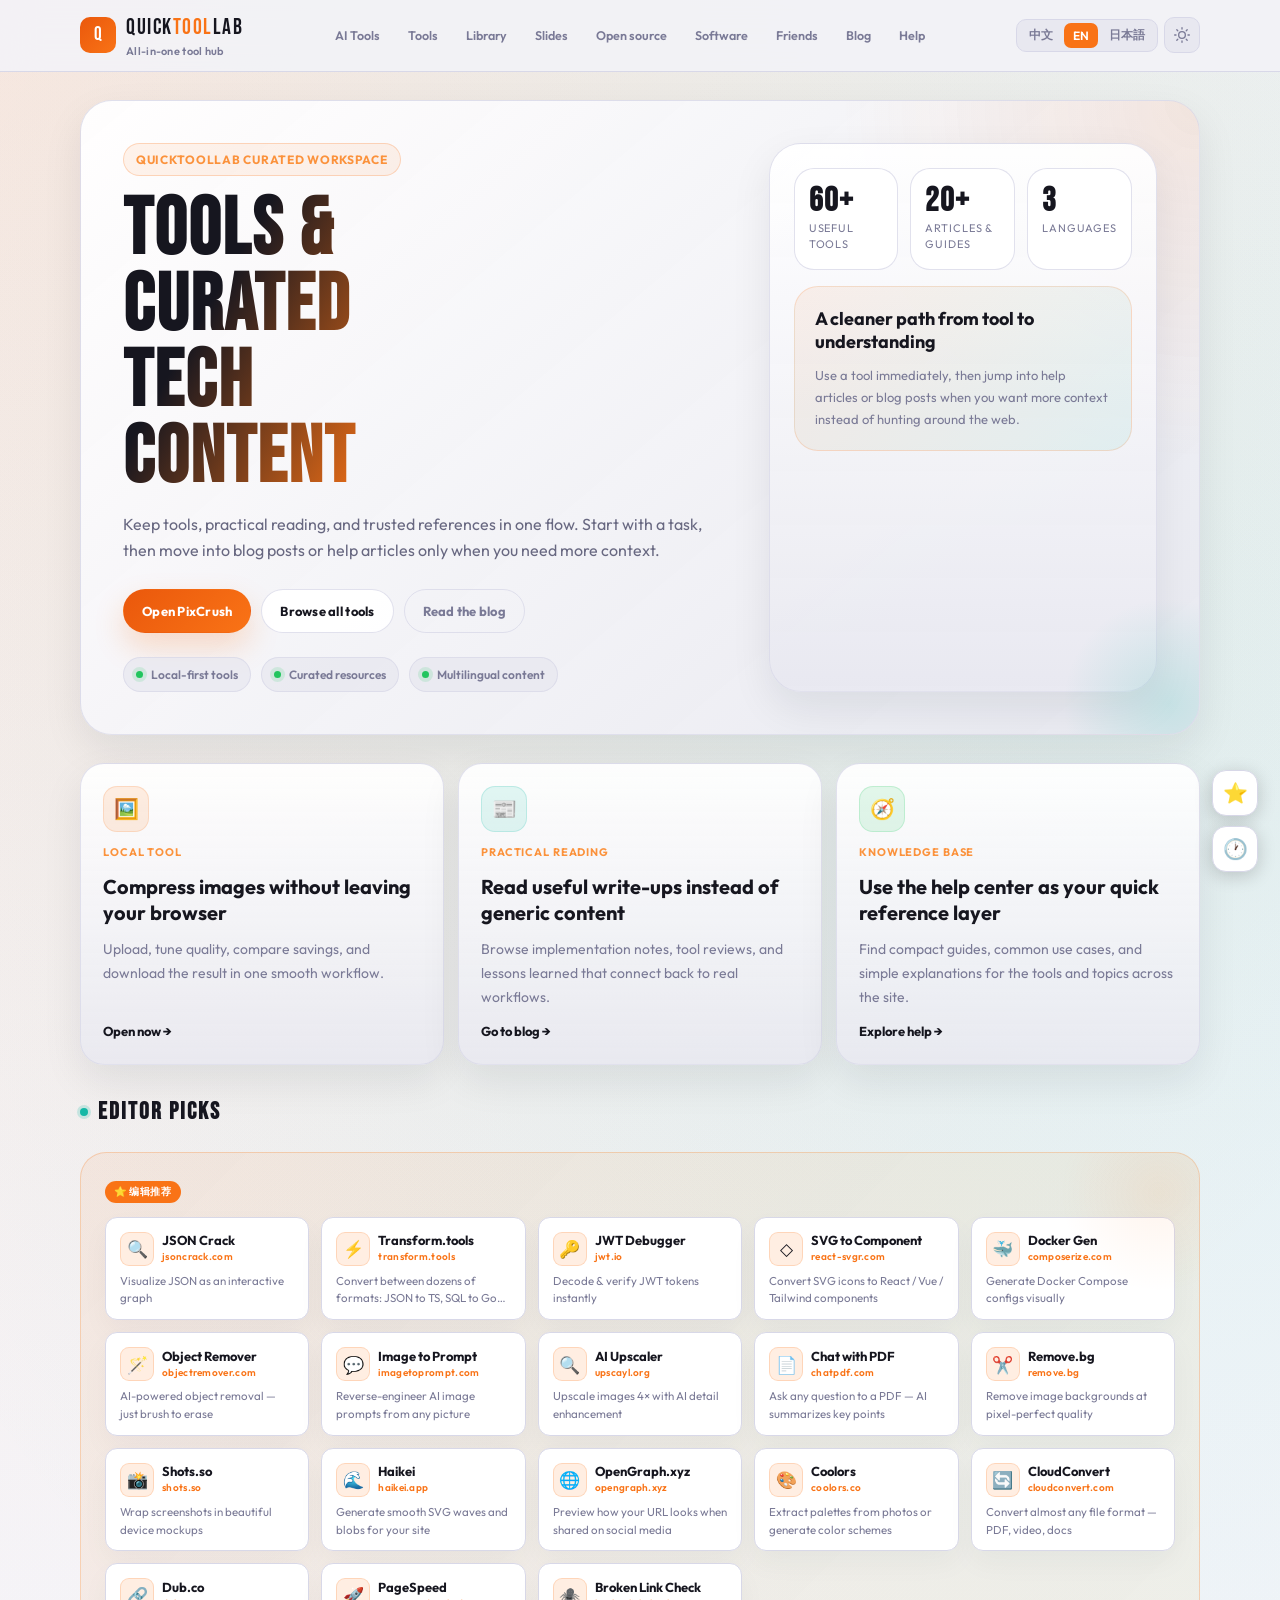
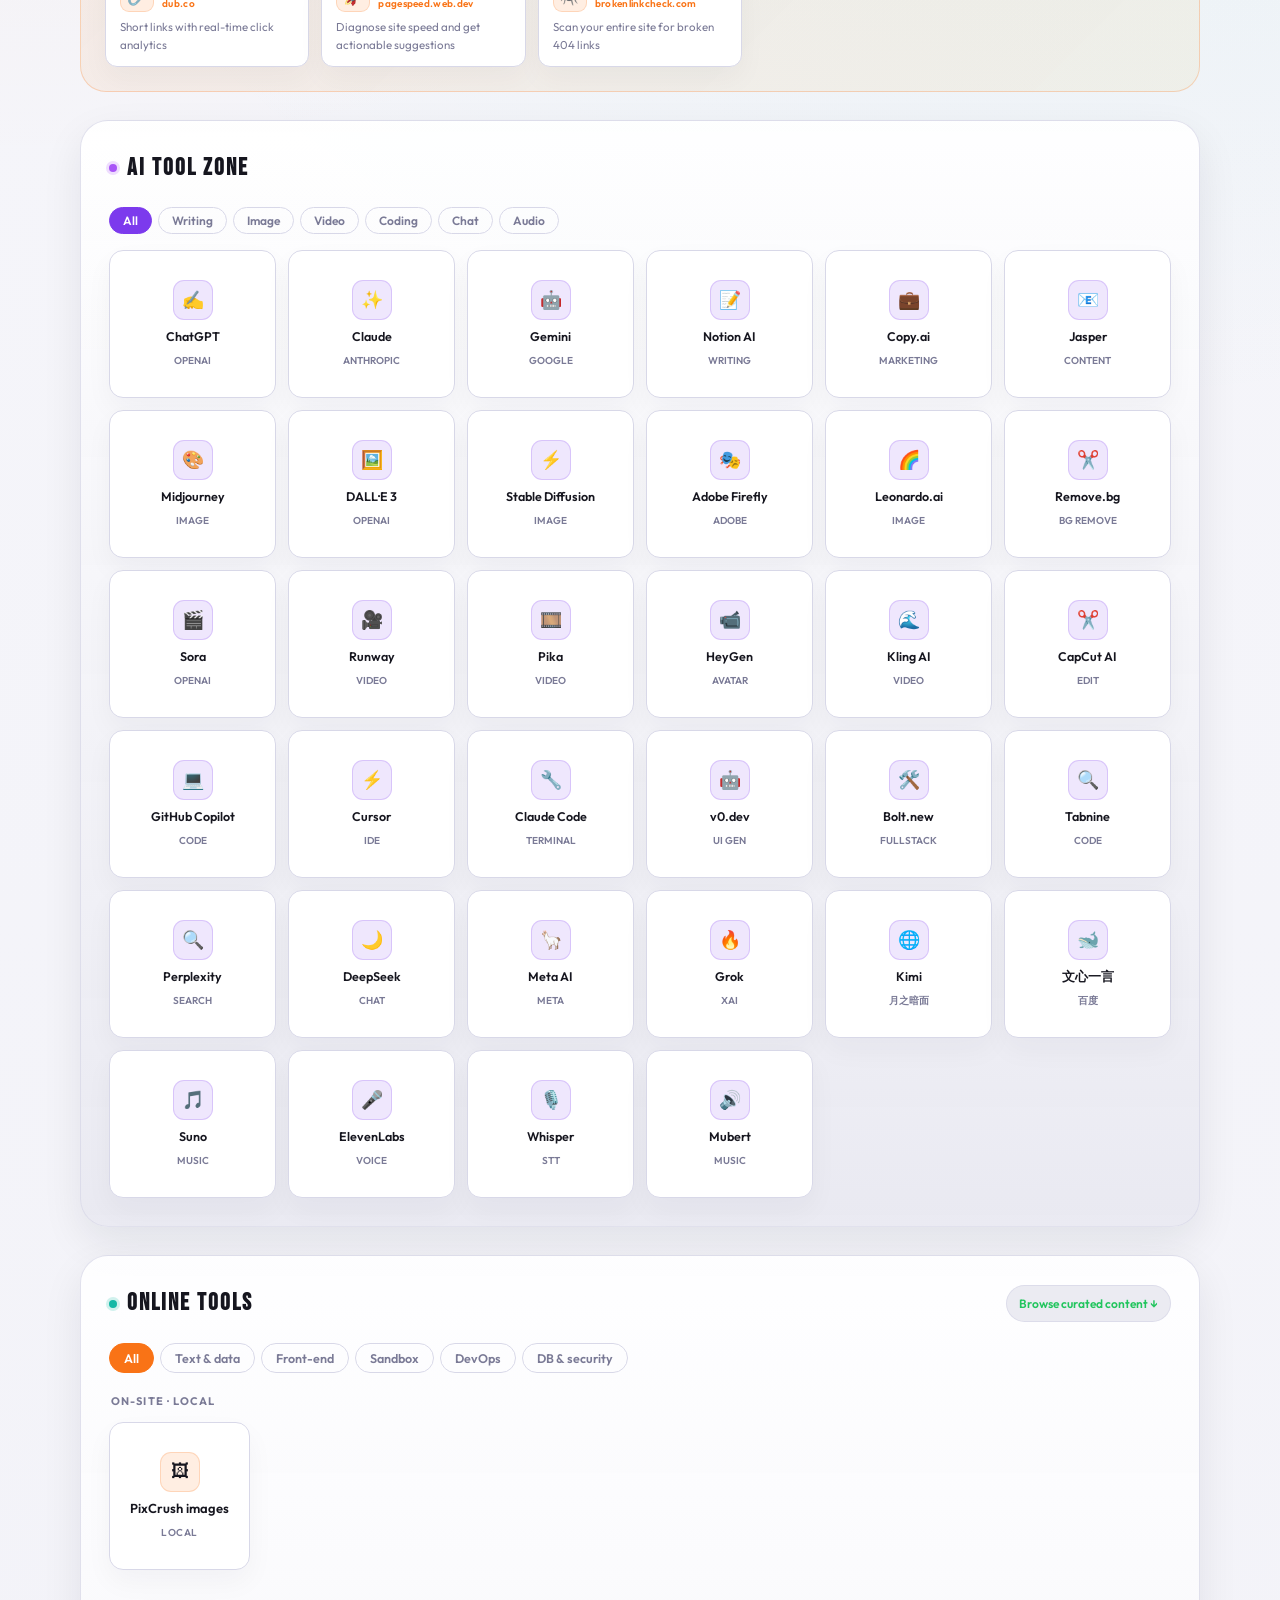
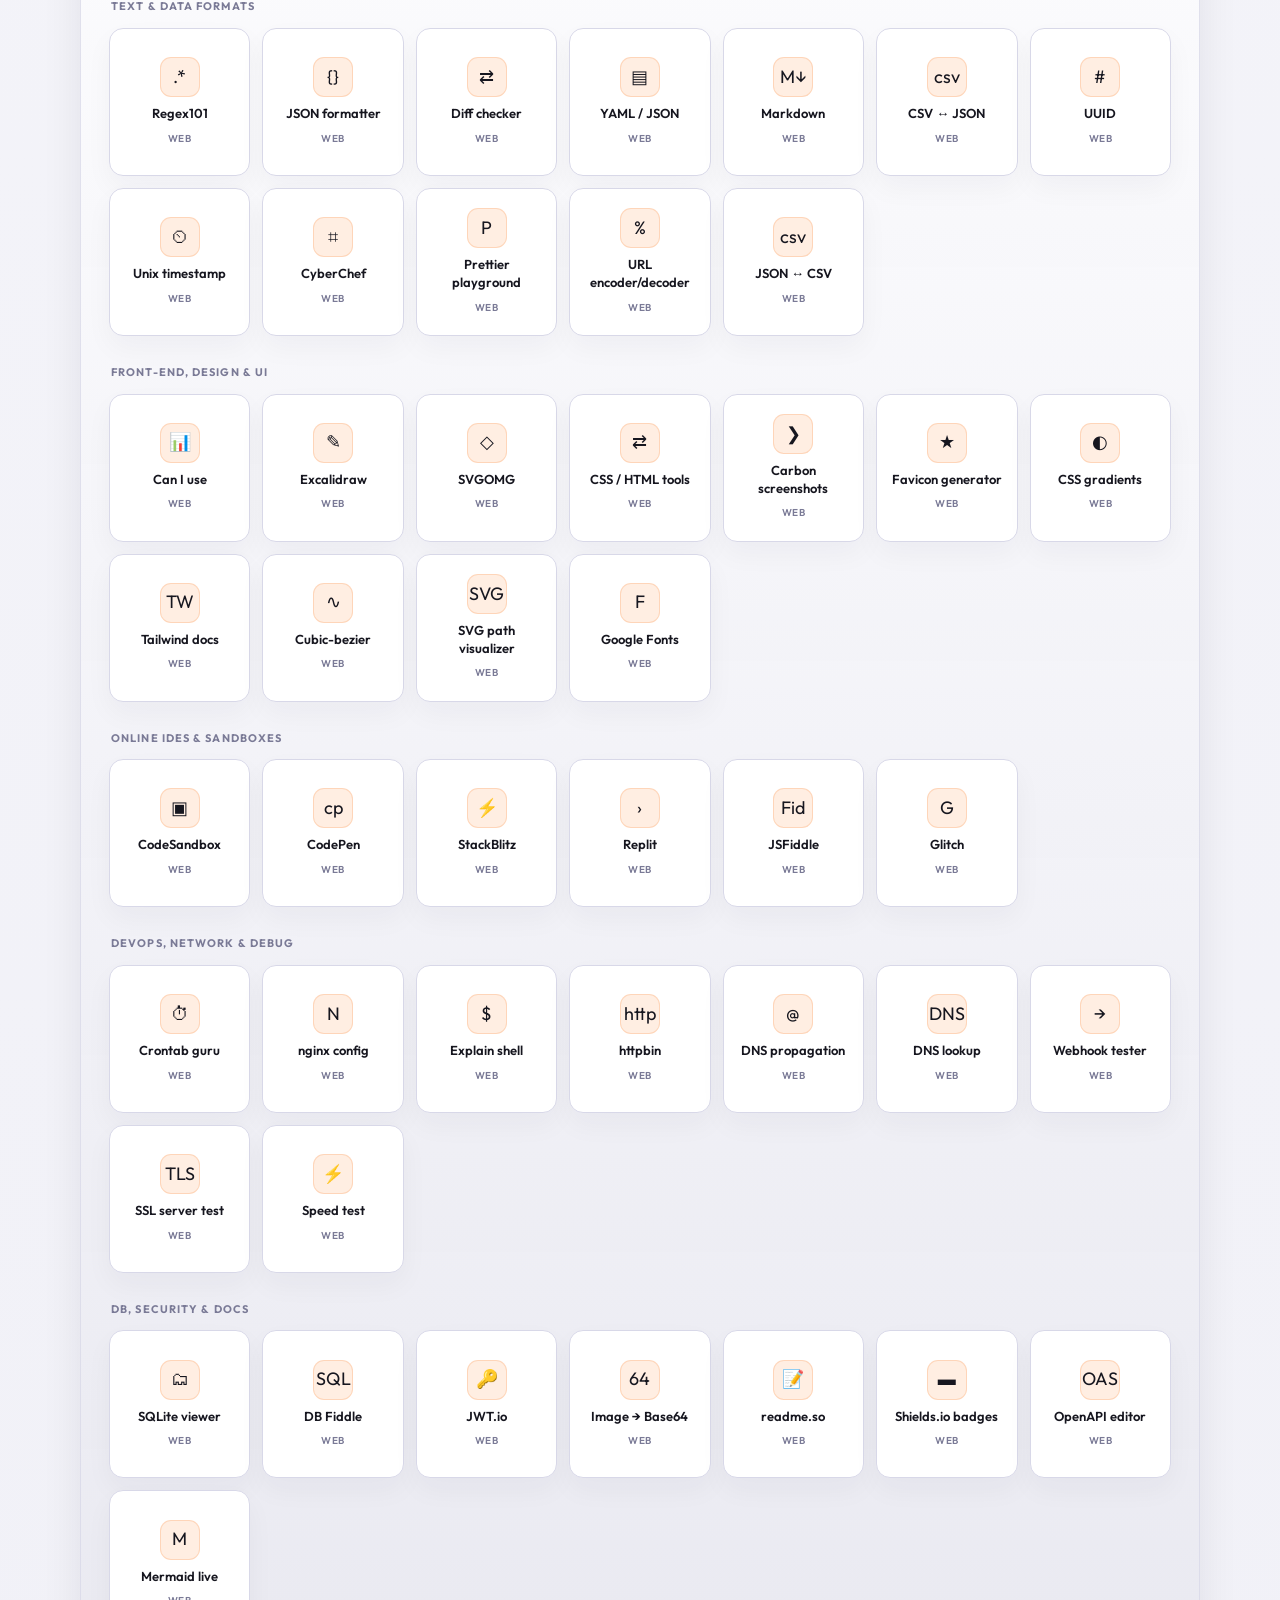
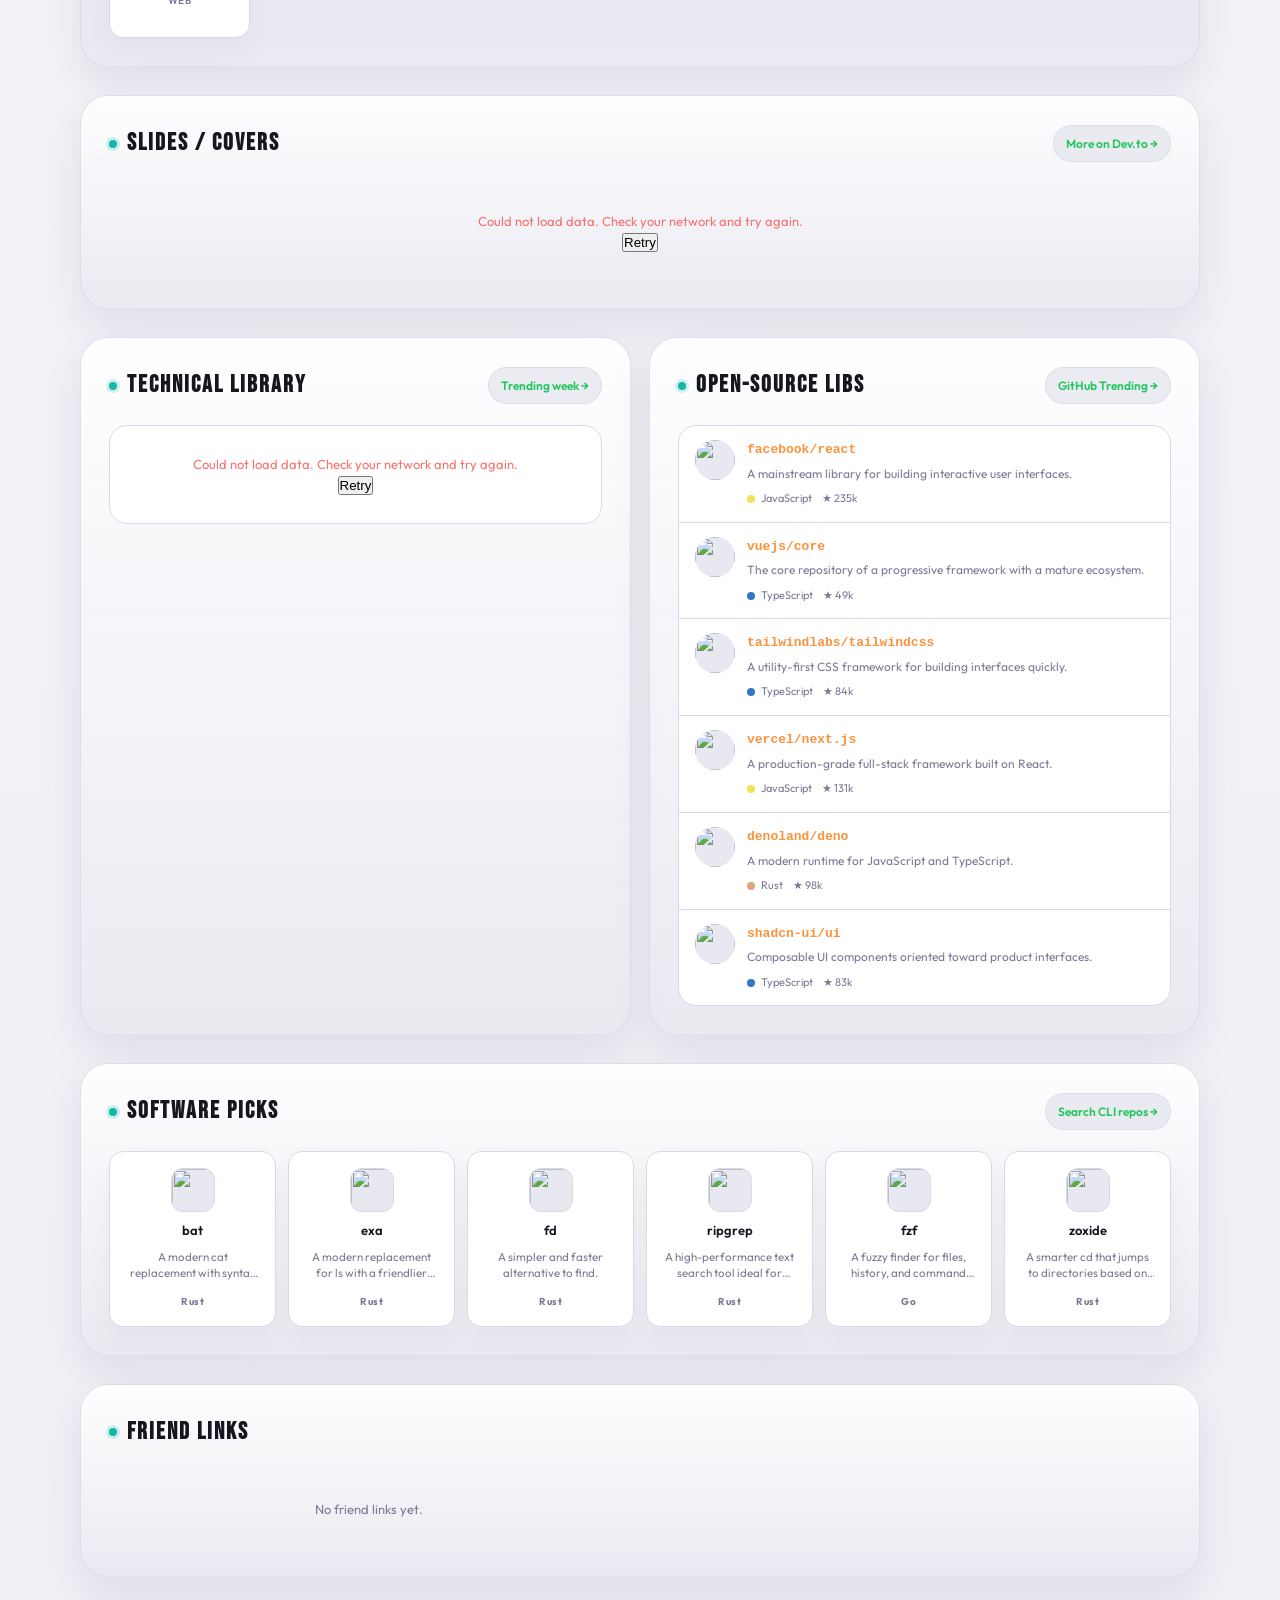
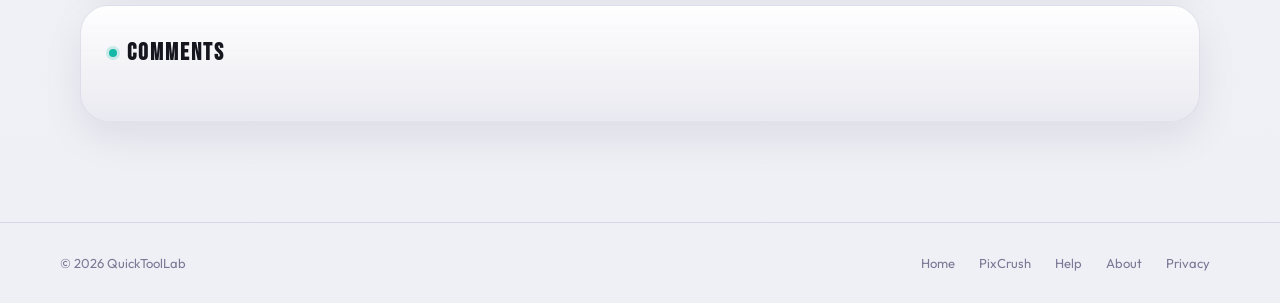
==== index.html @ 744d5b54 "Add files via upload" ====
<!DOCTYPE html>
<html lang="zh">
<head>
    <title>QuickToolLab · 综合在线工具站</title>
    <meta charset="UTF-8">
    <script>
        (function(){
            var t=localStorage.getItem('pc_theme')||(window.matchMedia('(prefers-color-scheme: dark)').matches?'dark':'light');
            var l=localStorage.getItem('pc_lang')||(navigator.language.startsWith('ja')?'ja':navigator.language.startsWith('zh')?'zh':'en');
            document.documentElement.setAttribute('data-theme',t);
            document.documentElement.lang=l;
        })();
    </script>
    <meta name="viewport" content="width=device-width, initial-scale=1.0">
    <meta name="description" content="QuickToolLab 综合在线工具站：常用开发工具入口、技术文库、幻灯片精选、热门开源项目与软件推荐。内容来自 Dev.to、GitHub 等实时数据。">
    <meta name="keywords" content="在线工具,开发者工具,技术文库,开源项目,软件推荐,QuickToolLab">
    <meta name="theme-color" content="#0a0a10">
    <link rel="canonical" href="https://quicktoollab.top/">
    <link rel="icon" href="data:image/svg+xml,<svg xmlns='http://www.w3.org/2000/svg' viewBox='0 0 32 32'><rect width='32' height='32' rx='8' fill='%230a0a10'/><path d='M8 10h6l4 6 6-6v14H8V10z' fill='none' stroke='%23f97316' stroke-width='2' stroke-linejoin='round'/><circle cx='11' cy='22' r='2' fill='%2322c55e'/></svg>">
    <link rel="preconnect" href="https://fonts.googleapis.com">
    <link rel="preconnect" href="https://fonts.gstatic.com" crossorigin>
    <link href="https://fonts.googleapis.com/css2?family=Bebas+Neue&family=Outfit:wght@300;400;500;600;700&display=swap" rel="stylesheet">
    <link rel="stylesheet" href="/styles/common.css">
    <style>
        /* ── Page-specific: Hero ── */
        .home-main { position: relative; z-index: 1; max-width: 1160px; margin: 0 auto; padding: 28px 20px 100px; display: flex; flex-direction: column; gap: 28px; }
        .hero-shell { display: grid; grid-template-columns: minmax(0, 1.45fr) minmax(300px, .9fr); gap: 20px; align-items: stretch; }
        .hero {
            text-align: left; margin-bottom: 0; padding: 42px; border-radius: 32px;
            border: 1px solid color-mix(in srgb, var(--border) 76%, transparent);
            background: radial-gradient(circle at top right, rgba(249,115,22,.10), transparent 28%),
                        linear-gradient(140deg, color-mix(in srgb, var(--surface) 96%, transparent) 0%, color-mix(in srgb, var(--surface2) 92%, transparent) 100%);
            box-shadow: 0 16px 40px rgba(15,23,42,.08); position: relative; overflow: hidden;
        }
        .hero::before { content: ''; position: absolute; inset: auto -80px -80px auto; width: 220px; height: 220px; border-radius: 50%; background: radial-gradient(circle, rgba(20,184,166,.16), transparent 68%); pointer-events: none; }
        .hero-kicker { display: inline-flex; align-items: center; gap: 8px; padding: 6px 12px; border-radius: 999px; border: 1px solid rgba(249,115,22,.24); background: rgba(249,115,22,.08); color: var(--accent2); font-size: 12px; font-weight: 700; letter-spacing: .06em; text-transform: uppercase; margin-bottom: 16px; }
        .hero h1 { font-family: 'Bebas Neue', sans-serif; font-size: clamp(42px, 7vw, 80px); letter-spacing: 2px; line-height: .95; max-width: 8ch; margin-bottom: 16px; background: linear-gradient(120deg, var(--text) 35%, var(--accent)); -webkit-background-clip: text; -webkit-text-fill-color: transparent; background-clip: text; }
        .hero p { margin: 0; max-width: 600px; font-size: 16px; color: color-mix(in srgb, var(--muted) 82%, var(--text) 18%); }
        .hero-actions { display: flex; flex-wrap: wrap; gap: 10px; margin-top: 26px; }
        .hero-btn { display: inline-flex; align-items: center; justify-content: center; gap: 8px; min-height: 44px; padding: 0 18px; border-radius: 999px; border: 1px solid color-mix(in srgb, var(--border) 76%, transparent); font-size: 13px; font-weight: 700; letter-spacing: .02em; transition: transform .18s, border-color .18s, background .18s, color .18s; }
        .hero-btn:hover { transform: translateY(-1px); }
        .hero-btn.primary { background: linear-gradient(135deg, #ea580c, #f97316); border-color: transparent; color: #fff; box-shadow: 0 14px 30px rgba(249,115,22,.22); }
        .hero-btn.secondary { background: color-mix(in srgb, var(--surface) 92%, transparent); color: var(--text); }
        .hero-btn.secondary:hover, .hero-btn.ghost:hover { border-color: var(--accent2); color: var(--accent2); }
        .hero-btn.ghost { background: transparent; color: var(--muted); }
        .hero-trust { display: flex; flex-wrap: wrap; gap: 10px; margin-top: 24px; }
        .trust-pill { display: inline-flex; align-items: center; gap: 8px; padding: 7px 12px; border-radius: 999px; border: 1px solid color-mix(in srgb, var(--border) 76%, transparent); background: color-mix(in srgb, var(--surface2) 76%, transparent); color: var(--muted); font-size: 12px; font-weight: 600; }
        .trust-pill::before { content: ''; width: 7px; height: 7px; border-radius: 50%; background: var(--green); box-shadow: 0 0 0 4px rgba(34,197,94,.14); }
        .hero-panel { border-radius: 32px; border: 1px solid color-mix(in srgb, var(--border) 76%, transparent); background: linear-gradient(180deg, color-mix(in srgb, var(--surface) 92%, transparent) 0%, color-mix(in srgb, var(--surface2) 88%, transparent) 100%); box-shadow: 0 16px 40px rgba(15,23,42,.08); padding: 24px; display: flex; flex-direction: column; gap: 16px; }
        .hero-stat-grid { display: grid; grid-template-columns: repeat(3, 1fr); gap: 12px; }
        .hero-stat { padding: 16px 14px; border-radius: 20px; border: 1px solid color-mix(in srgb, var(--border) 76%, transparent); background: color-mix(in srgb, var(--surface) 88%, transparent); }
        .hero-stat strong { display: block; font-family: 'Bebas Neue', sans-serif; font-size: 34px; line-height: .95; letter-spacing: 1px; color: var(--text); margin-bottom: 4px; }
        .hero-stat span { display: block; font-size: 11px; line-height: 1.45; color: var(--muted); text-transform: uppercase; letter-spacing: .08em; }
        .hero-panel-card { padding: 20px; border-radius: 24px; border: 1px solid rgba(249,115,22,.18); background: linear-gradient(135deg, rgba(249,115,22,.08), rgba(20,184,166,.08)); }
        .hero-panel-card h3 { font-size: 18px; line-height: 1.3; margin-bottom: 10px; color: var(--text); }
        .hero-panel-card p { font-size: 13px; line-height: 1.7; color: var(--muted); }

        /* ── Features ── */
        .quickstart-grid { display: grid; grid-template-columns: repeat(3, minmax(0, 1fr)); gap: 14px; }
        .feature-card { display: flex; flex-direction: column; gap: 12px; min-height: 220px; padding: 22px; border-radius: 24px; border: 1px solid color-mix(in srgb, var(--border) 76%, transparent); background: linear-gradient(180deg, color-mix(in srgb, var(--surface) 92%, transparent) 0%, color-mix(in srgb, var(--surface2) 82%, transparent) 100%); box-shadow: 0 16px 40px rgba(15,23,42,.08); transition: transform .18s, border-color .18s, box-shadow .18s; }
        .feature-card:hover { transform: translateY(-2px); border-color: rgba(249,115,22,.28); box-shadow: 0 24px 60px rgba(15,23,42,.14); }
        .feature-icon { width: 46px; height: 46px; border-radius: 14px; display: flex; align-items: center; justify-content: center; font-size: 20px; background: var(--accentlo); border: 1px solid rgba(249,115,22,.16); }
        .feature-card:nth-child(2) .feature-icon { background: rgba(20,184,166,.12); border-color: rgba(20,184,166,.18); }
        .feature-card:nth-child(3) .feature-icon { background: rgba(34,197,94,.12); border-color: rgba(34,197,94,.18); }
        .feature-tag { font-size: 11px; font-weight: 700; letter-spacing: .08em; text-transform: uppercase; color: var(--accent2); }
        .feature-card h3 { font-size: 20px; line-height: 1.3; color: var(--text); }
        .feature-card p { color: var(--muted); font-size: 14px; line-height: 1.7; }
        .feature-link { display: inline-flex; align-items: center; gap: 6px; margin-top: auto; font-size: 13px; font-weight: 700; color: var(--text); }

        /* ── Sections ── */
        .section-surface { padding: 28px; border-radius: 28px; border: 1px solid color-mix(in srgb, var(--border) 76%, transparent); background: linear-gradient(180deg, color-mix(in srgb, var(--surface) 92%, transparent) 0%, color-mix(in srgb, var(--surface2) 88%, transparent) 100%); box-shadow: 0 16px 40px rgba(15,23,42,.08); }
        .section-block { margin-bottom: 0; animation: up .5s ease both; }
        .section-head { display: flex; align-items: center; justify-content: space-between; gap: 12px; margin-bottom: 20px; flex-wrap: wrap; }
        .section-title { font-family: 'Bebas Neue', sans-serif; font-size: 24px; letter-spacing: 2px; color: var(--text); display: flex; align-items: center; gap: 10px; }
        .section-title .dot { width: 8px; height: 8px; border-radius: 50%; background: var(--teal); box-shadow: 0 0 0 3px rgba(20,184,166,.2); }
        .section-more { font-size: 12px; font-weight: 600; color: var(--green); text-decoration: none; display: inline-flex; align-items: center; gap: 4px; padding: 8px 12px; border-radius: 999px; background: color-mix(in srgb, var(--surface2) 84%, transparent); border: 1px solid color-mix(in srgb, var(--border) 76%, transparent); }
        .section-more:hover { text-decoration: underline; }

        /* ── Tools ── */
        .tools-host { display: flex; flex-direction: column; gap: 28px; }
        .tools-cat-title { font-size: 11px; font-weight: 700; text-transform: uppercase; letter-spacing: .1em; color: var(--muted); margin: 0 0 12px; padding-left: 2px; }
        .tools-grid { display: grid; grid-template-columns: repeat(auto-fill, minmax(140px, 1fr)); gap: 12px; }
        .tool-card { background: var(--surface); border: 1px solid var(--border); border-radius: 14px; padding: 16px 12px; text-align: center; text-decoration: none; color: inherit; transition: border-color .2s, transform .15s, background .2s; display: flex; flex-direction: column; align-items: center; gap: 8px; position: relative; min-height: 148px; justify-content: center; box-shadow: 0 12px 28px rgba(15,23,42,.04); }
        .tool-card:hover { border-color: var(--accent); transform: translateY(-2px); background: var(--surface2); }
        .tool-card .ic { width: 40px; height: 40px; border-radius: 11px; background: var(--accentlo); border: 1px solid rgba(249,115,22,.2); display: flex; align-items: center; justify-content: center; font-size: 18px; }
        .tool-card h3 { font-size: 13px; font-weight: 600; color: var(--text); line-height: 1.35; }
        .tool-card span.tag { font-size: 10px; font-weight: 600; color: var(--muted); text-transform: uppercase; letter-spacing: .5px; }
        .tool-card .fav-btn { position: absolute; top: 7px; right: 7px; width: 20px; height: 20px; border-radius: 5px; border: none; background: transparent; cursor: pointer; font-size: 12px; display: flex; align-items: center; justify-content: center; opacity: 0; transition: opacity .18s; }
        .tool-card:hover .fav-btn { opacity: 1; }
        .tool-card .fav-btn.saved { opacity: 1; }
        .tools-tab-bar { display: flex; gap: 6px; flex-wrap: wrap; margin-bottom: 20px; }
        .tools-tab { padding: 6px 14px; border-radius: 100px; border: 1px solid var(--border); background: transparent; color: var(--muted); font-size: 12.5px; font-weight: 600; cursor: pointer; transition: all .18s; font-family: 'Outfit', sans-serif; }
        .tools-tab:hover { border-color: var(--accent2); color: var(--accent2); }
        .tools-tab.active { background: var(--accent); border-color: var(--accent); color: #fff; }

        /* ── AI Tools ── */
        .ai-tab-bar { display: flex; gap: 6px; flex-wrap: wrap; margin-bottom: 16px; }
        .ai-tab { padding: 5px 13px; border-radius: 100px; border: 1px solid var(--border); background: transparent; color: var(--muted); font-size: 12px; font-weight: 600; cursor: pointer; transition: all .18s; font-family: 'Outfit', sans-serif; }
        .ai-tab:hover { border-color: #a855f7; color: #a855f7; }
        .ai-tab.active { background: #7c3aed; border-color: #7c3aed; color: #fff; }
        .ai-grid { display: grid; grid-template-columns: repeat(auto-fill, minmax(150px, 1fr)); gap: 12px; }
        .ai-card { background: var(--surface); border: 1px solid var(--border); border-radius: 14px; padding: 16px 12px; text-align: center; text-decoration: none; color: inherit; transition: border-color .2s, transform .15s, background .2s; display: flex; flex-direction: column; align-items: center; gap: 8px; position: relative; min-height: 148px; justify-content: center; box-shadow: 0 12px 28px rgba(15,23,42,.04); }
        .ai-card:hover { border-color: #a855f7; transform: translateY(-2px); background: var(--surface2); }
        .ai-card .ic { width: 40px; height: 40px; border-radius: 11px; background: rgba(124,58,237,.12); border: 1px solid rgba(124,58,237,.2); display: flex; align-items: center; justify-content: center; font-size: 18px; }
        .ai-card h3 { font-size: 12.5px; font-weight: 600; color: var(--text); line-height: 1.3; }
        .ai-card .tag { font-size: 10px; font-weight: 600; color: var(--muted); text-transform: uppercase; }
        .ai-card .fav-btn { position: absolute; top: 8px; right: 8px; width: 22px; height: 22px; border-radius: 6px; border: none; background: transparent; cursor: pointer; font-size: 13px; display: flex; align-items: center; justify-content: center; opacity: 0; transition: opacity .18s; }
        .ai-card:hover .fav-btn { opacity: 1; }
        .ai-card .fav-btn.saved { opacity: 1; }

        /* ── Pinned ── */
        .pinned-section { background: linear-gradient(135deg, rgba(249,115,22,.08), rgba(234,179,8,.06)); border: 1px solid rgba(249,115,22,.25); border-radius: 26px; padding: 24px; margin-bottom: 0; position: relative; overflow: hidden; }
        .pinned-section::before { content: ''; position: absolute; top: -60px; right: -60px; width: 200px; height: 200px; border-radius: 50%; background: radial-gradient(circle, rgba(249,115,22,.08), transparent 70%); pointer-events: none; }
        .pinned-badge { display: inline-flex; align-items: center; gap: 5px; background: var(--accent); color: #fff; font-size: 10px; font-weight: 700; letter-spacing: .6px; text-transform: uppercase; padding: 3px 9px; border-radius: 100px; margin-bottom: 14px; }
        .pinned-grid { display: grid; grid-template-columns: repeat(auto-fill, minmax(200px, 1fr)); gap: 12px; }
        .pinned-card { background: var(--surface); border: 1px solid var(--border); border-radius: 12px; padding: 14px 14px 12px; text-decoration: none; color: inherit; transition: border-color .2s, transform .15s; display: flex; flex-direction: column; gap: 6px; box-shadow: 0 12px 28px rgba(15,23,42,.04); }
        .pinned-card:hover { border-color: var(--accent); transform: translateY(-2px); }
        .pinned-card-top { display: flex; align-items: center; gap: 8px; }
        .pinned-icon { width: 34px; height: 34px; border-radius: 9px; flex-shrink: 0; display: flex; align-items: center; justify-content: center; font-size: 17px; background: var(--accentlo); border: 1px solid rgba(249,115,22,.2); }
        .pinned-name { font-size: 13px; font-weight: 700; color: var(--text); line-height: 1.3; }
        .pinned-brand { font-size: 10px; font-weight: 600; color: var(--accent); letter-spacing: .3px; }
        .pinned-desc { font-size: 11.5px; color: var(--muted); line-height: 1.55; }

        /* ── Dynamic Lists ── */
        .row-2 { display: grid; grid-template-columns: 1fr 1fr; gap: 18px; }
        .list-card { background: var(--surface); border: 1px solid var(--border); border-radius: 18px; overflow: hidden; }
        .list-item { display: flex; gap: 12px; padding: 14px 16px; border-bottom: 1px solid var(--border); text-decoration: none; color: inherit; transition: background .15s; }
        .list-item:last-child { border-bottom: none; }
        .list-item:hover { background: var(--surface2); }
        .list-item .thumb { width: 56px; height: 56px; border-radius: 8px; object-fit: cover; background: var(--surface2); flex-shrink: 0; }
        .list-item .body { flex: 1; min-width: 0; }
        .list-item .t { font-size: 13.5px; font-weight: 600; color: var(--text); line-height: 1.4; display: -webkit-box; -webkit-line-clamp: 2; -webkit-box-orient: vertical; overflow: hidden; }
        .list-item .meta { font-size: 11px; color: var(--muted); margin-top: 4px; }
        .gh-item { display: flex; gap: 12px; padding: 14px 16px; border-bottom: 1px solid var(--border); text-decoration: none; color: inherit; transition: background .15s; }
        .gh-item:last-child { border-bottom: none; }
        .gh-item:hover { background: var(--surface2); }
        .gh-avatar { width: 40px; height: 40px; border-radius: 50%; flex-shrink: 0; background: var(--surface2); }
        .gh-repo { font-size: 13px; font-weight: 600; color: var(--accent2); font-family: ui-monospace, monospace; word-break: break-all; }
        .gh-desc { font-size: 12px; color: var(--muted); margin-top: 4px; line-height: 1.45; display: -webkit-box; -webkit-line-clamp: 2; -webkit-box-orient: vertical; overflow: hidden; }
        .gh-foot { font-size: 11px; color: var(--muted); margin-top: 8px; display: flex; align-items: center; gap: 10px; flex-wrap: wrap; }
        .lang-dot { width: 8px; height: 8px; border-radius: 50%; }

        /* ── Slides ── */
        .slides-scroll { display: flex; gap: 14px; overflow-x: auto; padding-bottom: 8px; scroll-snap-type: x mandatory; -webkit-overflow-scrolling: touch; }
        .slides-scroll::-webkit-scrollbar { height: 6px; }
        .slides-scroll::-webkit-scrollbar-thumb { background: var(--border); border-radius: 3px; }
        .slide-card { flex: 0 0 220px; scroll-snap-align: start; background: var(--surface); border: 1px solid var(--border); border-radius: 14px; overflow: hidden; text-decoration: none; color: inherit; transition: border-color .2s; box-shadow: 0 12px 28px rgba(15,23,42,.04); }
        .slide-card:hover { border-color: var(--accent); }
        .slide-cover-wrap { position: relative; aspect-ratio: 16/10; background: var(--surface2); }
        .slide-cover-wrap img { width: 100%; height: 100%; object-fit: cover; }
        .slide-badge { position: absolute; top: 8px; right: 8px; background: rgba(0,0,0,.72); color: #fff; font-size: 11px; font-weight: 700; padding: 3px 8px; border-radius: 6px; }
        .slide-card .cap { padding: 10px 12px; font-size: 12.5px; font-weight: 600; line-height: 1.4; color: var(--text); display: -webkit-box; -webkit-line-clamp: 2; -webkit-box-orient: vertical; overflow: hidden; }

        /* ── Software ── */
        .soft-grid { display: grid; grid-template-columns: repeat(auto-fill, minmax(160px, 1fr)); gap: 12px; }
        .soft-card { background: var(--surface); border: 1px solid var(--border); border-radius: 14px; padding: 16px; text-decoration: none; color: inherit; transition: border-color .2s; display: flex; flex-direction: column; align-items: center; text-align: center; gap: 8px; box-shadow: 0 12px 28px rgba(15,23,42,.04); }
        .soft-card:hover { border-color: var(--green); }
        .soft-card .ico { width: 44px; height: 44px; border-radius: 12px; background: var(--surface2); border: 1px solid var(--border); object-fit: cover; }
        .soft-card h4 { font-size: 13px; font-weight: 600; color: var(--text); }
        .soft-card p { font-size: 11.5px; color: var(--muted); line-height: 1.45; display: -webkit-box; -webkit-line-clamp: 2; -webkit-box-orient: vertical; overflow: hidden; }
        .soft-card .plat { font-size: 10px; font-weight: 700; color: var(--muted); letter-spacing: .5px; margin-top: auto; padding-top: 4px; }

        /* ── Drawers & FAB ── */
        .fab-group { position: fixed; bottom: 28px; right: 22px; display: flex; flex-direction: column; gap: 10px; z-index: 200; }
        .fab { width: 46px; height: 46px; border-radius: 14px; border: 1px solid var(--border); background: var(--surface); box-shadow: 0 4px 18px rgba(0,0,0,.18); cursor: pointer; display: flex; align-items: center; justify-content: center; font-size: 20px; transition: transform .15s, box-shadow .15s; position: relative; }
        .fab:hover { transform: scale(1.08); box-shadow: 0 6px 24px rgba(0,0,0,.25); }
        .fab .badge { position: absolute; top: -5px; right: -5px; min-width: 17px; height: 17px; border-radius: 100px; background: var(--accent); color: #fff; font-size: 10px; font-weight: 700; display: flex; align-items: center; justify-content: center; padding: 0 4px; display: none; }
        .fab .badge.show { display: flex; }
        .drawer-overlay { position: fixed; inset: 0; background: rgba(0,0,0,.45); z-index: 300; opacity: 0; pointer-events: none; transition: opacity .25s; }
        .drawer-overlay.open { opacity: 1; pointer-events: auto; }
        .drawer { position: fixed; top: 0; right: -360px; bottom: 0; width: 340px; background: var(--surface); border-left: 1px solid var(--border); z-index: 301; transition: right .28s cubic-bezier(.4,0,.2,1); display: flex; flex-direction: column; overflow: hidden; }
        .drawer.open { right: 0; }
        .drawer-head { padding: 18px 18px 14px; border-bottom: 1px solid var(--border); display: flex; align-items: center; justify-content: space-between; flex-shrink: 0; }
        .drawer-title { font-family: 'Bebas Neue', sans-serif; font-size: 18px; letter-spacing: 1.5px; }
        .drawer-close { width: 30px; height: 30px; border-radius: 8px; border: 1px solid var(--border); background: transparent; cursor: pointer; font-size: 16px; display: flex; align-items: center; justify-content: center; color: var(--muted); transition: all .15s; }
        .drawer-close:hover { color: var(--text); border-color: var(--text); }
        .drawer-body { flex: 1; overflow-y: auto; padding: 14px; }
        .drawer-empty { padding: 40px 20px; text-align: center; color: var(--muted); font-size: 13px; }
        .drawer-item { display: flex; align-items: center; gap: 10px; padding: 10px 12px; border-radius: 10px; margin-bottom: 6px; background: var(--surface2); cursor: pointer; text-decoration: none; color: inherit; transition: background .15s; }
        .drawer-item:hover { background: var(--border); }
        .drawer-item-icon { font-size: 18px; flex-shrink: 0; }
        .drawer-item-info { flex: 1; min-width: 0; }
        .drawer-item-name { font-size: 13px; font-weight: 600; color: var(--text); white-space: nowrap; overflow: hidden; text-overflow: ellipsis; }
        .drawer-item-sub { font-size: 11px; color: var(--muted); }
        .drawer-item-del { flex-shrink: 0; width: 24px; height: 24px; border-radius: 6px; border: none; background: transparent; cursor: pointer; font-size: 14px; color: var(--muted); display: flex; align-items: center; justify-content: center; transition: color .15s; }
        .drawer-item-del:hover { color: #f87171; }
        .drawer-clear { width: 100%; padding: 8px; border-radius: 8px; margin-top: 10px; border: 1px solid var(--border); background: transparent; color: var(--muted); font-size: 12px; font-weight: 600; cursor: pointer; font-family: 'Outfit', sans-serif; transition: all .15s; }
        .drawer-clear:hover { border-color: #f87171; color: #f87171; }

        /* ── Responsive ── */
        @media (max-width: 980px) { .hero-shell { grid-template-columns: 1fr; } .quickstart-grid { grid-template-columns: 1fr; } .row-2 { grid-template-columns: 1fr; } }
        @media (max-width: 760px) {
            .hero { padding: 28px 22px; border-radius: 26px; }
            .hero-panel, .section-surface, .pinned-section { padding: 22px 18px; border-radius: 22px; }
            .hero-stat-grid { grid-template-columns: 1fr; }
            .hero-actions { flex-direction: column; align-items: stretch; }
            .hero-btn { width: 100%; }
        }
    </style>

    <script async src="https://pagead2.googlesyndication.com/pagead/js/adsbygoogle.js?client=ca-pub-8586931911554867" crossorigin="anonymous"></script>

    <!-- Waline -->
    <link rel="stylesheet" href="https://unpkg.com/@waline/client@v3/dist/waline.css">
    <script type="module">
        import { init } from 'https://unpkg.com/@waline/client@v3/dist/waline.js';
        window.__walineInit = function(locale) {
            if (window.__walineInstance) { window.__walineInstance.destroy(); }
            window.__walineInstance = init({
                el: '#waline-comment',
                serverURL: 'https://comment.quicktoollab.top',
                lang: locale || document.documentElement.lang || 'zh-CN',
                dark: 'auto', comment: true, pageview: true,
                emoji: ['https://unpkg.com/@waline/emojis@1.2.0/weibo'],
                locale: { placeholder: '欢迎留言，支持 Markdown 格式 ✦' },
            });
        };
        if (document.readyState === 'loading') {
            document.addEventListener('DOMContentLoaded', () => window.__walineInit());
        } else { window.__walineInit(); }
    </script>

    <meta property="og:type" content="website">
    <meta property="og:url" content="https://quicktoollab.top/">
    <meta property="og:title" content="QuickToolLab · 综合在线工具站">
    <meta property="og:description" content="综合在线工具站：开发工具入口、技术文库、幻灯片精选、热门开源项目与软件推荐。">
    <meta name="twitter:card" content="summary_large_image">
    <meta name="twitter:title" content="QuickToolLab · 综合在线工具站">
    <meta name="twitter:description" content="综合在线工具站：开发工具、技术文库、开源项目、软件推荐。">
</head>
<body>

<header>
    <div class="nav">
        <a href="/" class="logo">
            <div class="logo-mark">Q</div>
            <div>
                <div class="logo-name">QUICK<span>TOOL</span>LAB</div>
                <div class="logo-sub" data-i18n="brand_sub">综合在线工具站</div>
            </div>
        </a>
        <nav class="nav-links" aria-label="Section">
            <a href="#ai-zone" data-i18n="nav_ai">AI 工具</a>
            <a href="#tools" data-i18n="nav_tools">工具</a>
            <a href="#library" data-i18n="nav_lib">技术文库</a>
            <a href="#slides" data-i18n="nav_slides">幻灯片</a>
            <a href="#opensource" data-i18n="nav_oss">开源类库</a>
            <a href="#software" data-i18n="nav_soft">软件推荐</a>
            <a href="#friends" data-i18n="nav_friends">友情链接</a>
            <a href="/blog.html" data-i18n="nav_blog">博客</a>
            <a href="/help.html" data-i18n="nav_help">帮助中心</a>
        </nav>
        <div class="nav-right">
            <div class="lang-sw">
                <button class="lang-btn" data-lang="zh" type="button">中文</button>
                <button class="lang-btn" data-lang="en" type="button">EN</button>
                <button class="lang-btn" data-lang="ja" type="button">日本語</button>
            </div>
            <button class="theme-btn" id="theme-btn" type="button" aria-label="Toggle theme">
                <svg class="icon-sun" width="16" height="16" viewBox="0 0 24 24" fill="none" stroke="currentColor" stroke-width="2" stroke-linecap="round"><circle cx="12" cy="12" r="5"/><line x1="12" y1="1" x2="12" y2="3"/><line x1="12" y1="21" x2="12" y2="23"/><line x1="4.22" y1="4.22" x2="5.64" y2="5.64"/><line x1="18.36" y1="18.36" x2="19.78" y2="19.78"/><line x1="1" y1="12" x2="3" y2="12"/><line x1="21" y1="12" x2="23" y2="12"/><line x1="4.22" y1="19.78" x2="5.64" y2="18.36"/><line x1="18.36" y1="5.64" x2="19.78" y2="4.22"/></svg>
                <svg class="icon-moon" width="16" height="16" viewBox="0 0 24 24" fill="none" stroke="currentColor" stroke-width="2" stroke-linecap="round"><path d="M21 12.79A9 9 0 1 1 11.21 3 7 7 0 0 0 21 12.79z"/></svg>
            </button>
        </div>
    </div>
</header>

<div class="fab-group">
    <button class="fab" id="fav-fab" title="我的收藏">⭐<span class="badge" id="fav-badge"></span></button>
    <button class="fab" id="hist-fab" title="使用记录">🕐<span class="badge" id="hist-badge"></span></button>
</div>
<div class="drawer-overlay" id="fav-overlay"></div>
<div class="drawer" id="fav-drawer">
    <div class="drawer-head"><span class="drawer-title" data-i18n="drawer_fav">我的收藏</span><button class="drawer-close" id="fav-close">✕</button></div>
    <div class="drawer-body" id="fav-body"></div>
</div>
<div class="drawer-overlay" id="hist-overlay"></div>
<div class="drawer" id="hist-drawer">
    <div class="drawer-head"><span class="drawer-title" data-i18n="drawer_hist">使用记录</span><button class="drawer-close" id="hist-close">✕</button></div>
    <div class="drawer-body" id="hist-body"></div>
</div>

<main class="home-main">
    <section class="hero hero-shell">
        <div class="hero-copy">
            <div class="hero-kicker" data-i18n="hero_kicker">QuickToolLab 精选工作台</div>
            <h1 data-i18n="hero_title">一站式工具与内容精选</h1>
            <p data-i18n="hero_sub">把高频工具、实用内容和可信资源放在同一条路径里。</p>
            <div class="hero-actions">
                <a class="hero-btn primary" href="/compress.html" data-i18n="hero_cta_primary">打开 PixCrush</a>
                <a class="hero-btn secondary" href="#tools" data-i18n="hero_cta_secondary">浏览全部工具</a>
                <a class="hero-btn ghost" href="/blog.html" data-i18n="hero_cta_tertiary">阅读博客</a>
            </div>
            <div class="hero-trust">
                <span class="trust-pill" data-i18n="trust_local">优先本地处理</span>
                <span class="trust-pill" data-i18n="trust_curated">精选实用资源</span>
                <span class="trust-pill" data-i18n="trust_multilang">支持三种语言</span>
            </div>
        </div>
        <aside class="hero-panel" aria-label="Highlights">
            <div class="hero-stat-grid">
                <div class="hero-stat"><strong>60+</strong><span data-i18n="hero_metric_tools">实用工具</span></div>
                <div class="hero-stat"><strong>20+</strong><span data-i18n="hero_metric_articles">文章与指南</span></div>
                <div class="hero-stat"><strong>3</strong><span data-i18n="hero_metric_languages">界面语言</span></div>
            </div>
            <div class="hero-panel-card">
                <h3 data-i18n="hero_focus_title">从工具入口到理解闭环，更顺一点</h3>
                <p data-i18n="hero_focus_desc">先完成操作，再顺手跳去帮助中心或博客补上下文。</p>
            </div>
        </aside>
    </section>

    <section class="section-block">
        <div class="quickstart-grid">
            <a class="feature-card" href="/compress.html">
                <div class="feature-icon">🖼️</div>
                <div class="feature-tag" data-i18n="feature_tool_tag">本地工具</div>
                <h3 data-i18n="feature_tool_title">直接在浏览器里完成图片压缩</h3>
                <p data-i18n="feature_tool_desc">上传、调质量、看节省比例、下载结果，一条流里做完。</p>
                <span class="feature-link" data-i18n="feature_open">立即打开 →</span>
            </a>
            <a class="feature-card" href="/blog.html">
                <div class="feature-icon">📰</div>
                <div class="feature-tag" data-i18n="feature_blog_tag">实用阅读</div>
                <h3 data-i18n="feature_blog_title">读短而有用的内容，不读空泛文章</h3>
                <p data-i18n="feature_blog_desc">实现记录、工具经验和实际踩坑整理成短文。</p>
                <span class="feature-link" data-i18n="feature_read">前往博客 →</span>
            </a>
            <a class="feature-card" href="/help.html">
                <div class="feature-icon">🧭</div>
                <div class="feature-tag" data-i18n="feature_help_tag">知识库</div>
                <h3 data-i18n="feature_help_title">把帮助中心当作随时可查的参考层</h3>
                <p data-i18n="feature_help_desc">快速找到使用说明、适用场景和基础概念。</p>
                <span class="feature-link" data-i18n="feature_explore">查看帮助 →</span>
            </a>
        </div>
    </section>

    <section class="section-block" id="pinned">
        <div class="section-head"><h2 class="section-title"><span class="dot"></span><span data-i18n="sec_pinned">精选推荐</span></h2></div>
        <div class="pinned-section">
            <div class="pinned-badge">⭐ 编辑推荐</div>
            <div class="pinned-grid" id="pinned-grid"></div>
        </div>
    </section>

    <section class="section-block section-surface" id="ai-zone">
        <div class="section-head"><h2 class="section-title"><span class="dot" style="background:#a855f7;box-shadow:0 0 0 3px rgba(168,85,247,.2);"></span><span data-i18n="sec_ai">AI 工具专区</span></h2></div>
        <div class="ai-tab-bar" id="ai-tab-bar">
            <button class="ai-tab active" data-aicat="all" data-i18n="ai_all">全部</button>
            <button class="ai-tab" data-aicat="write" data-i18n="ai_write">AI 写作</button>
            <button class="ai-tab" data-aicat="image" data-i18n="ai_image">AI 绘图</button>
            <button class="ai-tab" data-aicat="video" data-i18n="ai_video">AI 视频</button>
            <button class="ai-tab" data-aicat="code" data-i18n="ai_code">AI 编程</button>
            <button class="ai-tab" data-aicat="chat" data-i18n="ai_chat">AI 对话</button>
            <button class="ai-tab" data-aicat="audio" data-i18n="ai_audio">AI 音频</button>
        </div>
        <div class="ai-grid" id="ai-grid"></div>
    </section>

    <section class="section-block section-surface" id="tools">
        <div class="section-head">
            <h2 class="section-title"><span class="dot"></span><span data-i18n="sec_tools">在线工具</span></h2>
            <a class="section-more" href="#library" data-i18n="hint_below">向下浏览内容精选 →</a>
        </div>
        <div class="tools-tab-bar" id="tools-tab-bar">
            <button class="tools-tab active" data-toolcat="all" data-i18n="tcat_all">全部</button>
            <button class="tools-tab" data-toolcat="text" data-i18n="tcat_text">文本 & 数据</button>
            <button class="tools-tab" data-toolcat="frontend" data-i18n="tcat_fe">前端 & 设计</button>
            <button class="tools-tab" data-toolcat="sandbox" data-i18n="tcat_sandbox">在线沙盒</button>
            <button class="tools-tab" data-toolcat="devops" data-i18n="tcat_devops">运维 & 网络</button>
            <button class="tools-tab" data-toolcat="db" data-i18n="tcat_db">数据库 & 安全</button>
        </div>
        <div class="tools-host" id="tools-host"></div>
    </section>

    <section class="section-block section-surface" id="slides">
        <div class="section-head"><h2 class="section-title"><span class="dot"></span><span data-i18n="sec_slides">幻灯片 / 精选封面</span></h2><a class="section-more" href="https://dev.to" target="_blank" rel="noopener noreferrer" data-i18n="more_devto">Dev.to 更多 →</a></div>
        <div id="slides-host"><div class="loading skeleton" style="height:120px;border-radius:14px;"></div></div>
    </section>

    <div class="row-2">
        <section class="section-block section-surface" id="library">
            <div class="section-head"><h2 class="section-title"><span class="dot"></span><span data-i18n="sec_lib">技术文库</span></h2><a class="section-more" href="https://dev.to/top/week" target="_blank" rel="noopener noreferrer" data-i18n="more_trending">本周热门 →</a></div>
            <div class="list-card" id="library-host"><div class="loading" data-i18n="loading">加载中…</div></div>
        </section>
        <section class="section-block section-surface" id="opensource">
            <div class="section-head"><h2 class="section-title"><span class="dot"></span><span data-i18n="sec_oss">开源类库</span></h2><a class="section-more" href="https://github.com/trending" target="_blank" rel="noopener noreferrer" data-i18n="more_github">GitHub Trending →</a></div>
            <div class="list-card" id="oss-host"><div class="loading" data-i18n="loading">加载中…</div></div>
        </section>
    </div>

    <section class="section-block section-surface" id="software">
        <div class="section-head"><h2 class="section-title"><span class="dot"></span><span data-i18n="sec_soft">软件推荐</span></h2><a class="section-more" href="https://github.com/search?q=topic%3Acli+stars%3A%3E100&type=repositories&s=stars&o=desc" target="_blank" rel="noopener noreferrer" data-i18n="more_cli">CLI 工具搜索 →</a></div>
        <div class="soft-grid" id="soft-host"><div class="loading skeleton" style="height:100px;border-radius:14px;grid-column:1/-1;"></div></div>
    </section>

    <section class="section-block section-surface" id="friends">
        <div class="section-head"><h2 class="section-title"><span class="dot"></span><span data-i18n="sec_friends">友情链接</span></h2></div>
        <div class="tools-grid" style="max-width:520px;"><div class="loading" style="grid-column:1/-1;" data-i18n="friends_empty">暂未添加友情链接</div></div>
    </section>

    <section class="section-block section-surface" id="comments">
        <div class="section-head"><h2 class="section-title"><span class="dot"></span><span data-i18n="sec_comments">发表评论</span></h2></div>
        <div id="waline-comment"></div>
    </section>
</main>

<footer>
    <div class="footer-inner">
        <span class="footer-copy">© <span id="y"></span> QuickToolLab</span>
        <div class="footer-links">
            <a href="/" data-i18n="nav_home">首页</a>
            <a href="/compress.html">PixCrush</a>
            <a href="/help.html" data-i18n="nav_help">帮助中心</a>
            <a href="/about.html" data-i18n="nav_about">关于</a>
            <a href="/privacy.html" data-i18n="nav_privacy">隐私政策</a>
        </div>
    </div>
</footer>

<script src="/scripts/i18n.js"></script>
<script src="/scripts/data.js"></script>
<script src="/scripts/common.js"></script>
<script src="/scripts/home.js"></script>
</body>
</html>
---- styles/common.css ----
/* ═══════════════════════════════════════════════════════════
   QuickToolLab — Common Styles (shared across all pages)
   ═══════════════════════════════════════════════════════════ */

:root {
    --accent:   #f97316;
    --accent2:  #fb923c;
    --accentlo: rgba(249,115,22,.12);
    --green:    #22c55e;
    --teal:     #14b8a6;
    --purple:   #8b5cf6;
}
[data-theme="dark"] {
    --bg:      #0a0a10;
    --surface: #111118;
    --surface2:#18181f;
    --border:  #222230;
    --text:    #ededf5;
    --text2:   #9090b0;
    --muted:   #5a5a72;
}
[data-theme="light"] {
    --bg:      #f2f2f7;
    --surface: #ffffff;
    --surface2:#e8e8f0;
    --border:  #d8d8e8;
    --text:    #16161f;
    --text2:   #4a4a6a;
    --muted:   #7a7a96;
}

*, *::before, *::after { box-sizing: border-box; margin: 0; padding: 0; }
html { scroll-behavior: smooth; }

body {
    background: var(--bg); color: var(--text);
    font-family: 'Outfit', sans-serif; font-weight: 400;
    line-height: 1.6; min-height: 100vh; overflow-x: hidden;
    transition: background .3s, color .3s;
}
a { text-decoration: none; color: inherit; }

[data-theme="dark"] body::before {
    content: ''; position: fixed; inset: 0;
    background-image: url("data:image/svg+xml,%3Csvg viewBox='0 0 256 256' xmlns='http://www.w3.org/2000/svg'%3E%3Cfilter id='n'%3E%3CfeTurbulence type='fractalNoise' baseFrequency='0.9' numOctaves='4' stitchTiles='stitch'/%3E%3C/filter%3E%3Crect width='100%25' height='100%25' filter='url(%23n)' opacity='0.025'/%3E%3C/svg%3E");
    pointer-events: none; z-index: 0;
}
[data-theme="dark"] body::after {
    content: ''; position: fixed;
    top: -300px; left: 50%; transform: translateX(-50%);
    width: 900px; height: 700px;
    background: radial-gradient(ellipse, rgba(249,115,22,.06) 0%, transparent 65%);
    pointer-events: none; z-index: 0;
}
[data-theme="light"] body {
    background:
        radial-gradient(circle at top left, rgba(249,115,22,.12), transparent 26%),
        radial-gradient(circle at 85% 10%, rgba(20,184,166,.10), transparent 22%),
        linear-gradient(180deg, #f7f7fb 0%, #efeff6 100%);
}

header {
    position: sticky; top: 0; z-index: 100;
    border-bottom: 1px solid var(--border);
    background: color-mix(in srgb, var(--bg) 92%, transparent);
    backdrop-filter: blur(18px);
    transition: background .3s, border-color .3s;
}
.nav {
    max-width: 1160px; margin: 0 auto;
    padding: 0 20px; min-height: 58px;
    display: flex; align-items: center; justify-content: space-between; gap: 14px;
    flex-wrap: wrap; padding-top: 10px; padding-bottom: 10px;
}
.logo { display: flex; align-items: center; gap: 10px; text-decoration: none; flex-shrink: 0; }
.logo-mark {
    width: 36px; height: 36px; border-radius: 10px;
    background: linear-gradient(135deg, #ea580c, #f97316);
    display: flex; align-items: center; justify-content: center;
    font-family: 'Bebas Neue', sans-serif; font-size: 19px; color: #fff;
}
.logo-name { font-family: 'Bebas Neue', sans-serif; font-size: 22px; letter-spacing: 1.5px; color: var(--text); transition: color .3s; }
.logo-name span { color: var(--accent); }
.logo-sub { font-size: 11px; font-weight: 600; color: var(--muted); letter-spacing: .3px; margin-top: -2px; }

.nav-links {
    display: flex; align-items: center; flex-wrap: wrap; gap: 4px 8px;
    justify-content: center; flex: 1;
}
.nav-links a {
    font-size: 12.5px; font-weight: 600; color: var(--muted);
    text-decoration: none; padding: 6px 10px; border-radius: 999px;
    transition: color .18s, background .18s;
}
.nav-links a:hover, .nav-links a.active { color: var(--accent); background: var(--accentlo); }

.nav-right { display: flex; align-items: center; gap: 6px; flex-shrink: 0; }

.lang-sw {
    display: flex; gap: 2px;
    background: var(--surface2); border: 1px solid var(--border);
    border-radius: 10px; padding: 3px;
}
.lang-btn {
    padding: 4px 9px; border-radius: 7px; border: none;
    background: transparent; color: var(--muted);
    font-size: 12px; font-weight: 600; cursor: pointer;
    transition: all .18s; font-family: 'Outfit', sans-serif;
}
.lang-btn.active { background: var(--accent); color: #fff; }
.lang-btn:not(.active):hover { color: var(--text); }

.theme-btn {
    width: 36px; height: 36px; border-radius: 10px;
    border: 1px solid var(--border); background: var(--surface2);
    color: var(--muted); cursor: pointer;
    display: flex; align-items: center; justify-content: center;
    transition: all .2s;
}
.theme-btn:hover { color: var(--accent); border-color: var(--accent); }
[data-theme="dark"] .icon-sun  { display: none; }
[data-theme="dark"] .icon-moon { display: block; }
[data-theme="light"] .icon-sun  { display: block; }
[data-theme="light"] .icon-moon { display: none; }

footer { position: relative; z-index: 1; border-top: 1px solid var(--border); padding: 26px 20px; }
.footer-inner {
    max-width: 1160px; margin: 0 auto;
    display: flex; align-items: center; justify-content: space-between; flex-wrap: wrap; gap: 12px;
}
.footer-copy { font-size: 13px; color: var(--muted); }
.footer-links { display: flex; gap: 4px; flex-wrap: wrap; }
.footer-links a {
    font-size: 13px; color: var(--muted); text-decoration: none;
    padding: 4px 10px; border-radius: 6px; transition: color .2s, background .2s;
}
.footer-links a:hover { color: var(--text); background: var(--border); }

@keyframes up { from { opacity:0; transform:translateY(14px); } to { opacity:1; transform:translateY(0); } }
@keyframes sk { 0% { background-position: 200% 0; } 100% { background-position: -200% 0; } }

.loading, .error-box { padding: 28px; text-align: center; color: var(--muted); font-size: 13px; }
.error-box { color: #f87171; }
.skeleton {
    background: linear-gradient(90deg, var(--surface2) 25%, var(--border) 50%, var(--surface2) 75%);
    background-size: 200% 100%; animation: sk 1.2s ease infinite;
    border-radius: 8px;
}

@media (max-width: 760px) {
    .nav { gap: 8px; }
    .nav-links { gap: 2px 6px; }
    .nav-links a { padding: 5px 8px; font-size: 11.5px; }
}
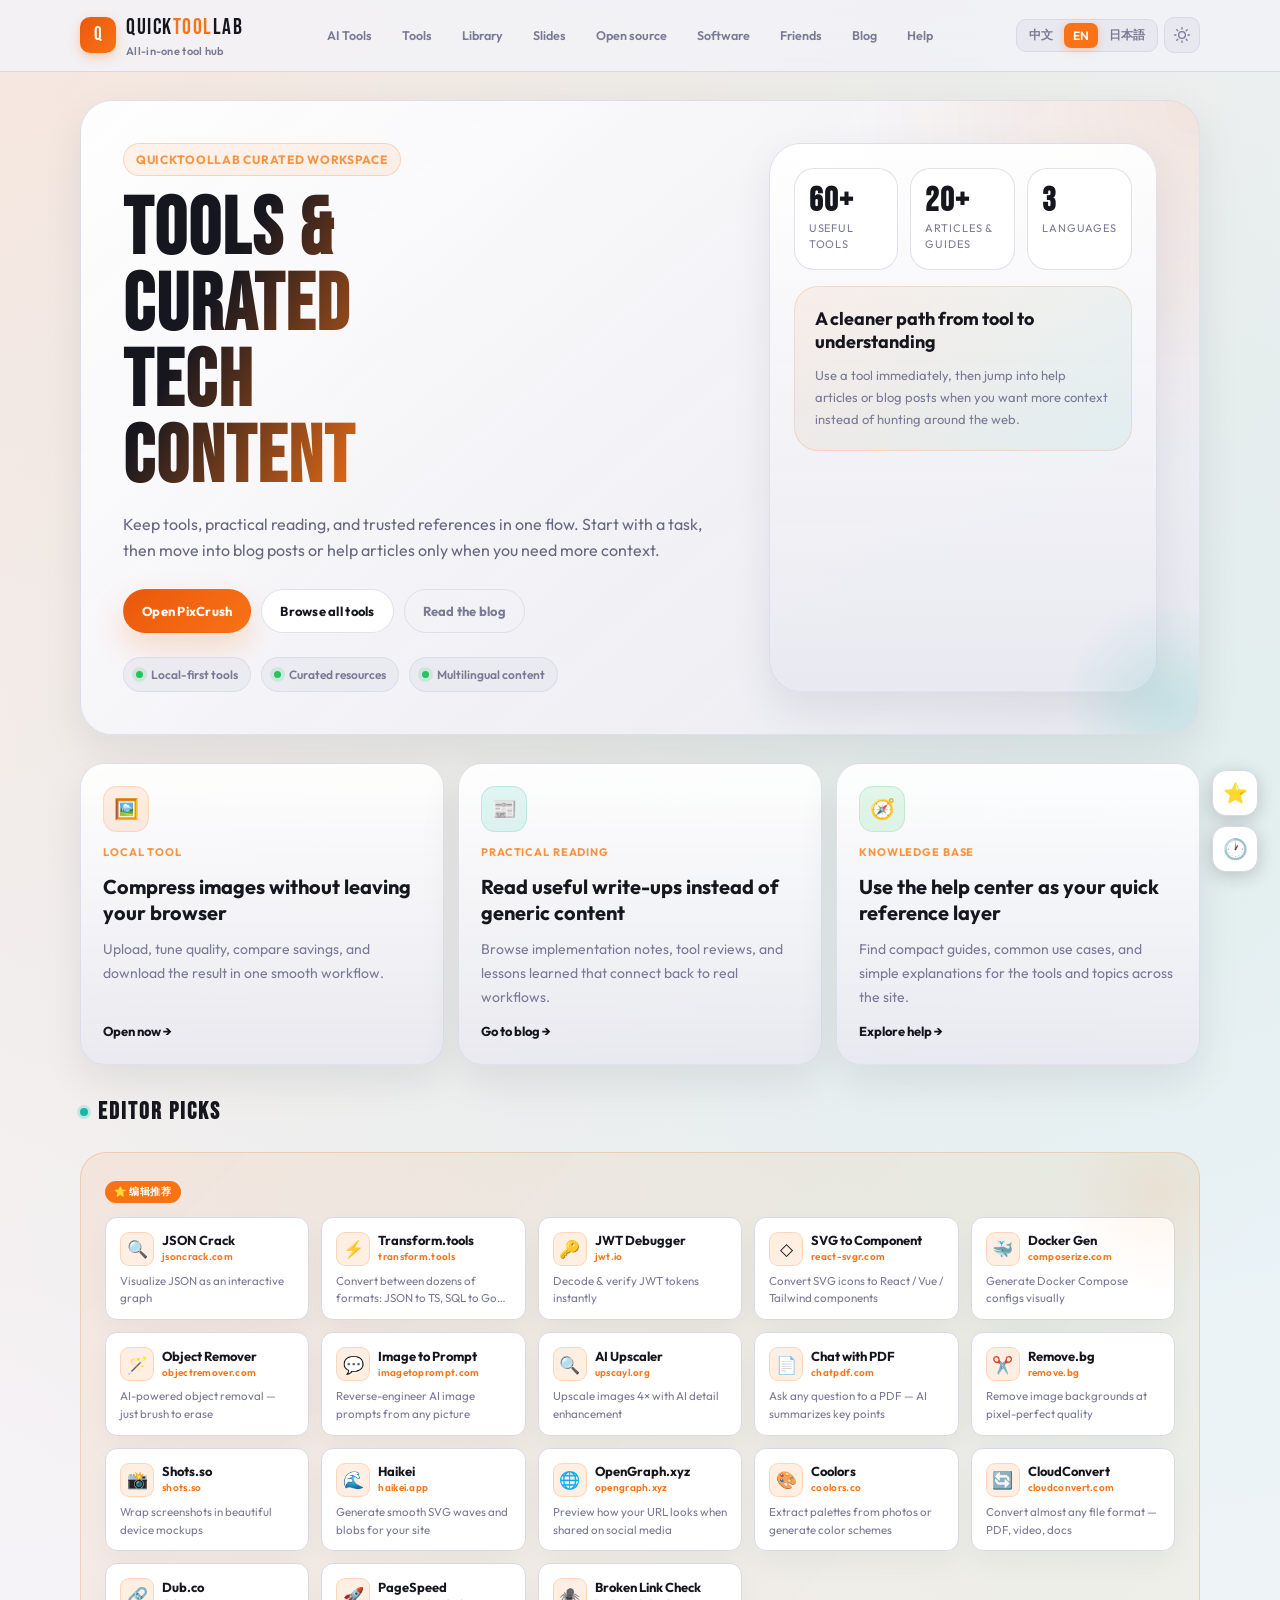
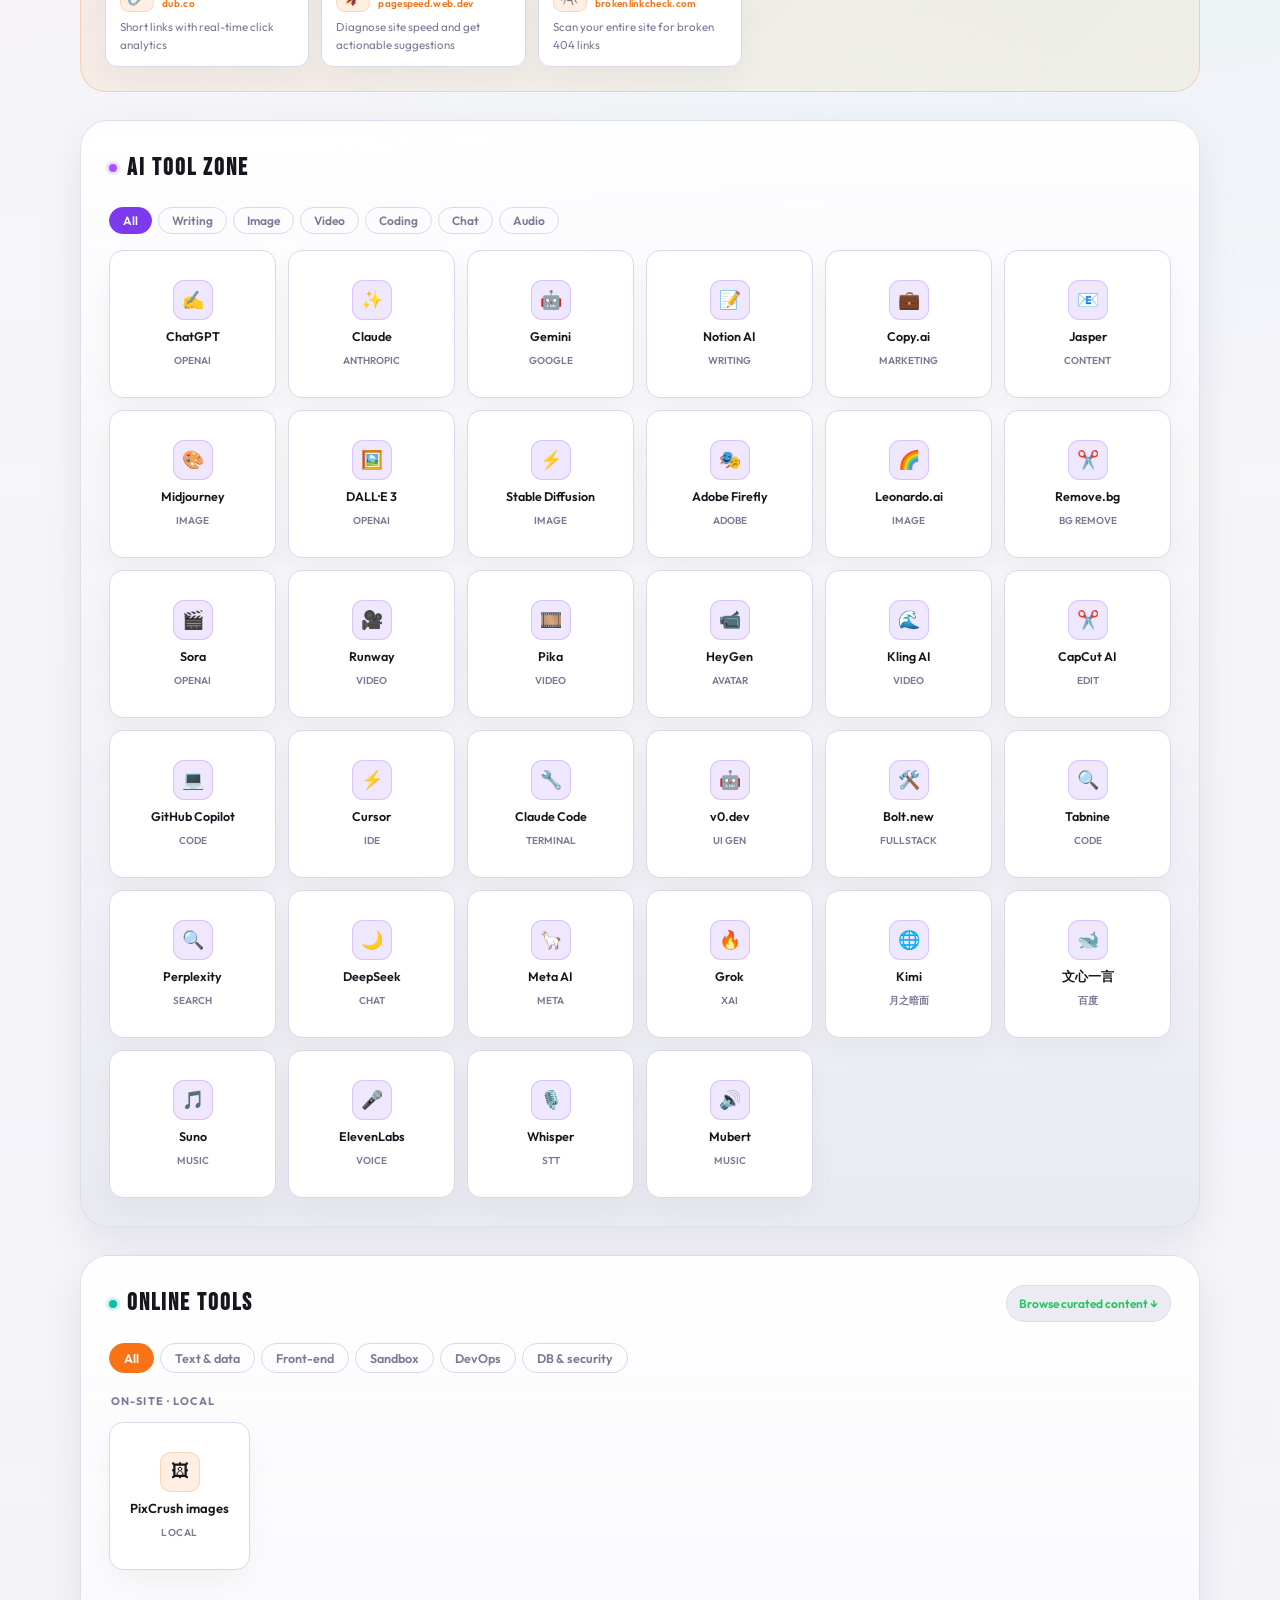
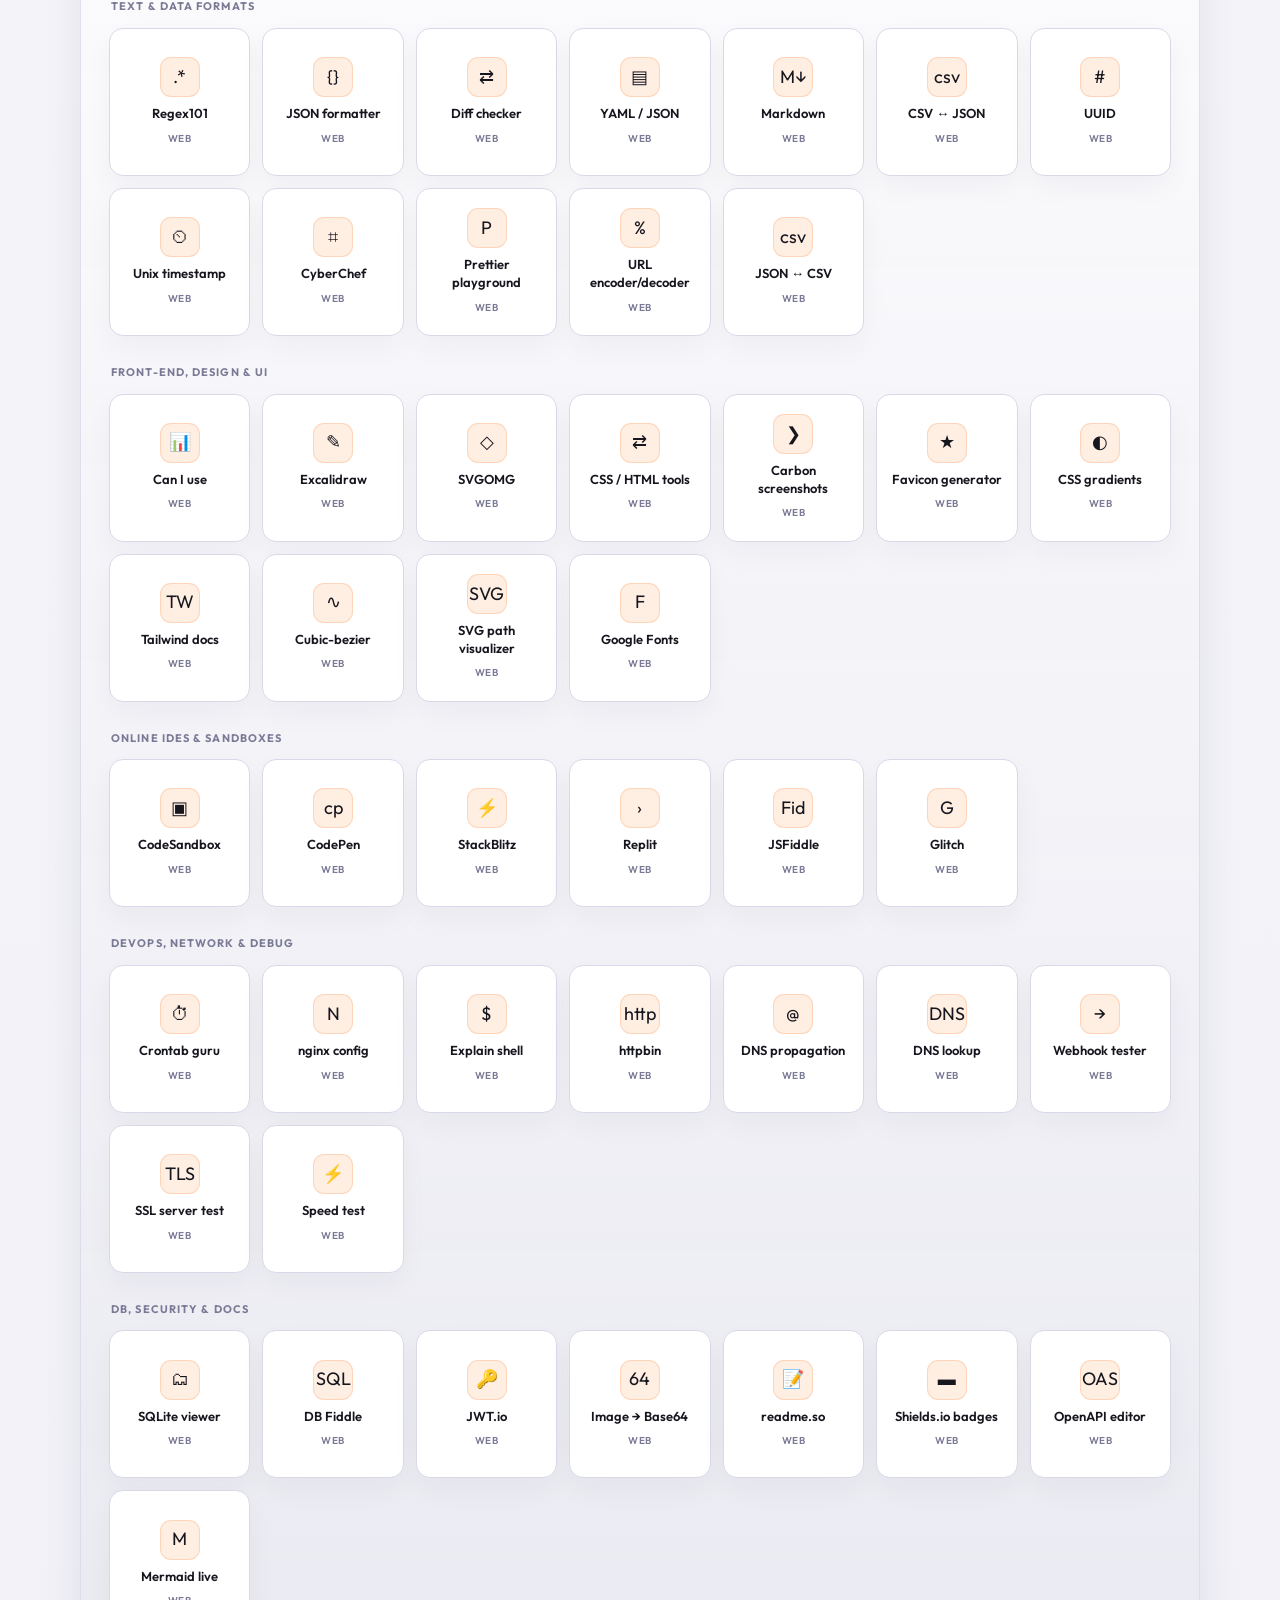
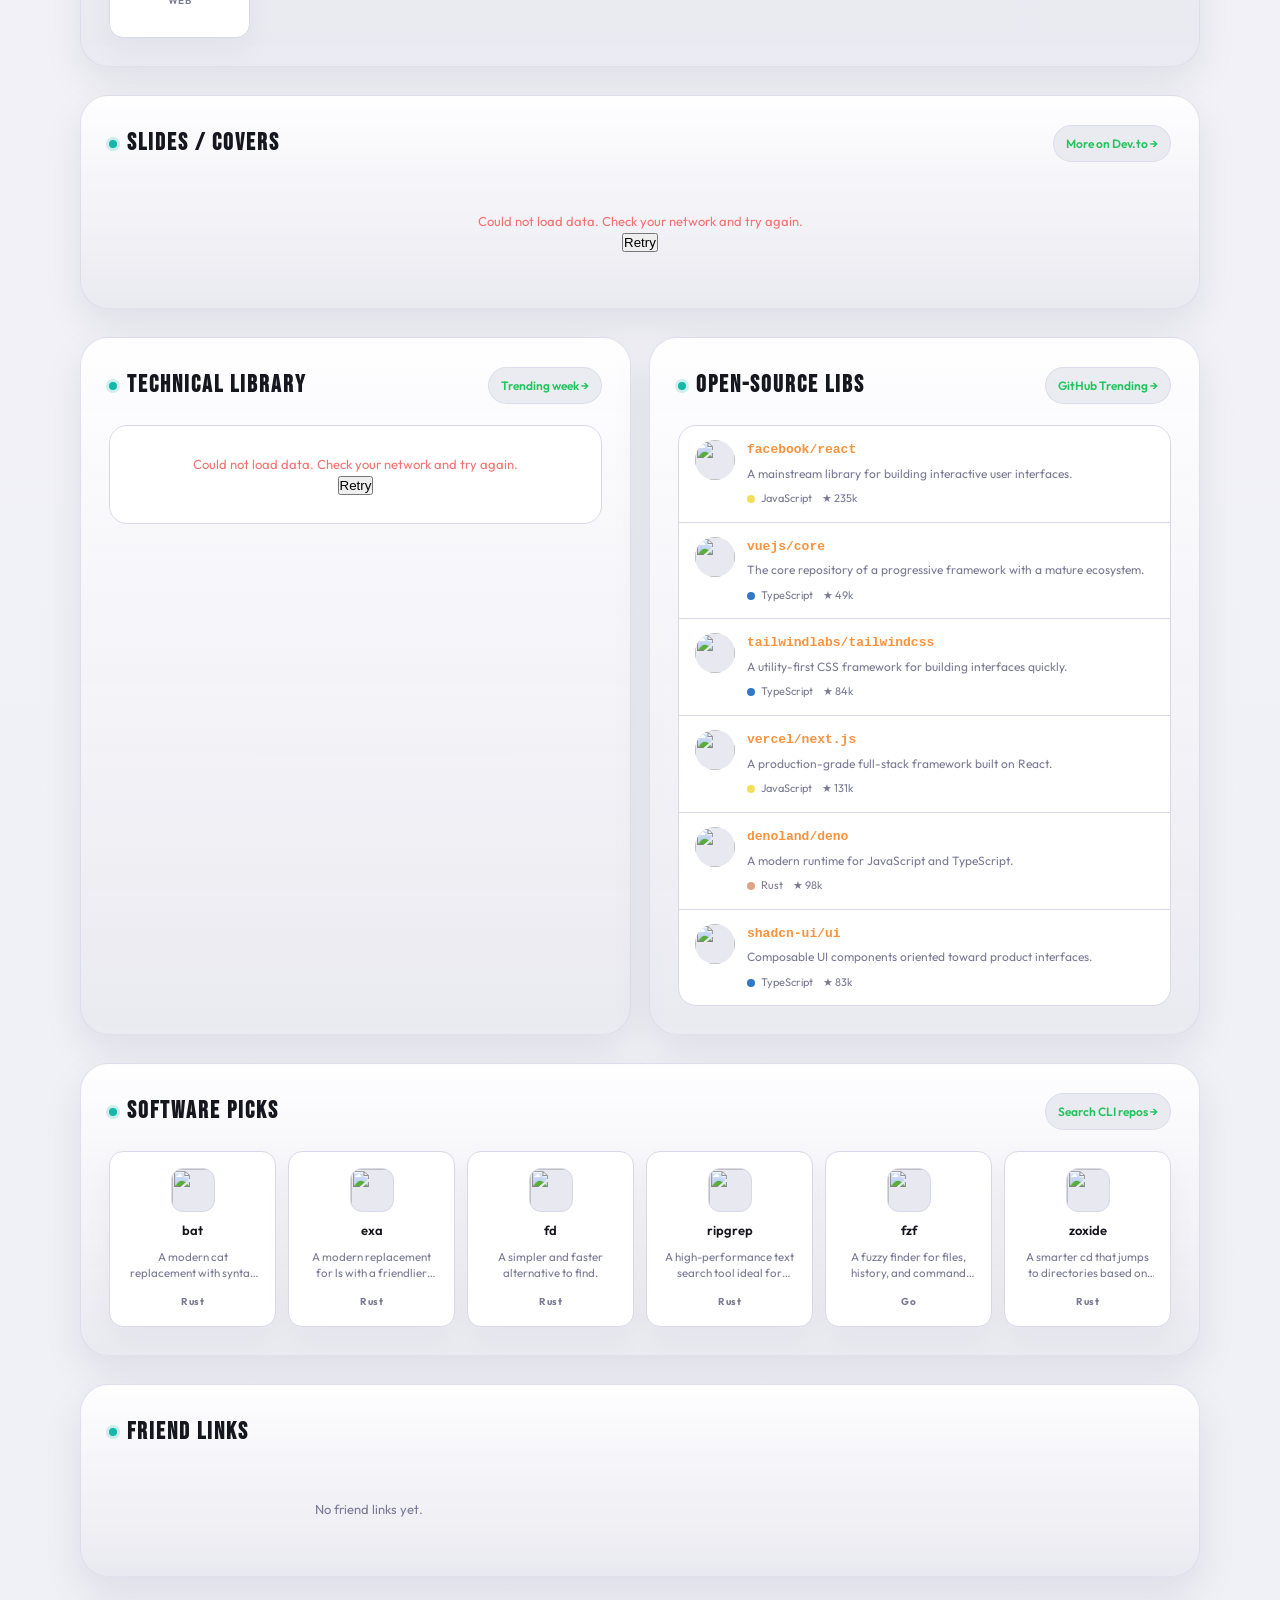
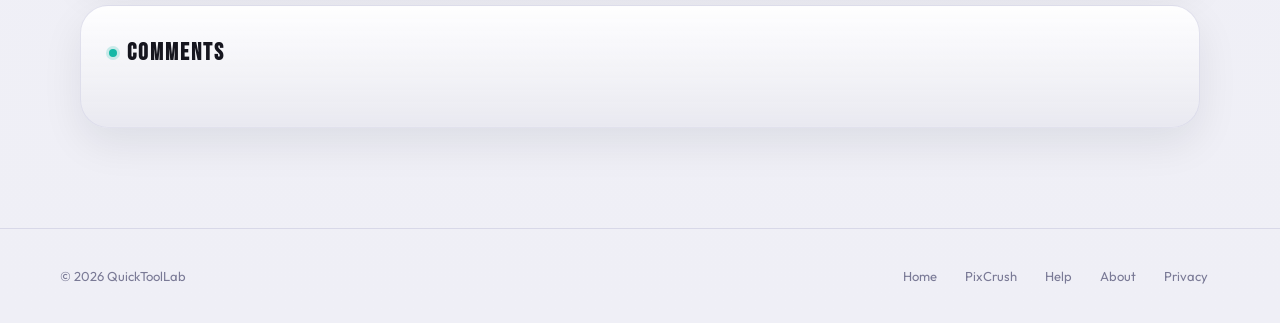
==== commit d1ef506d: "Add files via upload" ====
--- a/index.html
+++ b/index.html
@@ -250,6 +250,8 @@
             <a href="/blog.html" data-i18n="nav_blog">博客</a>
             <a href="/help.html" data-i18n="nav_help">帮助中心</a>
         </nav>
+        <button class="hamburger" type="button" aria-label="Menu"><span></span><span></span><span></span></button>
+        <div class="nav-overlay"></div>
         <div class="nav-right">
             <div class="lang-sw">
                 <button class="lang-btn" data-lang="zh" type="button">中文</button>
@@ -309,7 +311,7 @@
         </aside>
     </section>
 
-    <section class="section-block">
+    <section class="section-block reveal">
         <div class="quickstart-grid">
             <a class="feature-card" href="/compress.html">
                 <div class="feature-icon">🖼️</div>
@@ -335,7 +337,7 @@
         </div>
     </section>
 
-    <section class="section-block" id="pinned">
+    <section class="section-block reveal" id="pinned">
         <div class="section-head"><h2 class="section-title"><span class="dot"></span><span data-i18n="sec_pinned">精选推荐</span></h2></div>
         <div class="pinned-section">
             <div class="pinned-badge">⭐ 编辑推荐</div>
@@ -343,7 +345,7 @@
         </div>
     </section>
 
-    <section class="section-block section-surface" id="ai-zone">
+    <section class="section-block section-surface reveal" id="ai-zone">
         <div class="section-head"><h2 class="section-title"><span class="dot" style="background:#a855f7;box-shadow:0 0 0 3px rgba(168,85,247,.2);"></span><span data-i18n="sec_ai">AI 工具专区</span></h2></div>
         <div class="ai-tab-bar" id="ai-tab-bar">
             <button class="ai-tab active" data-aicat="all" data-i18n="ai_all">全部</button>
@@ -357,7 +359,7 @@
         <div class="ai-grid" id="ai-grid"></div>
     </section>
 
-    <section class="section-block section-surface" id="tools">
+    <section class="section-block section-surface reveal" id="tools">
         <div class="section-head">
             <h2 class="section-title"><span class="dot"></span><span data-i18n="sec_tools">在线工具</span></h2>
             <a class="section-more" href="#library" data-i18n="hint_below">向下浏览内容精选 →</a>
@@ -373,12 +375,12 @@
         <div class="tools-host" id="tools-host"></div>
     </section>
 
-    <section class="section-block section-surface" id="slides">
+    <section class="section-block section-surface reveal" id="slides">
         <div class="section-head"><h2 class="section-title"><span class="dot"></span><span data-i18n="sec_slides">幻灯片 / 精选封面</span></h2><a class="section-more" href="https://dev.to" target="_blank" rel="noopener noreferrer" data-i18n="more_devto">Dev.to 更多 →</a></div>
         <div id="slides-host"><div class="loading skeleton" style="height:120px;border-radius:14px;"></div></div>
     </section>
 
-    <div class="row-2">
+    <div class="row-2 reveal">
         <section class="section-block section-surface" id="library">
             <div class="section-head"><h2 class="section-title"><span class="dot"></span><span data-i18n="sec_lib">技术文库</span></h2><a class="section-more" href="https://dev.to/top/week" target="_blank" rel="noopener noreferrer" data-i18n="more_trending">本周热门 →</a></div>
             <div class="list-card" id="library-host"><div class="loading" data-i18n="loading">加载中…</div></div>
@@ -389,7 +391,7 @@
         </section>
     </div>
 
-    <section class="section-block section-surface" id="software">
+    <section class="section-block section-surface reveal" id="software">
         <div class="section-head"><h2 class="section-title"><span class="dot"></span><span data-i18n="sec_soft">软件推荐</span></h2><a class="section-more" href="https://github.com/search?q=topic%3Acli+stars%3A%3E100&type=repositories&s=stars&o=desc" target="_blank" rel="noopener noreferrer" data-i18n="more_cli">CLI 工具搜索 →</a></div>
         <div class="soft-grid" id="soft-host"><div class="loading skeleton" style="height:100px;border-radius:14px;grid-column:1/-1;"></div></div>
     </section>
--- a/styles/common.css
+++ b/styles/common.css
@@ -9,6 +9,15 @@
     --green:    #22c55e;
     --teal:     #14b8a6;
     --purple:   #8b5cf6;
+    --shadow-sm: 0 2px 8px rgba(0,0,0,.04);
+    --shadow-md: 0 8px 24px rgba(0,0,0,.06);
+    --shadow-lg: 0 16px 48px rgba(0,0,0,.10);
+    --shadow-glow: 0 0 20px rgba(249,115,22,.15);
+    --radius-sm: 10px;
+    --radius-md: 16px;
+    --radius-lg: 24px;
+    --transition-fast: .18s cubic-bezier(.4,0,.2,1);
+    --transition-smooth: .3s cubic-bezier(.4,0,.2,1);
 }
 [data-theme="dark"] {
     --bg:      #0a0a10;
@@ -18,6 +27,9 @@
     --text:    #ededf5;
     --text2:   #9090b0;
     --muted:   #5a5a72;
+    --shadow-sm: 0 2px 8px rgba(0,0,0,.20);
+    --shadow-md: 0 8px 24px rgba(0,0,0,.30);
+    --shadow-lg: 0 16px 48px rgba(0,0,0,.40);
 }
 [data-theme="light"] {
     --bg:      #f2f2f7;
@@ -36,9 +48,10 @@
     background: var(--bg); color: var(--text);
     font-family: 'Outfit', sans-serif; font-weight: 400;
     line-height: 1.6; min-height: 100vh; overflow-x: hidden;
-    transition: background .3s, color .3s;
+    transition: background var(--transition-smooth), color var(--transition-smooth);
 }
 a { text-decoration: none; color: inherit; }
+img { max-width: 100%; height: auto; }
 
 [data-theme="dark"] body::before {
     content: ''; position: fixed; inset: 0;
@@ -59,12 +72,17 @@
         linear-gradient(180deg, #f7f7fb 0%, #efeff6 100%);
 }
 
+/* ══ Header / Nav ═══════════════════════════════════════════ */
 header {
     position: sticky; top: 0; z-index: 100;
     border-bottom: 1px solid var(--border);
-    background: color-mix(in srgb, var(--bg) 92%, transparent);
-    backdrop-filter: blur(18px);
-    transition: background .3s, border-color .3s;
+    background: color-mix(in srgb, var(--bg) 85%, transparent);
+    backdrop-filter: blur(20px) saturate(1.2);
+    -webkit-backdrop-filter: blur(20px) saturate(1.2);
+    transition: background var(--transition-smooth), border-color var(--transition-smooth), box-shadow var(--transition-smooth);
+}
+header.scrolled {
+    box-shadow: var(--shadow-md);
 }
 .nav {
     max-width: 1160px; margin: 0 auto;
@@ -72,58 +90,95 @@
     display: flex; align-items: center; justify-content: space-between; gap: 14px;
     flex-wrap: wrap; padding-top: 10px; padding-bottom: 10px;
 }
-.logo { display: flex; align-items: center; gap: 10px; text-decoration: none; flex-shrink: 0; }
+
+/* ── Logo ── */
+.logo { display: flex; align-items: center; gap: 10px; text-decoration: none; flex-shrink: 0; transition: transform var(--transition-fast); }
+.logo:hover { transform: scale(1.03); }
 .logo-mark {
-    width: 36px; height: 36px; border-radius: 10px;
+    width: 36px; height: 36px; border-radius: var(--radius-sm);
     background: linear-gradient(135deg, #ea580c, #f97316);
     display: flex; align-items: center; justify-content: center;
     font-family: 'Bebas Neue', sans-serif; font-size: 19px; color: #fff;
-}
-.logo-name { font-family: 'Bebas Neue', sans-serif; font-size: 22px; letter-spacing: 1.5px; color: var(--text); transition: color .3s; }
+    box-shadow: 0 4px 12px rgba(249,115,22,.3);
+    transition: box-shadow var(--transition-fast);
+}
+.logo:hover .logo-mark { box-shadow: 0 4px 20px rgba(249,115,22,.5); }
+.logo-name { font-family: 'Bebas Neue', sans-serif; font-size: 22px; letter-spacing: 1.5px; color: var(--text); transition: color var(--transition-smooth); }
 .logo-name span { color: var(--accent); }
 .logo-sub { font-size: 11px; font-weight: 600; color: var(--muted); letter-spacing: .3px; margin-top: -2px; }
 
+/* ── Nav Links ── */
 .nav-links {
-    display: flex; align-items: center; flex-wrap: wrap; gap: 4px 8px;
+    display: flex; align-items: center; flex-wrap: wrap; gap: 4px 6px;
     justify-content: center; flex: 1;
 }
 .nav-links a {
     font-size: 12.5px; font-weight: 600; color: var(--muted);
-    text-decoration: none; padding: 6px 10px; border-radius: 999px;
-    transition: color .18s, background .18s;
-}
-.nav-links a:hover, .nav-links a.active { color: var(--accent); background: var(--accentlo); }
+    text-decoration: none; padding: 7px 12px; border-radius: 999px;
+    transition: color var(--transition-fast), background var(--transition-fast), transform var(--transition-fast);
+    position: relative;
+}
+.nav-links a:hover { color: var(--accent); background: var(--accentlo); transform: translateY(-1px); }
+.nav-links a.active { color: var(--accent); background: var(--accentlo); }
+.nav-links a::after {
+    content: ''; position: absolute; bottom: 2px; left: 50%; width: 0; height: 2px;
+    background: var(--accent); border-radius: 1px;
+    transition: width var(--transition-fast), left var(--transition-fast);
+}
+.nav-links a:hover::after, .nav-links a.active::after { width: 16px; left: calc(50% - 8px); }
 
 .nav-right { display: flex; align-items: center; gap: 6px; flex-shrink: 0; }
 
+/* ── Hamburger (mobile) ── */
+.hamburger {
+    display: none; width: 36px; height: 36px; border-radius: var(--radius-sm);
+    border: 1px solid var(--border); background: var(--surface2);
+    cursor: pointer; flex-direction: column; align-items: center; justify-content: center;
+    gap: 5px; padding: 8px; transition: all var(--transition-fast);
+}
+.hamburger span {
+    display: block; width: 18px; height: 2px; background: var(--muted);
+    border-radius: 1px; transition: all var(--transition-fast);
+}
+.hamburger.active span:nth-child(1) { transform: translateY(7px) rotate(45deg); }
+.hamburger.active span:nth-child(2) { opacity: 0; transform: scaleX(0); }
+.hamburger.active span:nth-child(3) { transform: translateY(-7px) rotate(-45deg); }
+.hamburger:hover { border-color: var(--accent); }
+.hamburger:hover span { background: var(--accent); }
+
+/* ── Language Switcher ── */
 .lang-sw {
     display: flex; gap: 2px;
     background: var(--surface2); border: 1px solid var(--border);
-    border-radius: 10px; padding: 3px;
-}
+    border-radius: var(--radius-sm); padding: 3px;
+    transition: border-color var(--transition-fast);
+}
+.lang-sw:hover { border-color: color-mix(in srgb, var(--accent) 40%, var(--border)); }
 .lang-btn {
     padding: 4px 9px; border-radius: 7px; border: none;
     background: transparent; color: var(--muted);
     font-size: 12px; font-weight: 600; cursor: pointer;
-    transition: all .18s; font-family: 'Outfit', sans-serif;
-}
-.lang-btn.active { background: var(--accent); color: #fff; }
-.lang-btn:not(.active):hover { color: var(--text); }
-
+    transition: all var(--transition-fast); font-family: 'Outfit', sans-serif;
+}
+.lang-btn.active { background: var(--accent); color: #fff; box-shadow: 0 2px 8px rgba(249,115,22,.3); }
+.lang-btn:not(.active):hover { color: var(--text); background: var(--border); }
+
+/* ── Theme Button ── */
 .theme-btn {
-    width: 36px; height: 36px; border-radius: 10px;
+    width: 36px; height: 36px; border-radius: var(--radius-sm);
     border: 1px solid var(--border); background: var(--surface2);
     color: var(--muted); cursor: pointer;
     display: flex; align-items: center; justify-content: center;
-    transition: all .2s;
-}
-.theme-btn:hover { color: var(--accent); border-color: var(--accent); }
+    transition: all var(--transition-fast);
+}
+.theme-btn:hover { color: var(--accent); border-color: var(--accent); transform: rotate(15deg); }
 [data-theme="dark"] .icon-sun  { display: none; }
 [data-theme="dark"] .icon-moon { display: block; }
 [data-theme="light"] .icon-sun  { display: block; }
 [data-theme="light"] .icon-moon { display: none; }
 
-footer { position: relative; z-index: 1; border-top: 1px solid var(--border); padding: 26px 20px; }
+/* ══ Footer ══════════════════════════════════════════════════ */
+footer { position: relative; z-index: 1; border-top: 1px solid var(--border); padding: 32px 20px; }
 .footer-inner {
     max-width: 1160px; margin: 0 auto;
     display: flex; align-items: center; justify-content: space-between; flex-wrap: wrap; gap: 12px;
@@ -132,23 +187,120 @@
 .footer-links { display: flex; gap: 4px; flex-wrap: wrap; }
 .footer-links a {
     font-size: 13px; color: var(--muted); text-decoration: none;
-    padding: 4px 10px; border-radius: 6px; transition: color .2s, background .2s;
-}
-.footer-links a:hover { color: var(--text); background: var(--border); }
-
-@keyframes up { from { opacity:0; transform:translateY(14px); } to { opacity:1; transform:translateY(0); } }
+    padding: 5px 12px; border-radius: 8px;
+    transition: color var(--transition-fast), background var(--transition-fast), transform var(--transition-fast);
+}
+.footer-links a:hover { color: var(--text); background: var(--border); transform: translateY(-1px); }
+
+/* ══ Animations ═════════════════════════════════════════════ */
+@keyframes up { from { opacity:0; transform:translateY(20px); } to { opacity:1; transform:translateY(0); } }
 @keyframes sk { 0% { background-position: 200% 0; } 100% { background-position: -200% 0; } }
-
+@keyframes fadeIn { from { opacity:0; } to { opacity:1; } }
+@keyframes slideInLeft { from { opacity:0; transform:translateX(-20px); } to { opacity:1; transform:translateX(0); } }
+@keyframes scaleIn { from { opacity:0; transform:scale(.95); } to { opacity:1; transform:scale(1); } }
+@keyframes pulse { 0%,100% { opacity:1; } 50% { opacity:.6; } }
+
+/* ── Scroll Reveal ── */
+.reveal {
+    opacity: 0; transform: translateY(24px);
+    transition: opacity .6s cubic-bezier(.4,0,.2,1), transform .6s cubic-bezier(.4,0,.2,1);
+}
+.reveal.visible {
+    opacity: 1; transform: translateY(0);
+}
+.reveal-left {
+    opacity: 0; transform: translateX(-24px);
+    transition: opacity .6s cubic-bezier(.4,0,.2,1), transform .6s cubic-bezier(.4,0,.2,1);
+}
+.reveal-left.visible {
+    opacity: 1; transform: translateX(0);
+}
+.reveal-scale {
+    opacity: 0; transform: scale(.92);
+    transition: opacity .5s cubic-bezier(.4,0,.2,1), transform .5s cubic-bezier(.4,0,.2,1);
+}
+.reveal-scale.visible {
+    opacity: 1; transform: scale(1);
+}
+
+/* ══ Loading / Error ════════════════════════════════════════ */
 .loading, .error-box { padding: 28px; text-align: center; color: var(--muted); font-size: 13px; }
 .error-box { color: #f87171; }
 .skeleton {
-    background: linear-gradient(90deg, var(--surface2) 25%, var(--border) 50%, var(--surface2) 75%);
-    background-size: 200% 100%; animation: sk 1.2s ease infinite;
-    border-radius: 8px;
-}
-
-@media (max-width: 760px) {
-    .nav { gap: 8px; }
-    .nav-links { gap: 2px 6px; }
-    .nav-links a { padding: 5px 8px; font-size: 11.5px; }
-}
+    background: linear-gradient(90deg, var(--surface2) 25%, color-mix(in srgb, var(--border) 60%, var(--surface2)) 50%, var(--surface2) 75%);
+    background-size: 200% 100%; animation: sk 1.5s ease infinite;
+    border-radius: var(--radius-sm);
+}
+
+/* ══ Focus & Accessibility ══════════════════════════════════ */
+:focus-visible {
+    outline: 2px solid var(--accent);
+    outline-offset: 2px;
+    border-radius: 4px;
+}
+@media (prefers-reduced-motion: reduce) {
+    *, *::before, *::after {
+        animation-duration: 0.01ms !important;
+        animation-iteration-count: 1 !important;
+        transition-duration: 0.01ms !important;
+    }
+    .reveal, .reveal-left, .reveal-scale { opacity: 1; transform: none; }
+}
+
+/* ══ Scrollbar ══════════════════════════════════════════════ */
+::-webkit-scrollbar { width: 8px; height: 8px; }
+::-webkit-scrollbar-track { background: transparent; }
+::-webkit-scrollbar-thumb {
+    background: color-mix(in srgb, var(--muted) 40%, transparent);
+    border-radius: 4px;
+}
+::-webkit-scrollbar-thumb:hover { background: var(--muted); }
+
+/* ══ Waline ═════════════════════════════════════════════════ */
+#waline-comment { padding: 6px 0 0; }
+
+/* ══ Selection ══════════════════════════════════════════════ */
+::selection {
+    background: rgba(249,115,22,.25);
+    color: var(--text);
+}
+
+/* ══ Mobile Nav Overlay ═════════════════════════════════════ */
+.nav-overlay {
+    display: none; position: fixed; inset: 0; z-index: 99;
+    background: rgba(0,0,0,.5); backdrop-filter: blur(4px);
+    opacity: 0; transition: opacity var(--transition-smooth);
+}
+.nav-overlay.open { opacity: 1; pointer-events: auto; }
+
+/* ══ Responsive ═════════════════════════════════════════════ */
+@media (max-width: 900px) {
+    .hamburger { display: flex; }
+    .nav-links {
+        display: none; position: fixed; top: 0; left: 0; right: 0;
+        z-index: 101; padding: 70px 20px 24px;
+        background: var(--surface);
+        border-bottom: 1px solid var(--border);
+        flex-direction: column; align-items: stretch;
+        gap: 4px; box-shadow: var(--shadow-lg);
+        animation: slideDown .3s cubic-bezier(.4,0,.2,1);
+    }
+    .nav-links.open { display: flex; }
+    .nav-links a {
+        padding: 12px 16px; font-size: 14px; border-radius: var(--radius-sm);
+        text-align: left;
+    }
+    .nav-links a::after { display: none; }
+    .nav-overlay { display: block; pointer-events: none; }
+
+    .nav-right .lang-sw { order: -1; }
+}
+@keyframes slideDown { from { opacity:0; transform:translateY(-10px); } to { opacity:1; transform:translateY(0); } }
+
+@media (max-width: 600px) {
+    .nav { padding: 0 14px; min-height: 52px; }
+    .logo-name { font-size: 18px; }
+    .logo-mark { width: 32px; height: 32px; font-size: 17px; }
+    footer { padding: 24px 14px; }
+    .footer-inner { flex-direction: column; text-align: center; gap: 8px; }
+}
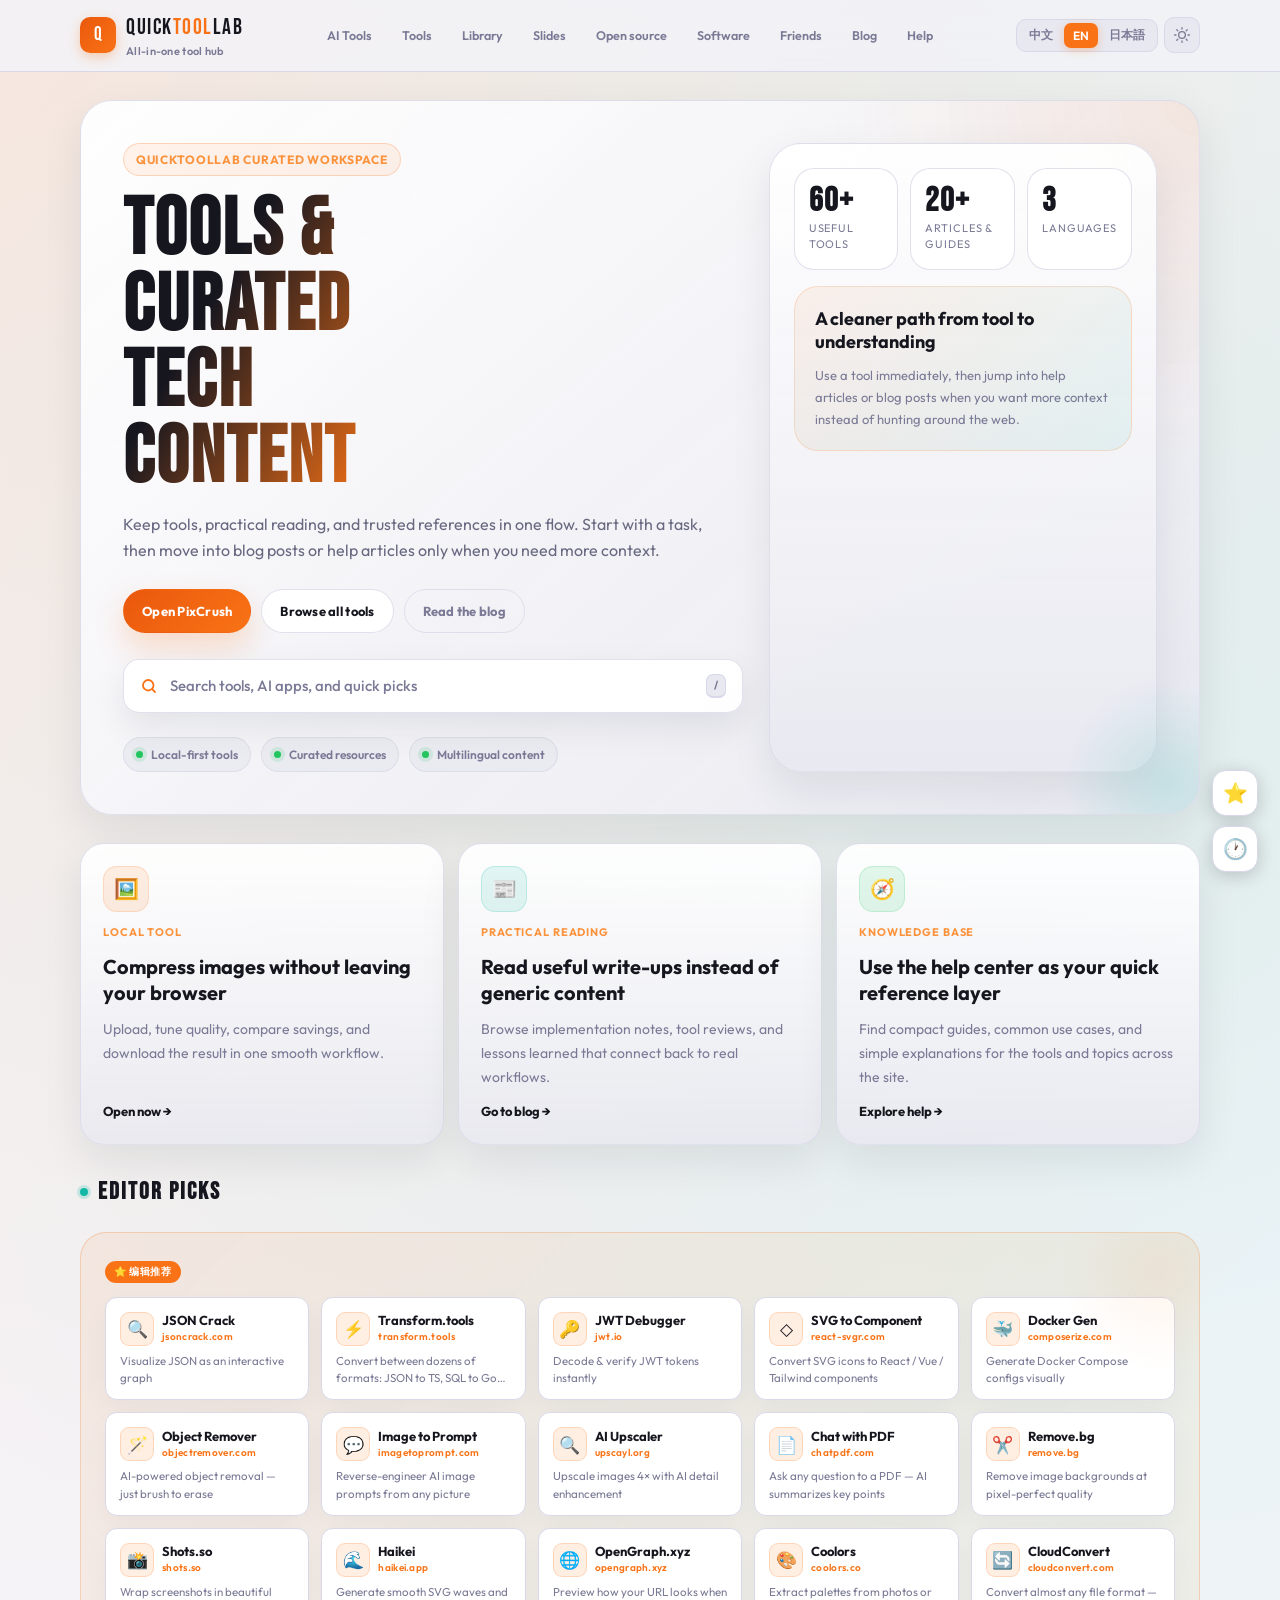
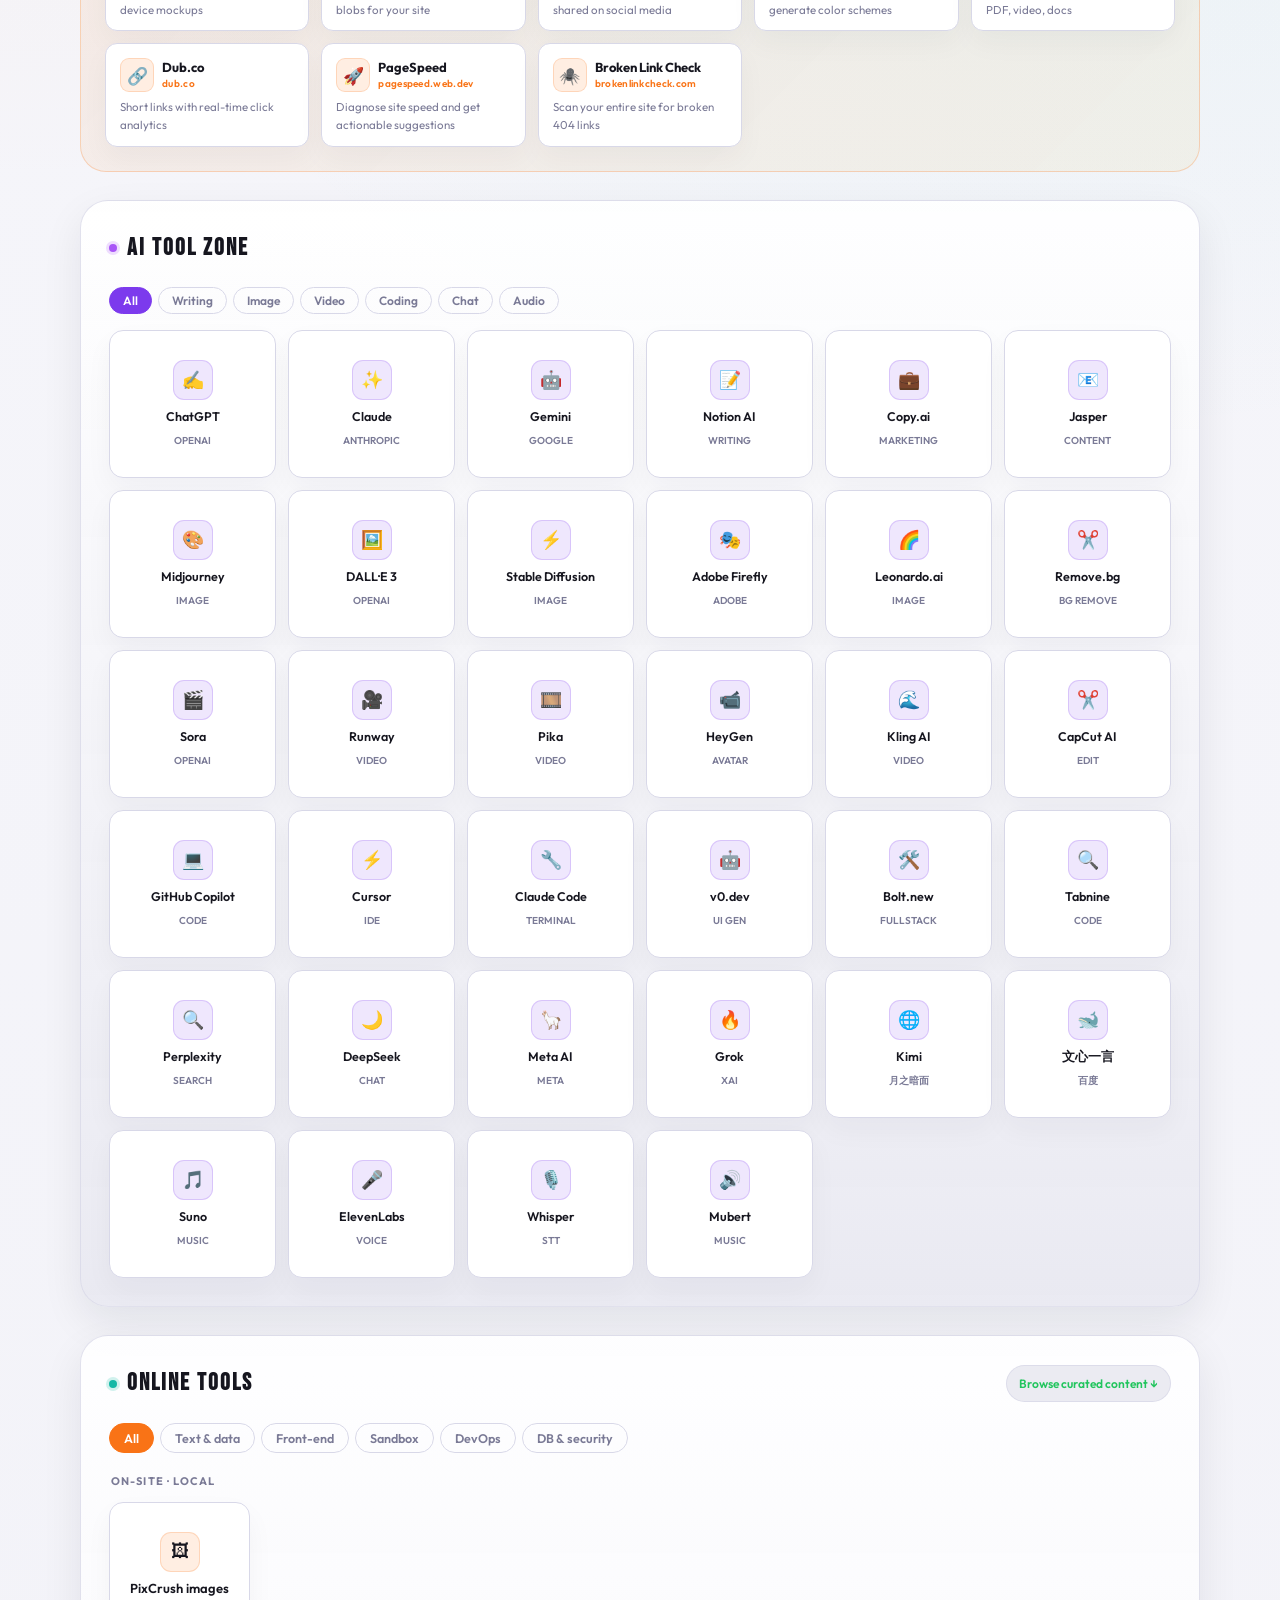
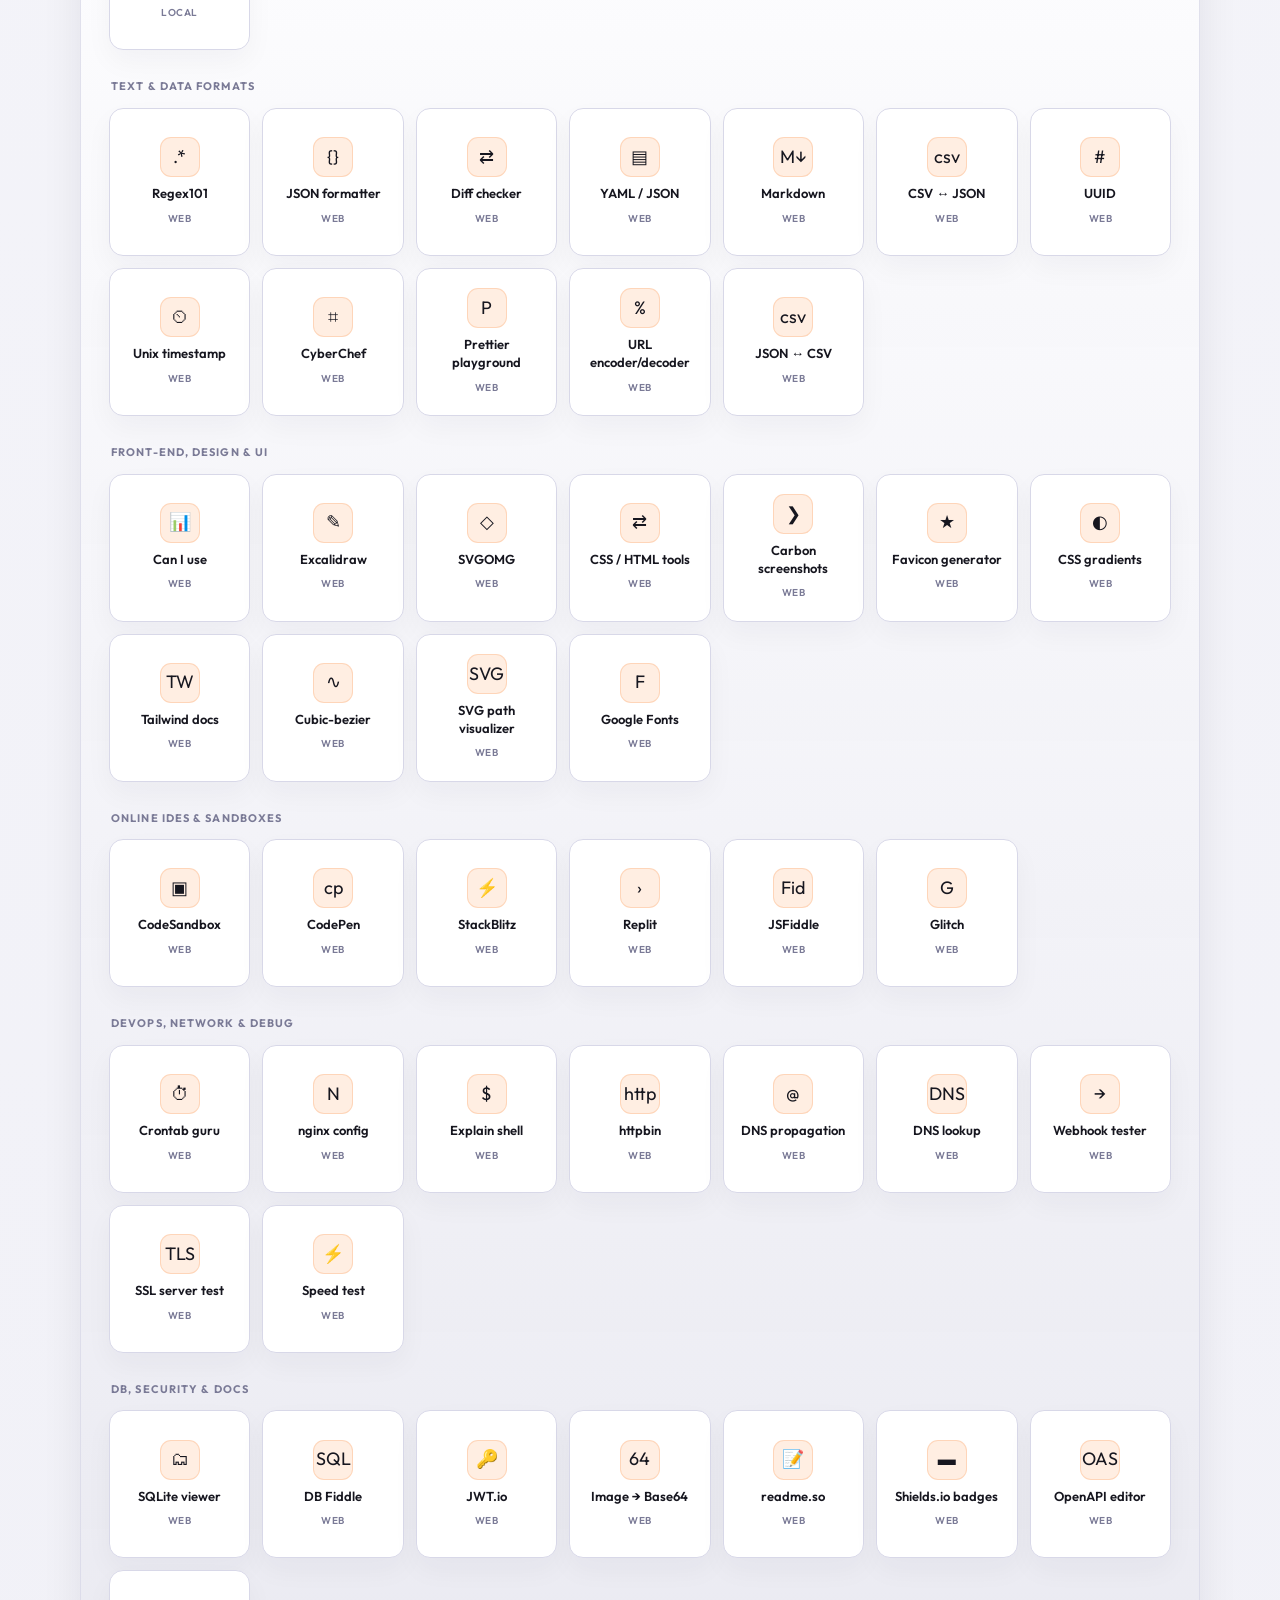
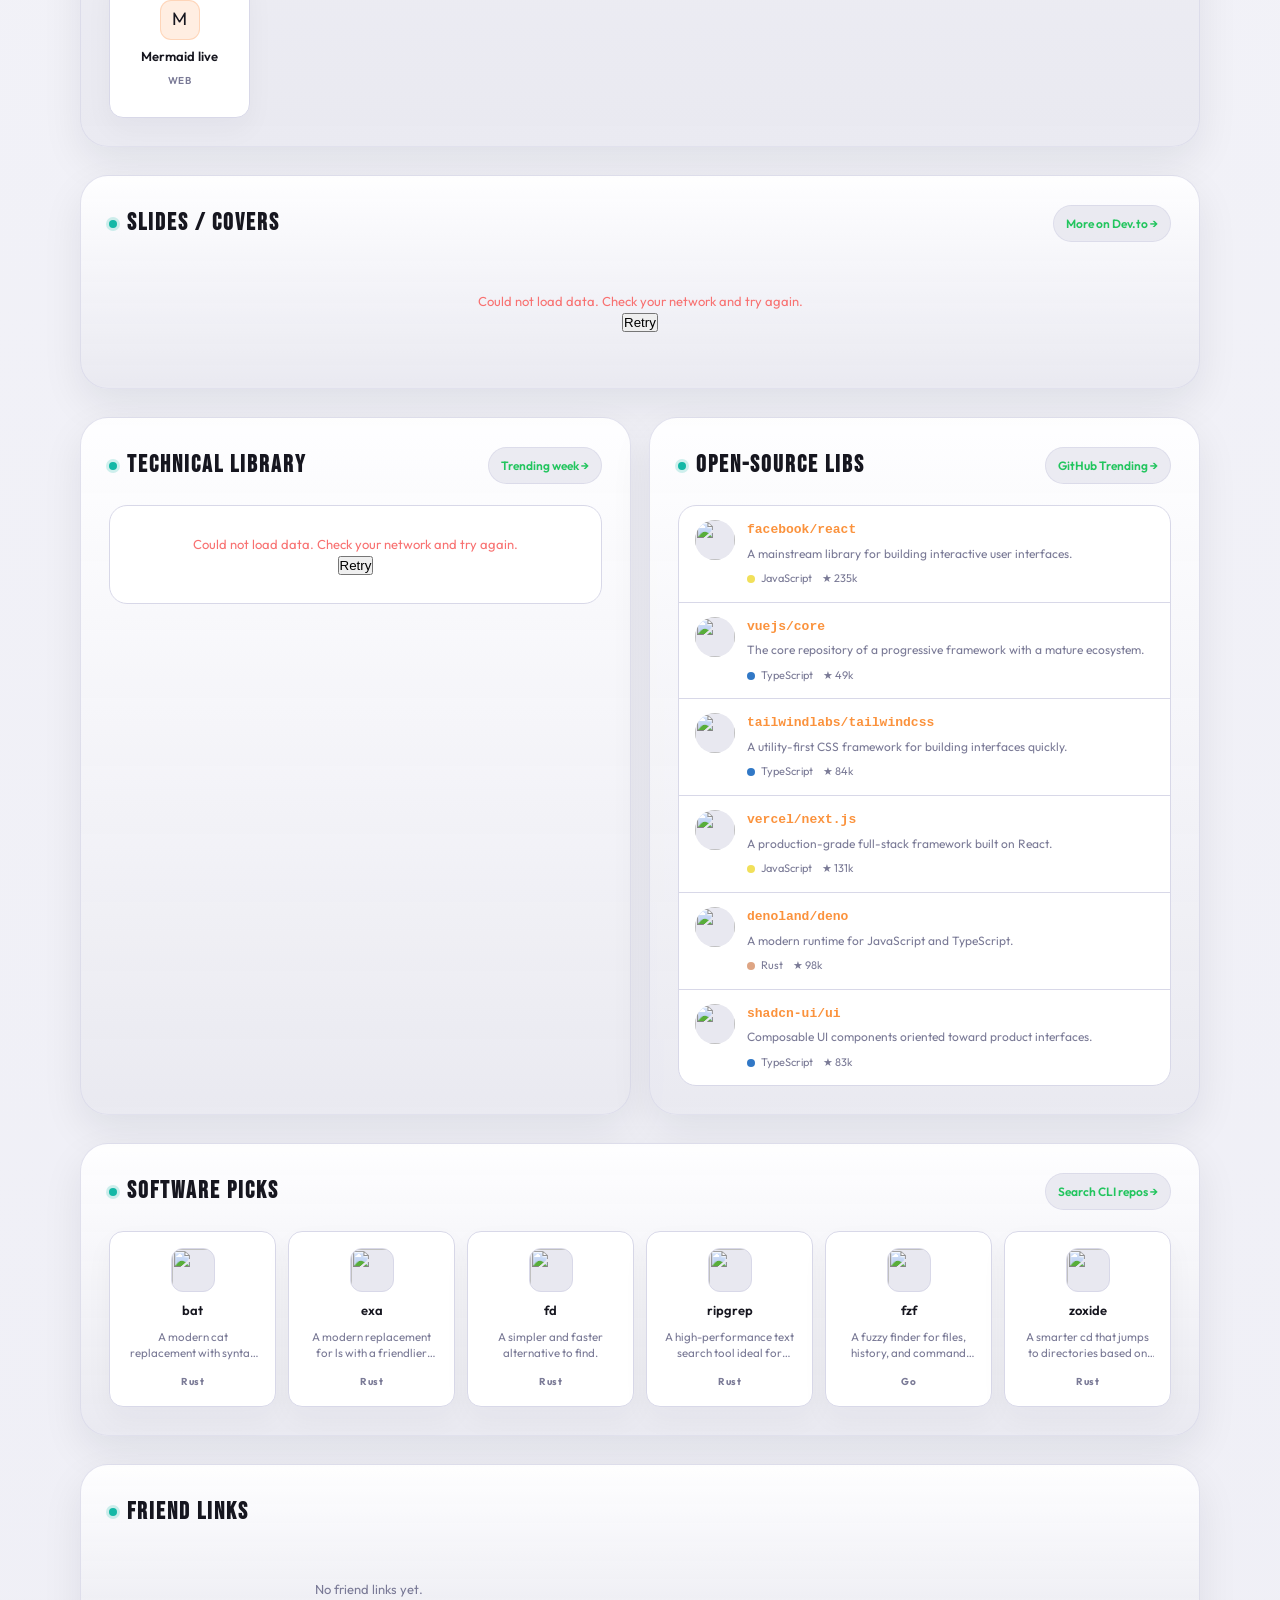
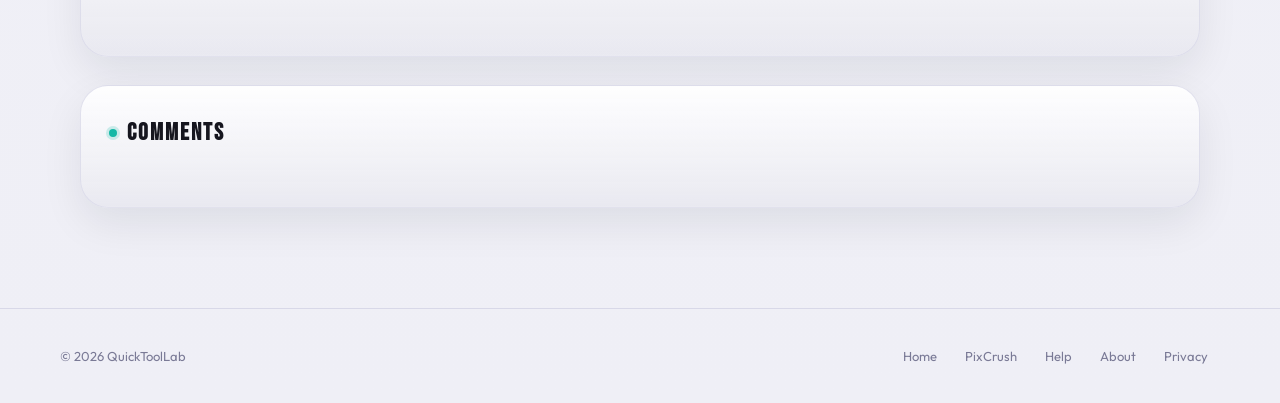
==== commit 1cc4b391: "Add files via upload" ====
--- a/index.html
+++ b/index.html
@@ -46,6 +46,24 @@
         .hero-trust { display: flex; flex-wrap: wrap; gap: 10px; margin-top: 24px; }
         .trust-pill { display: inline-flex; align-items: center; gap: 8px; padding: 7px 12px; border-radius: 999px; border: 1px solid color-mix(in srgb, var(--border) 76%, transparent); background: color-mix(in srgb, var(--surface2) 76%, transparent); color: var(--muted); font-size: 12px; font-weight: 600; }
         .trust-pill::before { content: ''; width: 7px; height: 7px; border-radius: 50%; background: var(--green); box-shadow: 0 0 0 4px rgba(34,197,94,.14); }
+        .home-search { margin-top: 26px; position: relative; max-width: 620px; }
+        .home-search-box { display: flex; align-items: center; gap: 12px; min-height: 54px; padding: 0 16px; border-radius: 16px; border: 1px solid color-mix(in srgb, var(--border) 76%, transparent); background: color-mix(in srgb, var(--surface) 94%, transparent); box-shadow: 0 14px 34px rgba(15,23,42,.08); }
+        .home-search-box svg { flex-shrink: 0; color: var(--accent); }
+        .home-search input { width: 100%; border: 0; outline: 0; background: transparent; color: var(--text); font: 600 15px/1.2 'Outfit', sans-serif; }
+        .home-search input::placeholder { color: var(--muted); font-weight: 500; }
+        .home-search-clear { display: none; width: 28px; height: 28px; border-radius: 8px; border: 1px solid var(--border); background: transparent; color: var(--muted); cursor: pointer; flex-shrink: 0; align-items: center; justify-content: center; transition: color .15s, border-color .15s, background .15s; }
+        .home-search-clear.show { display: flex; }
+        .home-search-clear:hover { color: var(--text); border-color: var(--accent2); background: var(--surface2); }
+        .home-search-kbd { flex-shrink: 0; border: 1px solid var(--border); border-bottom-width: 2px; border-radius: 7px; padding: 2px 7px; color: var(--muted); font-size: 11px; font-weight: 700; background: var(--surface2); }
+        .home-search-results { display: none; position: absolute; z-index: 20; left: 0; right: 0; top: calc(100% + 8px); max-height: 360px; overflow: auto; padding: 8px; border-radius: 16px; border: 1px solid var(--border); background: color-mix(in srgb, var(--surface) 98%, transparent); box-shadow: var(--shadow-lg); }
+        .home-search-results.open { display: block; }
+        .search-result { display: grid; grid-template-columns: 36px minmax(0,1fr) auto; align-items: center; gap: 10px; padding: 10px; border-radius: 12px; color: inherit; text-decoration: none; transition: background .15s, transform .15s; }
+        .search-result:hover, .search-result.active { background: var(--surface2); transform: translateY(-1px); }
+        .search-result-icon { width: 36px; height: 36px; border-radius: 10px; display: flex; align-items: center; justify-content: center; background: var(--accentlo); border: 1px solid rgba(249,115,22,.16); font-size: 15px; }
+        .search-result-title { overflow: hidden; text-overflow: ellipsis; white-space: nowrap; font-size: 13px; font-weight: 700; color: var(--text); }
+        .search-result-meta { overflow: hidden; text-overflow: ellipsis; white-space: nowrap; font-size: 11px; color: var(--muted); margin-top: 2px; }
+        .search-result-kind { justify-self: end; padding: 3px 8px; border-radius: 999px; background: var(--surface2); color: var(--muted); font-size: 10px; font-weight: 800; letter-spacing: .06em; text-transform: uppercase; }
+        .search-empty { padding: 24px 12px; text-align: center; color: var(--muted); font-size: 13px; }
         .hero-panel { border-radius: 32px; border: 1px solid color-mix(in srgb, var(--border) 76%, transparent); background: linear-gradient(180deg, color-mix(in srgb, var(--surface) 92%, transparent) 0%, color-mix(in srgb, var(--surface2) 88%, transparent) 100%); box-shadow: 0 16px 40px rgba(15,23,42,.08); padding: 24px; display: flex; flex-direction: column; gap: 16px; }
         .hero-stat-grid { display: grid; grid-template-columns: repeat(3, 1fr); gap: 12px; }
         .hero-stat { padding: 16px 14px; border-radius: 20px; border: 1px solid color-mix(in srgb, var(--border) 76%, transparent); background: color-mix(in srgb, var(--surface) 88%, transparent); }
@@ -120,6 +138,14 @@
         .pinned-name { font-size: 13px; font-weight: 700; color: var(--text); line-height: 1.3; }
         .pinned-brand { font-size: 10px; font-weight: 600; color: var(--accent); letter-spacing: .3px; }
         .pinned-desc { font-size: 11.5px; color: var(--muted); line-height: 1.55; }
+        .continue-section { display: none; }
+        .continue-section.show { display: block; }
+        .continue-grid { display: grid; grid-template-columns: repeat(auto-fill, minmax(180px, 1fr)); gap: 12px; }
+        .continue-card { display: flex; align-items: center; gap: 10px; min-height: 64px; padding: 12px; border-radius: 14px; border: 1px solid var(--border); background: var(--surface); color: inherit; text-decoration: none; box-shadow: 0 12px 28px rgba(15,23,42,.04); transition: border-color .18s, transform .18s, background .18s; }
+        .continue-card:hover { border-color: var(--accent); background: var(--surface2); transform: translateY(-2px); }
+        .continue-icon { width: 36px; height: 36px; border-radius: 10px; display: flex; align-items: center; justify-content: center; background: var(--accentlo); border: 1px solid rgba(249,115,22,.18); flex-shrink: 0; }
+        .continue-name { overflow: hidden; text-overflow: ellipsis; white-space: nowrap; font-size: 13px; font-weight: 700; color: var(--text); }
+        .continue-sub { margin-top: 2px; font-size: 11px; color: var(--muted); }
 
         /* ── Dynamic Lists ── */
         .row-2 { display: grid; grid-template-columns: 1fr 1fr; gap: 18px; }
@@ -195,6 +221,8 @@
             .hero-stat-grid { grid-template-columns: 1fr; }
             .hero-actions { flex-direction: column; align-items: stretch; }
             .hero-btn { width: 100%; }
+            .home-search-results { max-height: 300px; }
+            .home-search-kbd { display: none; }
         }
     </style>
 
@@ -291,6 +319,17 @@
                 <a class="hero-btn primary" href="/compress.html" data-i18n="hero_cta_primary">打开 PixCrush</a>
                 <a class="hero-btn secondary" href="#tools" data-i18n="hero_cta_secondary">浏览全部工具</a>
                 <a class="hero-btn ghost" href="/blog.html" data-i18n="hero_cta_tertiary">阅读博客</a>
+            </div>
+            <div class="home-search" role="search">
+                <div class="home-search-box">
+                    <svg width="18" height="18" viewBox="0 0 24 24" fill="none" stroke="currentColor" stroke-width="2.4" stroke-linecap="round"><circle cx="11" cy="11" r="7"/><path d="M20 20l-3.5-3.5"/></svg>
+                    <input id="home-search-input" type="search" autocomplete="off" placeholder="Search tools, AI apps, and quick picks" aria-label="Search QuickToolLab">
+                    <button class="home-search-clear" id="home-search-clear" type="button" aria-label="Clear search">
+                        <svg width="13" height="13" viewBox="0 0 24 24" fill="none" stroke="currentColor" stroke-width="2.6" stroke-linecap="round"><path d="M18 6 6 18M6 6l12 12"/></svg>
+                    </button>
+                    <span class="home-search-kbd">/</span>
+                </div>
+                <div class="home-search-results" id="home-search-results" role="listbox" aria-label="Search results"></div>
             </div>
             <div class="hero-trust">
                 <span class="trust-pill" data-i18n="trust_local">优先本地处理</span>
@@ -345,6 +384,11 @@
         </div>
     </section>
 
+    <section class="section-block section-surface reveal continue-section" id="continue-section">
+        <div class="section-head"><h2 class="section-title"><span class="dot"></span><span>Continue where you left off</span></h2></div>
+        <div class="continue-grid" id="continue-grid"></div>
+    </section>
+
     <section class="section-block section-surface reveal" id="ai-zone">
         <div class="section-head"><h2 class="section-title"><span class="dot" style="background:#a855f7;box-shadow:0 0 0 3px rgba(168,85,247,.2);"></span><span data-i18n="sec_ai">AI 工具专区</span></h2></div>
         <div class="ai-tab-bar" id="ai-tab-bar">
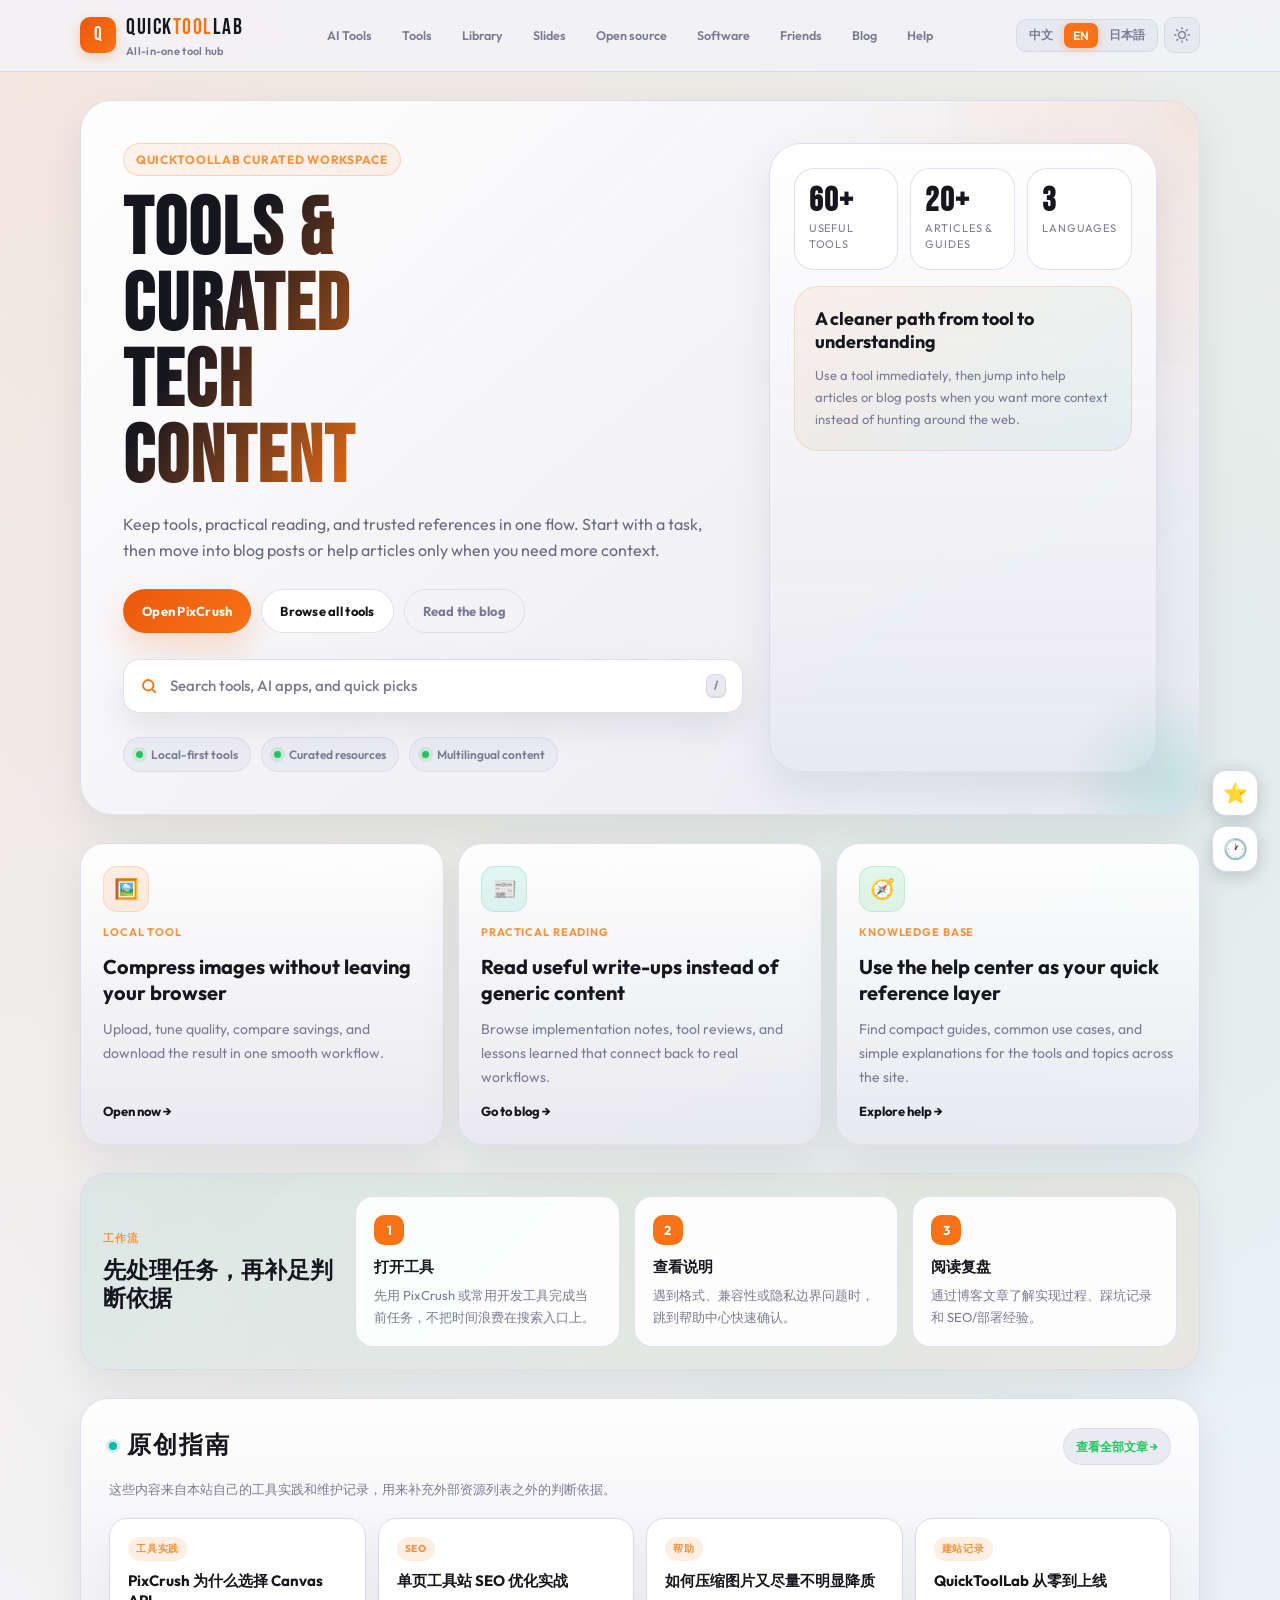
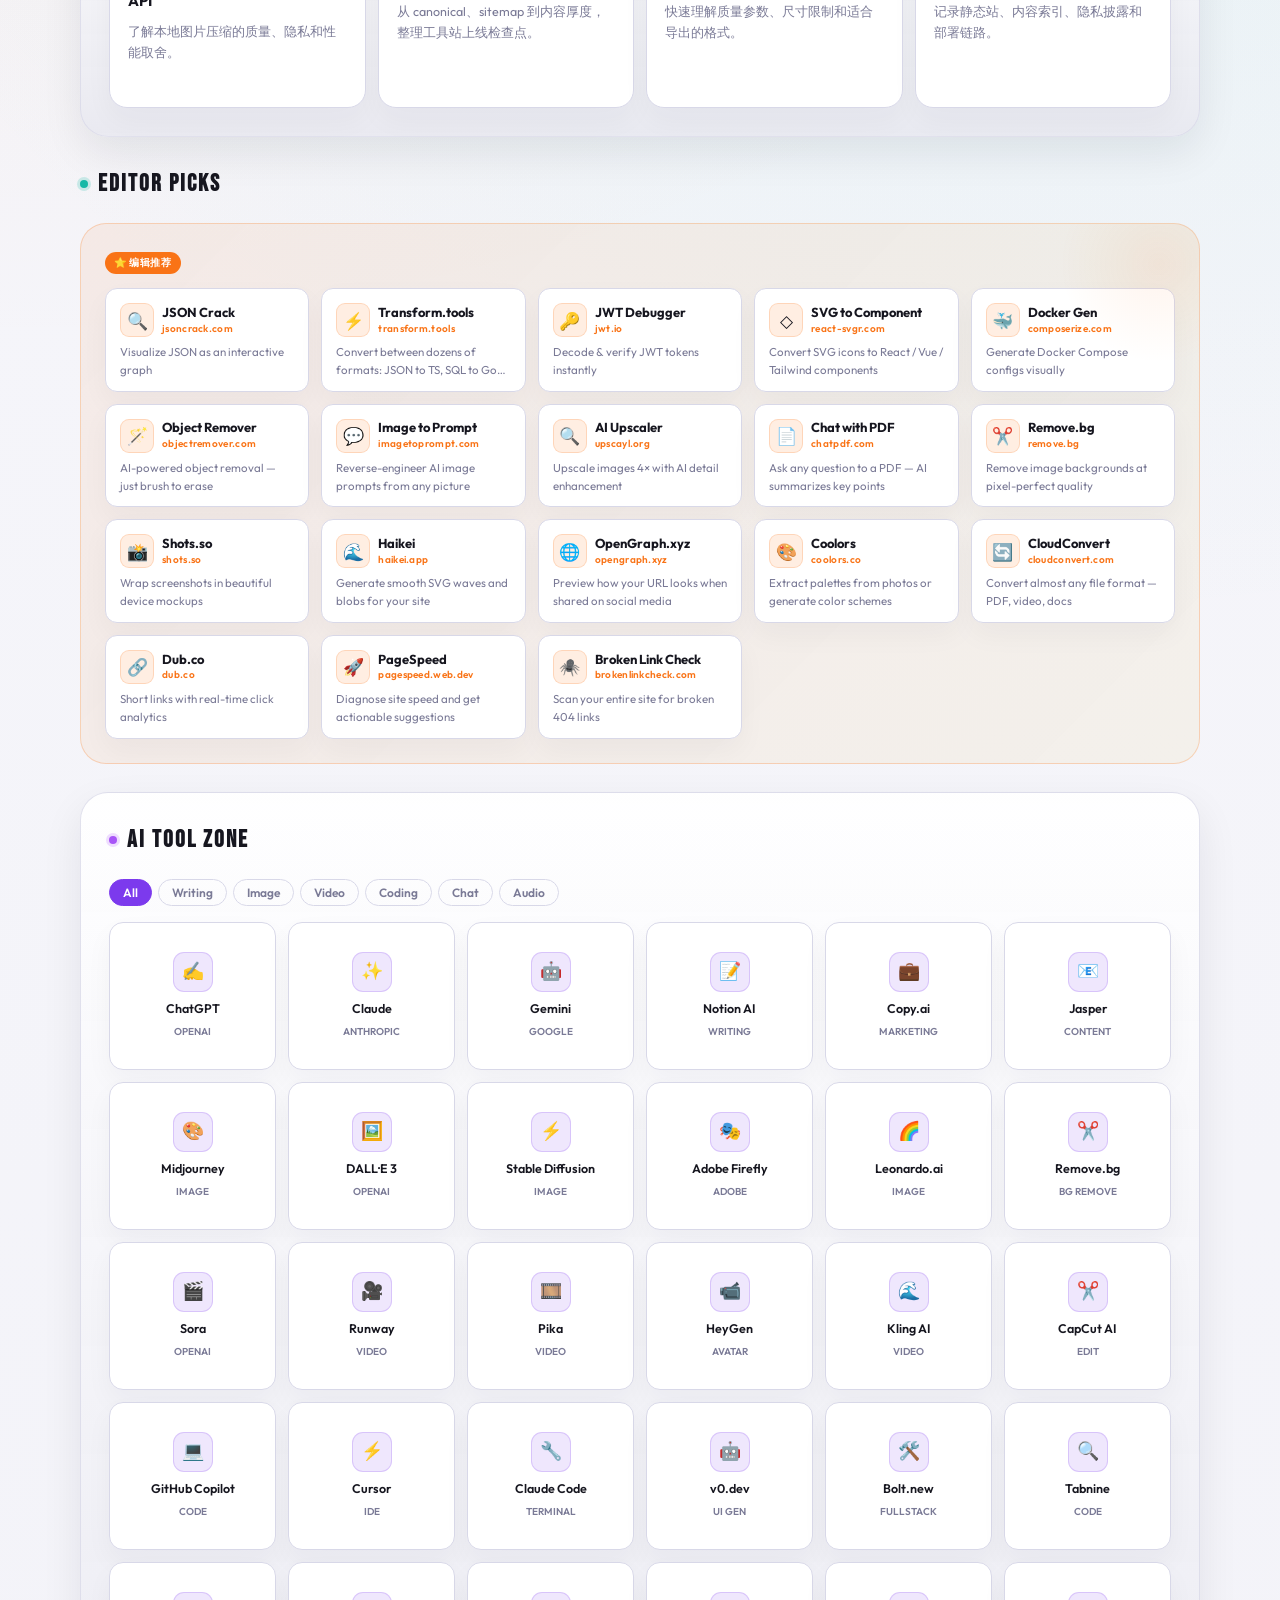
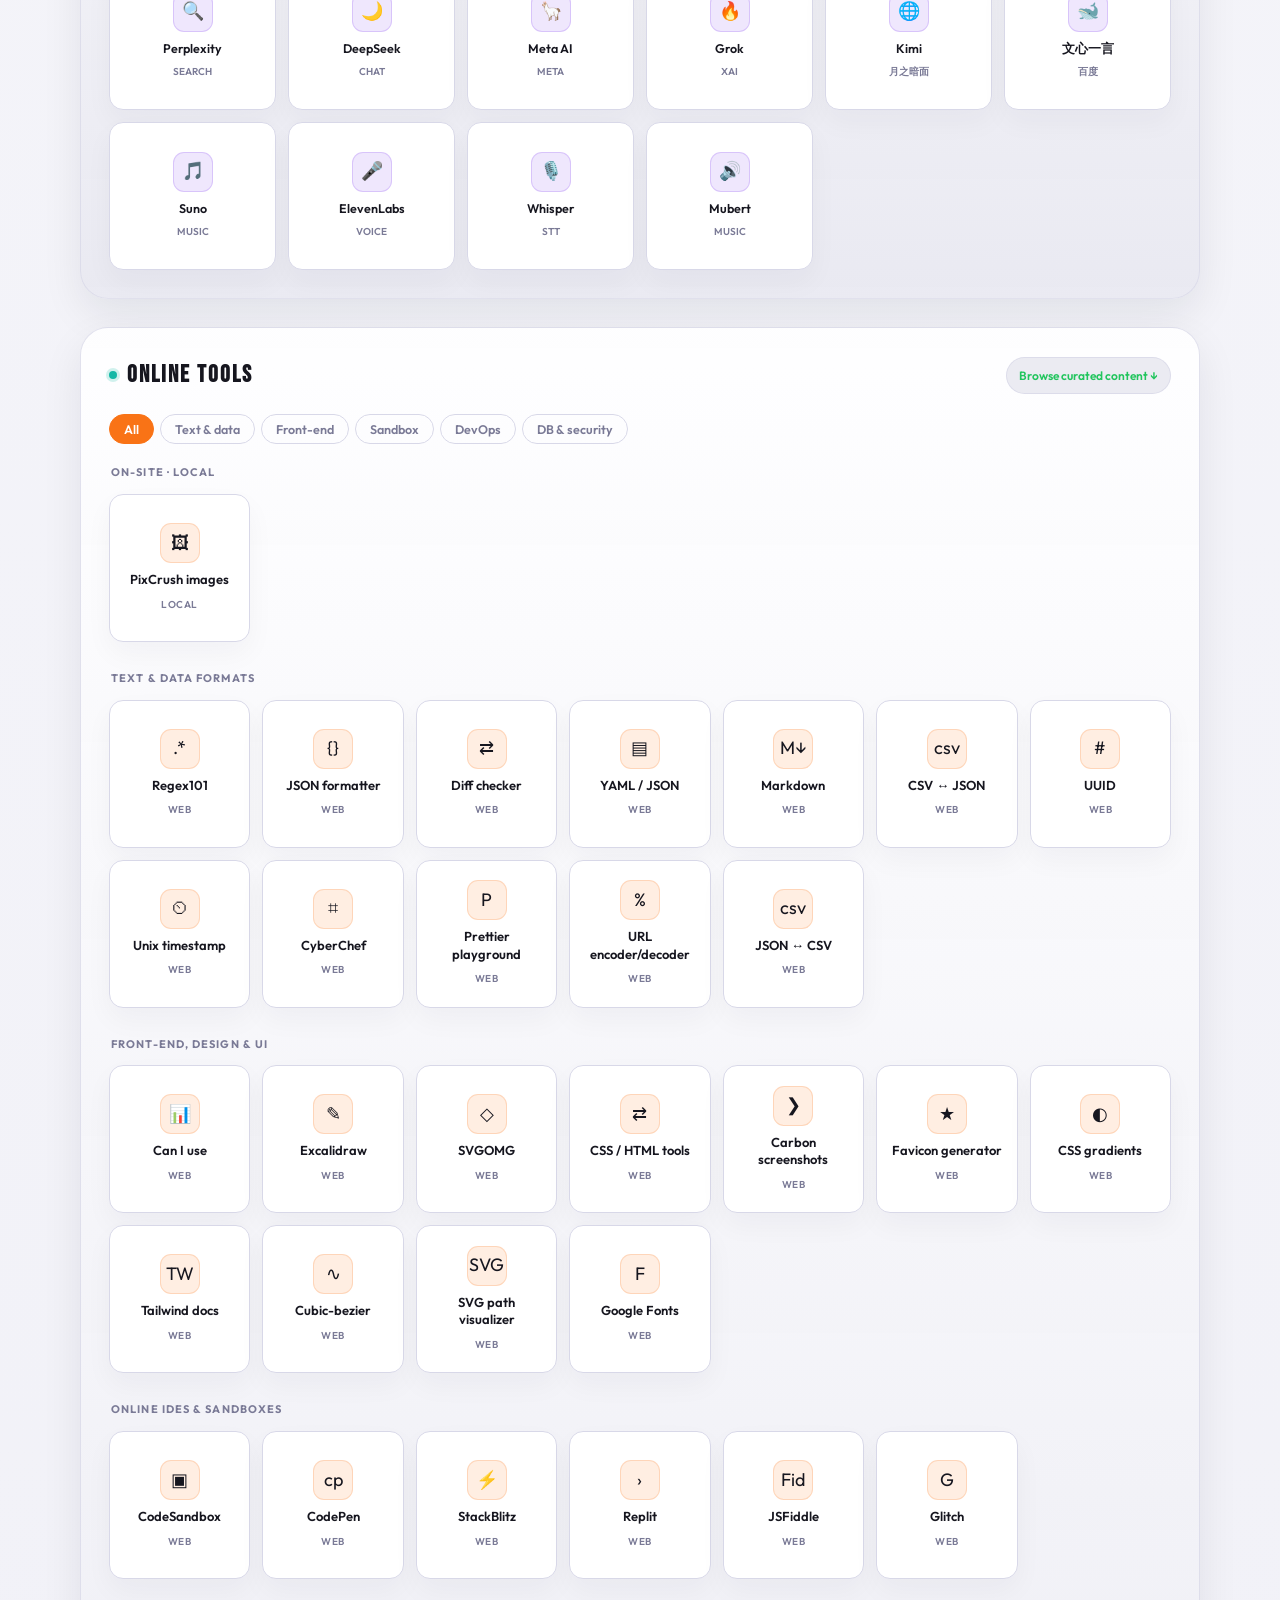
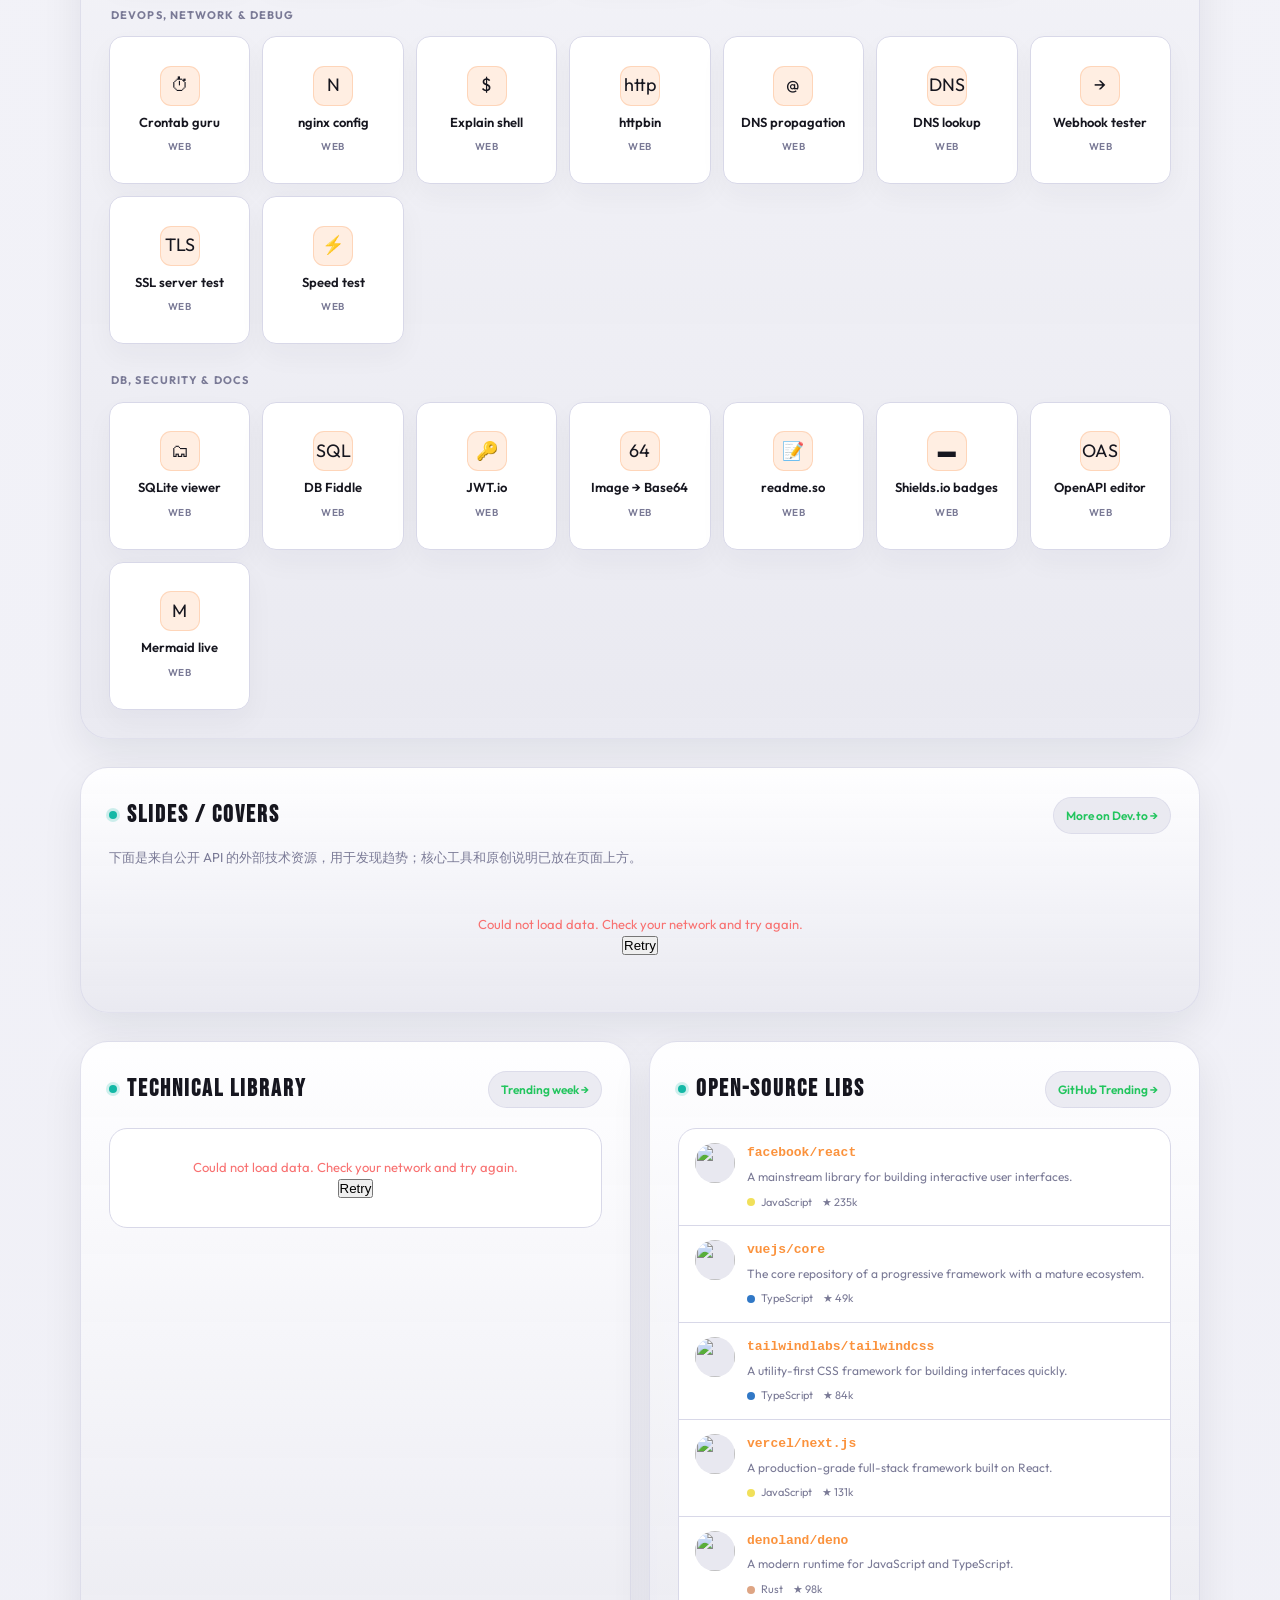
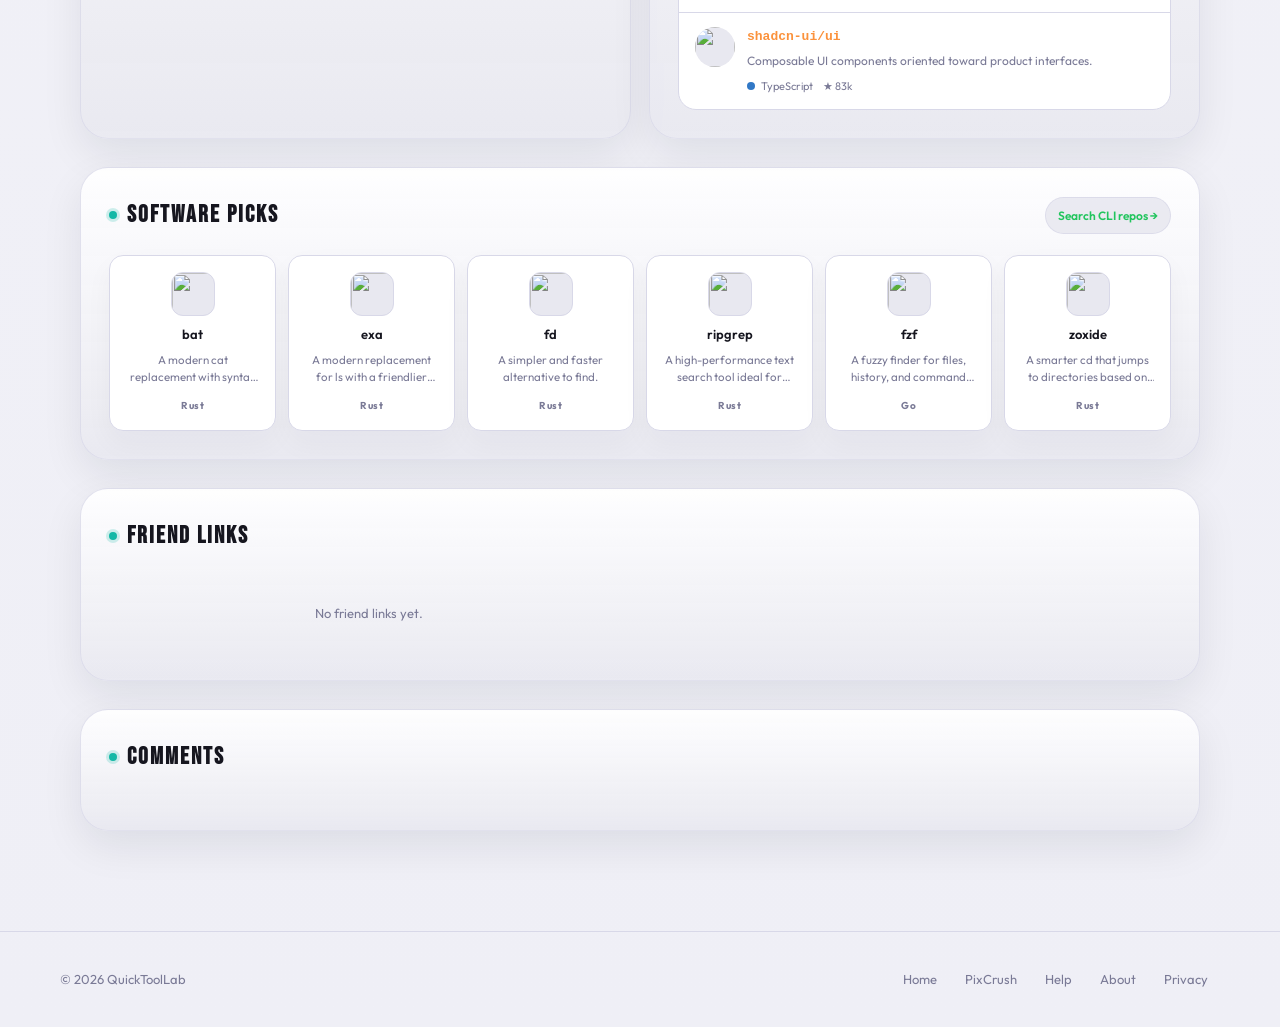
==== commit 6e76756d: "Add files via upload" ====
--- a/index.html
+++ b/index.html
@@ -12,7 +12,7 @@
         })();
     </script>
     <meta name="viewport" content="width=device-width, initial-scale=1.0">
-    <meta name="description" content="QuickToolLab 综合在线工具站：常用开发工具入口、技术文库、幻灯片精选、热门开源项目与软件推荐。内容来自 Dev.to、GitHub 等实时数据。">
+    <meta name="description" content="QuickToolLab 综合在线工具站：内置 PixCrush 本地图片压缩工具，提供开发者常用工具导航、原创使用指南、帮助文章与精选技术资源。">
     <meta name="keywords" content="在线工具,开发者工具,技术文库,开源项目,软件推荐,QuickToolLab">
     <meta name="theme-color" content="#0a0a10">
     <link rel="canonical" href="https://quicktoollab.top/">
@@ -57,6 +57,8 @@
         .home-search-kbd { flex-shrink: 0; border: 1px solid var(--border); border-bottom-width: 2px; border-radius: 7px; padding: 2px 7px; color: var(--muted); font-size: 11px; font-weight: 700; background: var(--surface2); }
         .home-search-results { display: none; position: absolute; z-index: 20; left: 0; right: 0; top: calc(100% + 8px); max-height: 360px; overflow: auto; padding: 8px; border-radius: 16px; border: 1px solid var(--border); background: color-mix(in srgb, var(--surface) 98%, transparent); box-shadow: var(--shadow-lg); }
         .home-search-results.open { display: block; }
+        .search-head { display: flex; align-items: center; justify-content: space-between; gap: 10px; padding: 8px 10px 10px; color: var(--muted); font-size: 11px; font-weight: 700; text-transform: uppercase; letter-spacing: .06em; }
+        .search-head span:last-child { text-transform: none; letter-spacing: 0; font-weight: 600; }
         .search-result { display: grid; grid-template-columns: 36px minmax(0,1fr) auto; align-items: center; gap: 10px; padding: 10px; border-radius: 12px; color: inherit; text-decoration: none; transition: background .15s, transform .15s; }
         .search-result:hover, .search-result.active { background: var(--surface2); transform: translateY(-1px); }
         .search-result-icon { width: 36px; height: 36px; border-radius: 10px; display: flex; align-items: center; justify-content: center; background: var(--accentlo); border: 1px solid rgba(249,115,22,.16); font-size: 15px; }
@@ -84,6 +86,21 @@
         .feature-card h3 { font-size: 20px; line-height: 1.3; color: var(--text); }
         .feature-card p { color: var(--muted); font-size: 14px; line-height: 1.7; }
         .feature-link { display: inline-flex; align-items: center; gap: 6px; margin-top: auto; font-size: 13px; font-weight: 700; color: var(--text); }
+        .workflow-band { display: grid; grid-template-columns: .9fr repeat(3, 1fr); gap: 14px; align-items: stretch; padding: 22px; border-radius: 26px; border: 1px solid color-mix(in srgb, var(--border) 76%, transparent); background: linear-gradient(135deg, rgba(20,184,166,.09), rgba(249,115,22,.08)); box-shadow: 0 16px 40px rgba(15,23,42,.08); }
+        .workflow-intro { display: flex; flex-direction: column; justify-content: center; gap: 8px; }
+        .workflow-intro .eyebrow { font-size: 11px; font-weight: 800; letter-spacing: .1em; text-transform: uppercase; color: var(--accent2); }
+        .workflow-intro h2 { font-size: 23px; line-height: 1.25; color: var(--text); }
+        .workflow-step { min-height: 150px; padding: 18px; border-radius: 18px; border: 1px solid color-mix(in srgb, var(--border) 76%, transparent); background: color-mix(in srgb, var(--surface) 90%, transparent); }
+        .workflow-step strong { display: inline-flex; width: 30px; height: 30px; align-items: center; justify-content: center; border-radius: 10px; background: var(--accent); color: #fff; font-size: 13px; margin-bottom: 12px; }
+        .workflow-step h3 { font-size: 15px; line-height: 1.35; color: var(--text); margin-bottom: 8px; }
+        .workflow-step p { font-size: 13px; line-height: 1.65; color: var(--muted); }
+        .owned-grid { display: grid; grid-template-columns: repeat(4, minmax(0, 1fr)); gap: 12px; }
+        .owned-card { display: flex; flex-direction: column; gap: 10px; min-height: 190px; padding: 18px; border-radius: 18px; border: 1px solid var(--border); background: var(--surface); color: inherit; text-decoration: none; box-shadow: 0 12px 28px rgba(15,23,42,.04); transition: transform .18s, border-color .18s, background .18s; }
+        .owned-card:hover { transform: translateY(-2px); border-color: var(--accent); background: var(--surface2); }
+        .owned-card .owned-type { width: fit-content; padding: 4px 8px; border-radius: 999px; background: var(--accentlo); color: var(--accent2); font-size: 10px; font-weight: 800; letter-spacing: .08em; text-transform: uppercase; }
+        .owned-card h3 { font-size: 15px; line-height: 1.35; color: var(--text); }
+        .owned-card p { font-size: 12.5px; line-height: 1.65; color: var(--muted); }
+        .resource-note { margin: -8px 0 18px; font-size: 13px; line-height: 1.7; color: var(--muted); max-width: 760px; }
 
         /* ── Sections ── */
         .section-surface { padding: 28px; border-radius: 28px; border: 1px solid color-mix(in srgb, var(--border) 76%, transparent); background: linear-gradient(180deg, color-mix(in srgb, var(--surface) 92%, transparent) 0%, color-mix(in srgb, var(--surface2) 88%, transparent) 100%); box-shadow: 0 16px 40px rgba(15,23,42,.08); }
@@ -214,15 +231,19 @@
         .drawer-clear:hover { border-color: #f87171; color: #f87171; }
 
         /* ── Responsive ── */
-        @media (max-width: 980px) { .hero-shell { grid-template-columns: 1fr; } .quickstart-grid { grid-template-columns: 1fr; } .row-2 { grid-template-columns: 1fr; } }
+        @media (max-width: 980px) { .hero-shell { grid-template-columns: 1fr; } .quickstart-grid { grid-template-columns: 1fr; } .workflow-band { grid-template-columns: 1fr; } .owned-grid { grid-template-columns: repeat(2, minmax(0, 1fr)); } .row-2 { grid-template-columns: 1fr; } }
         @media (max-width: 760px) {
             .hero { padding: 28px 22px; border-radius: 26px; }
             .hero-panel, .section-surface, .pinned-section { padding: 22px 18px; border-radius: 22px; }
             .hero-stat-grid { grid-template-columns: 1fr; }
             .hero-actions { flex-direction: column; align-items: stretch; }
             .hero-btn { width: 100%; }
+            .owned-grid { grid-template-columns: 1fr; }
             .home-search-results { max-height: 300px; }
             .home-search-kbd { display: none; }
+            .search-head span:last-child { display: none; }
+            .search-result { grid-template-columns: 34px minmax(0,1fr); }
+            .search-result-kind { grid-column: 2; justify-self: start; margin-top: -4px; }
         }
     </style>
 
@@ -255,6 +276,7 @@
     <meta name="twitter:card" content="summary_large_image">
     <meta name="twitter:title" content="QuickToolLab · 综合在线工具站">
     <meta name="twitter:description" content="综合在线工具站：开发工具、技术文库、开源项目、软件推荐。">
+    <meta name="google-adsense-account" content="ca-pub-8586931911554867">
 </head>
 <body>
 
@@ -376,6 +398,60 @@
         </div>
     </section>
 
+    <section class="section-block reveal">
+        <div class="workflow-band">
+            <div class="workflow-intro">
+                <span class="eyebrow" data-i18n="workflow_kicker">工作流</span>
+                <h2 data-i18n="workflow_title">先处理任务，再补足判断依据</h2>
+            </div>
+            <div class="workflow-step">
+                <strong>1</strong>
+                <h3 data-i18n="workflow_1_title">打开工具</h3>
+                <p data-i18n="workflow_1_desc">先用 PixCrush 或常用开发工具完成当前任务，不把时间浪费在搜索入口上。</p>
+            </div>
+            <div class="workflow-step">
+                <strong>2</strong>
+                <h3 data-i18n="workflow_2_title">查看说明</h3>
+                <p data-i18n="workflow_2_desc">遇到格式、兼容性或隐私边界问题时，跳到帮助中心快速确认。</p>
+            </div>
+            <div class="workflow-step">
+                <strong>3</strong>
+                <h3 data-i18n="workflow_3_title">阅读复盘</h3>
+                <p data-i18n="workflow_3_desc">通过博客文章了解实现过程、踩坑记录和 SEO/部署经验。</p>
+            </div>
+        </div>
+    </section>
+
+    <section class="section-block section-surface reveal" id="guides">
+        <div class="section-head">
+            <h2 class="section-title"><span class="dot"></span><span data-i18n="sec_guides">原创指南</span></h2>
+            <a class="section-more" href="/blog.html" data-i18n="more_guides">查看全部文章 →</a>
+        </div>
+        <p class="resource-note" data-i18n="guides_note">这些内容来自本站自己的工具实践和维护记录，用来补充外部资源列表之外的判断依据。</p>
+        <div class="owned-grid">
+            <a class="owned-card" href="/blog-post.html?id=image-compression-guide">
+                <span class="owned-type" data-i18n="guide_type_tool">工具实践</span>
+                <h3 data-i18n="guide_1_title">PixCrush 为什么选择 Canvas API</h3>
+                <p data-i18n="guide_1_desc">了解本地图片压缩的质量、隐私和性能取舍。</p>
+            </a>
+            <a class="owned-card" href="/blog-post.html?id=seo-tool-sites">
+                <span class="owned-type" data-i18n="guide_type_seo">SEO</span>
+                <h3 data-i18n="guide_2_title">单页工具站 SEO 优化实战</h3>
+                <p data-i18n="guide_2_desc">从 canonical、sitemap 到内容厚度，整理工具站上线检查点。</p>
+            </a>
+            <a class="owned-card" href="/help-article.html?id=pixcrush-compress-guide">
+                <span class="owned-type" data-i18n="guide_type_help">帮助</span>
+                <h3 data-i18n="guide_3_title">如何压缩图片又尽量不明显降质</h3>
+                <p data-i18n="guide_3_desc">快速理解质量参数、尺寸限制和适合导出的格式。</p>
+            </a>
+            <a class="owned-card" href="/blog-post.html?id=quicktoollab-build">
+                <span class="owned-type" data-i18n="guide_type_build">建站记录</span>
+                <h3 data-i18n="guide_4_title">QuickToolLab 从零到上线</h3>
+                <p data-i18n="guide_4_desc">记录静态站、内容索引、隐私披露和部署链路。</p>
+            </a>
+        </div>
+    </section>
+
     <section class="section-block reveal" id="pinned">
         <div class="section-head"><h2 class="section-title"><span class="dot"></span><span data-i18n="sec_pinned">精选推荐</span></h2></div>
         <div class="pinned-section">
@@ -421,6 +497,7 @@
 
     <section class="section-block section-surface reveal" id="slides">
         <div class="section-head"><h2 class="section-title"><span class="dot"></span><span data-i18n="sec_slides">幻灯片 / 精选封面</span></h2><a class="section-more" href="https://dev.to" target="_blank" rel="noopener noreferrer" data-i18n="more_devto">Dev.to 更多 →</a></div>
+        <p class="resource-note" data-i18n="external_note">下面是来自公开 API 的外部技术资源，用于发现趋势；核心工具和原创说明已放在页面上方。</p>
         <div id="slides-host"><div class="loading skeleton" style="height:120px;border-radius:14px;"></div></div>
     </section>
 
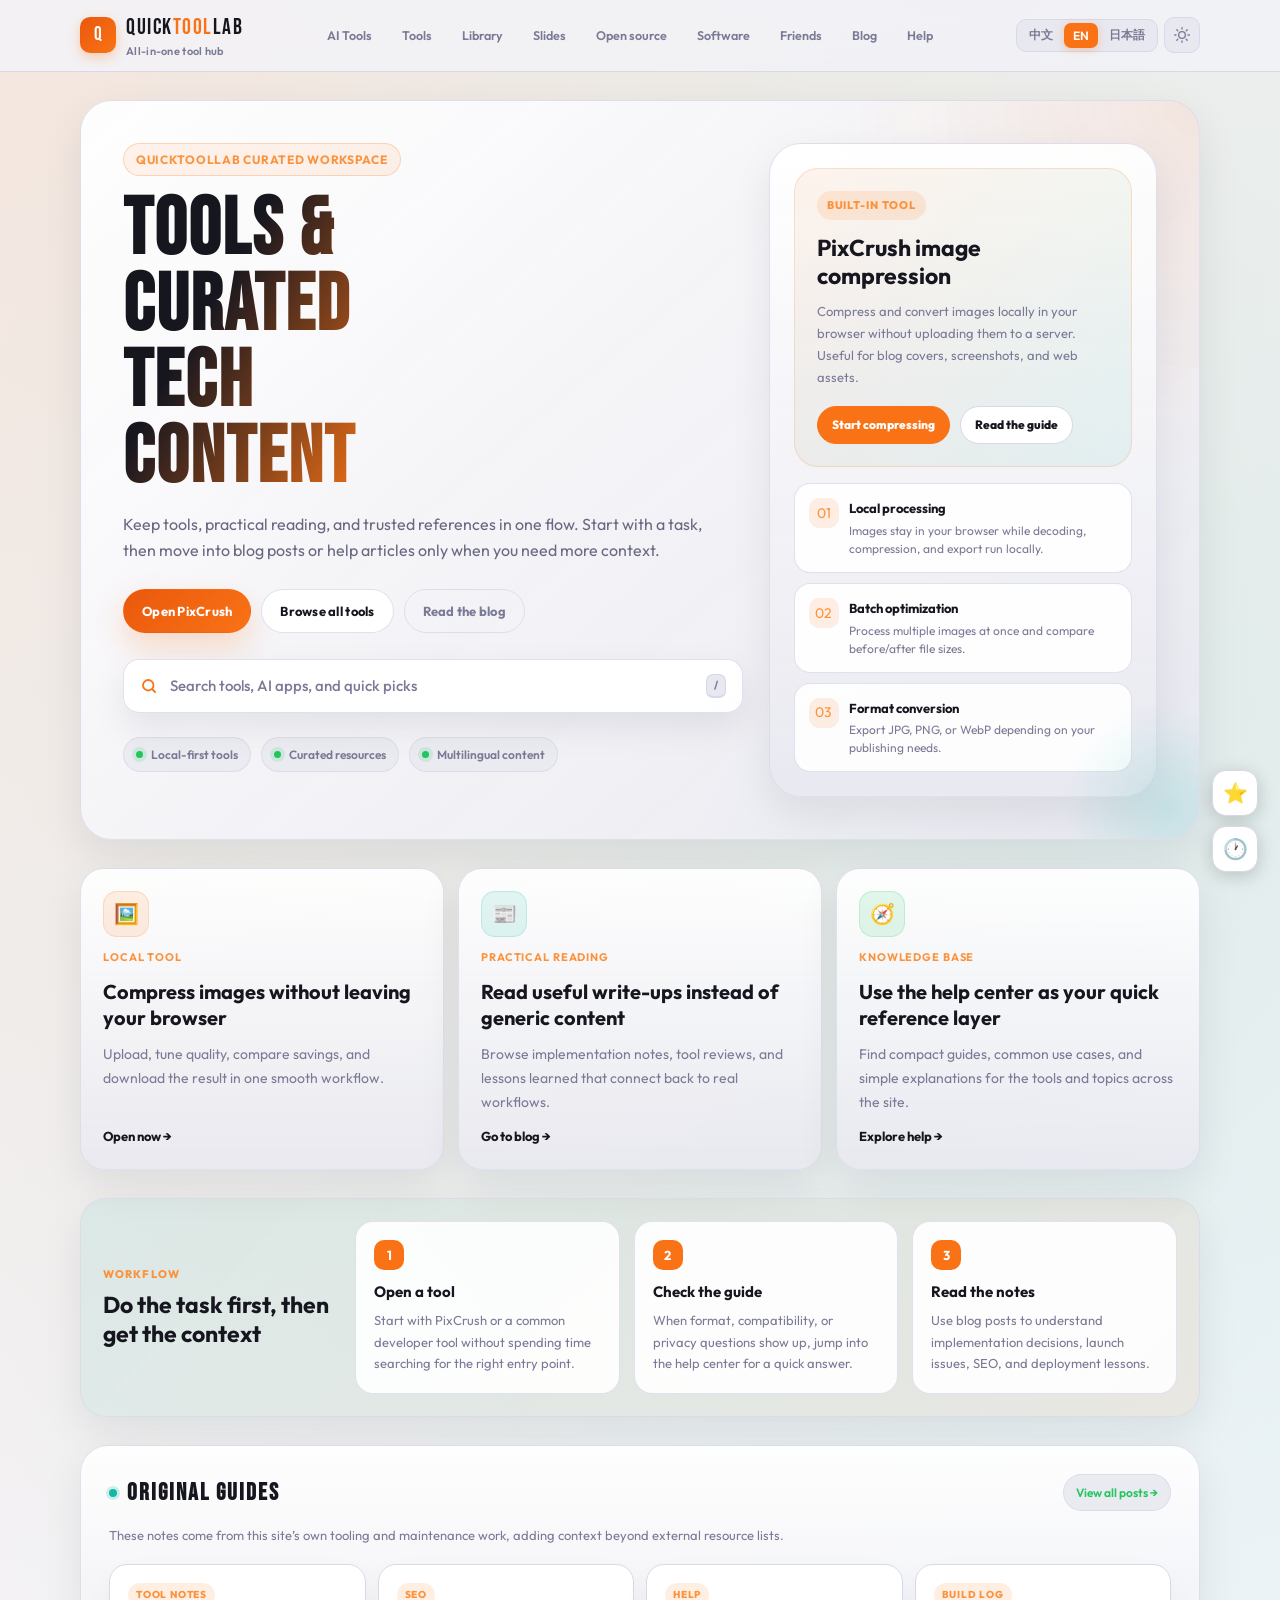
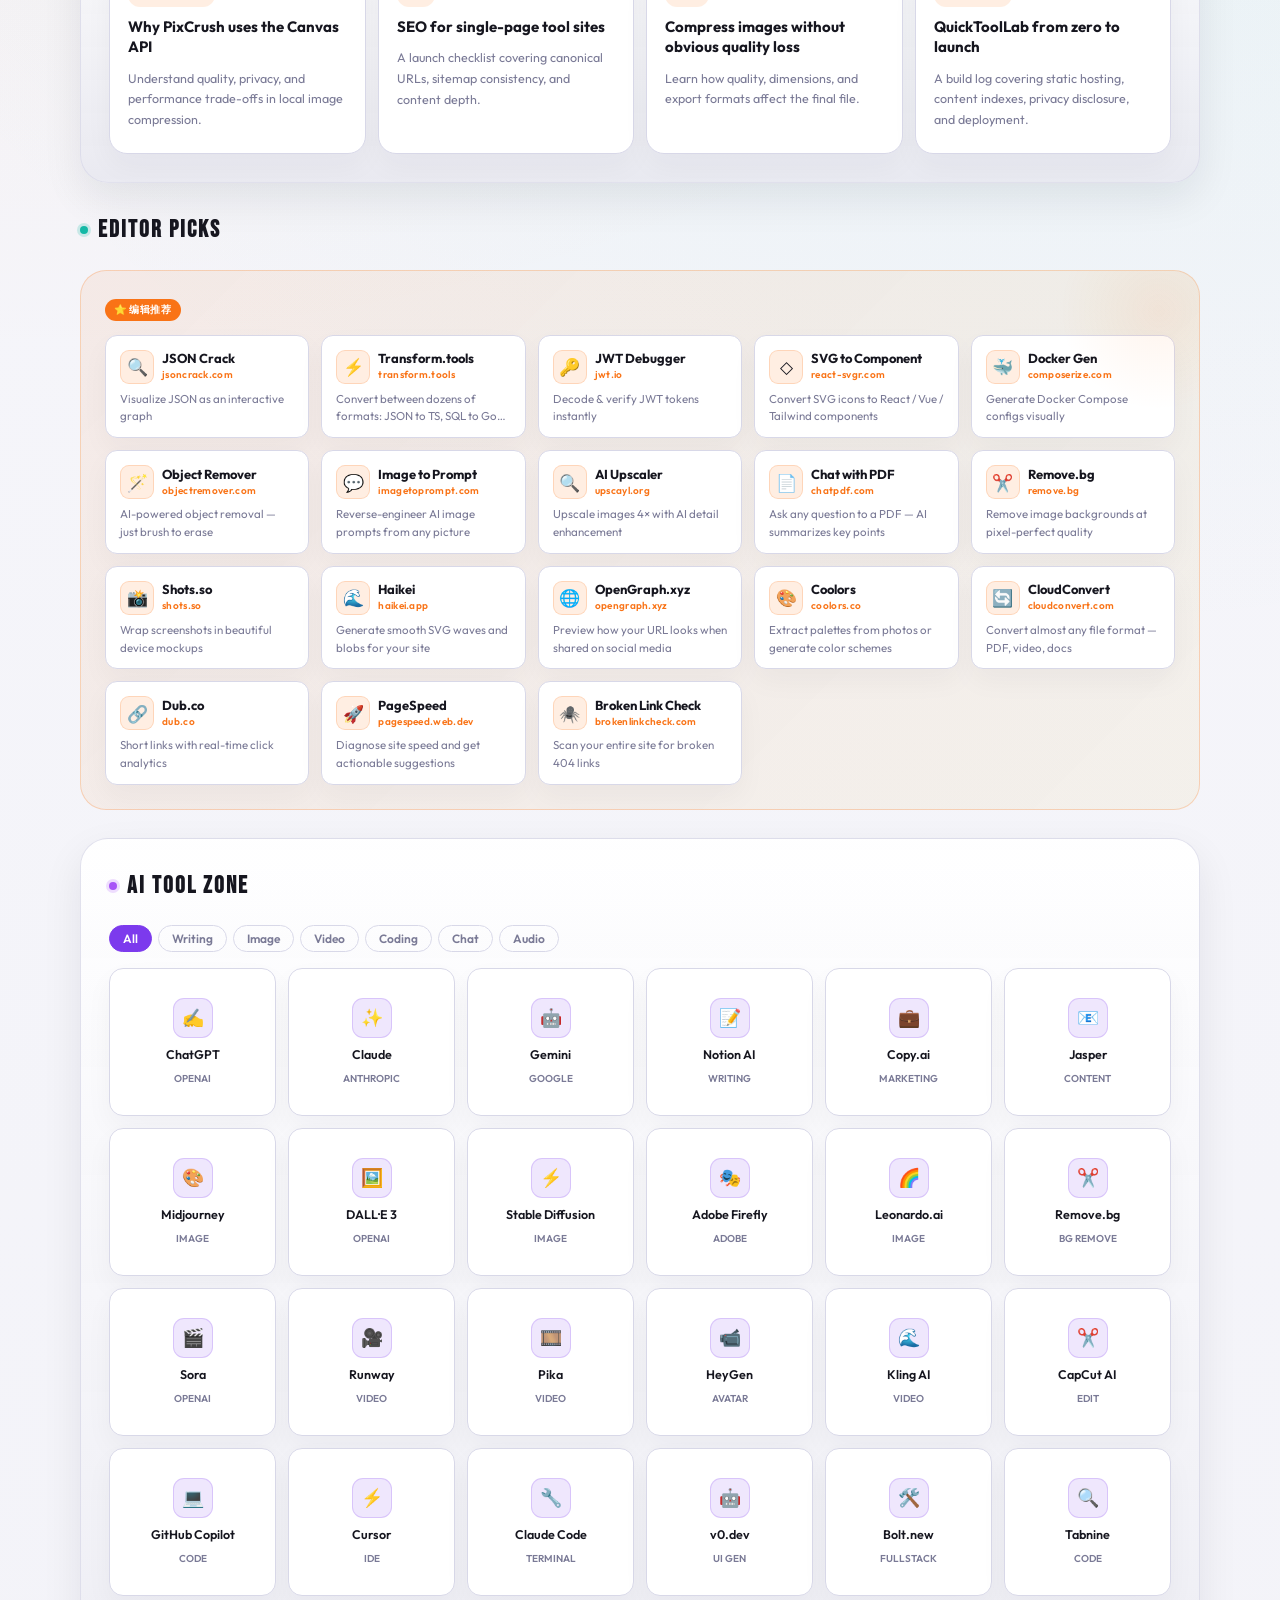
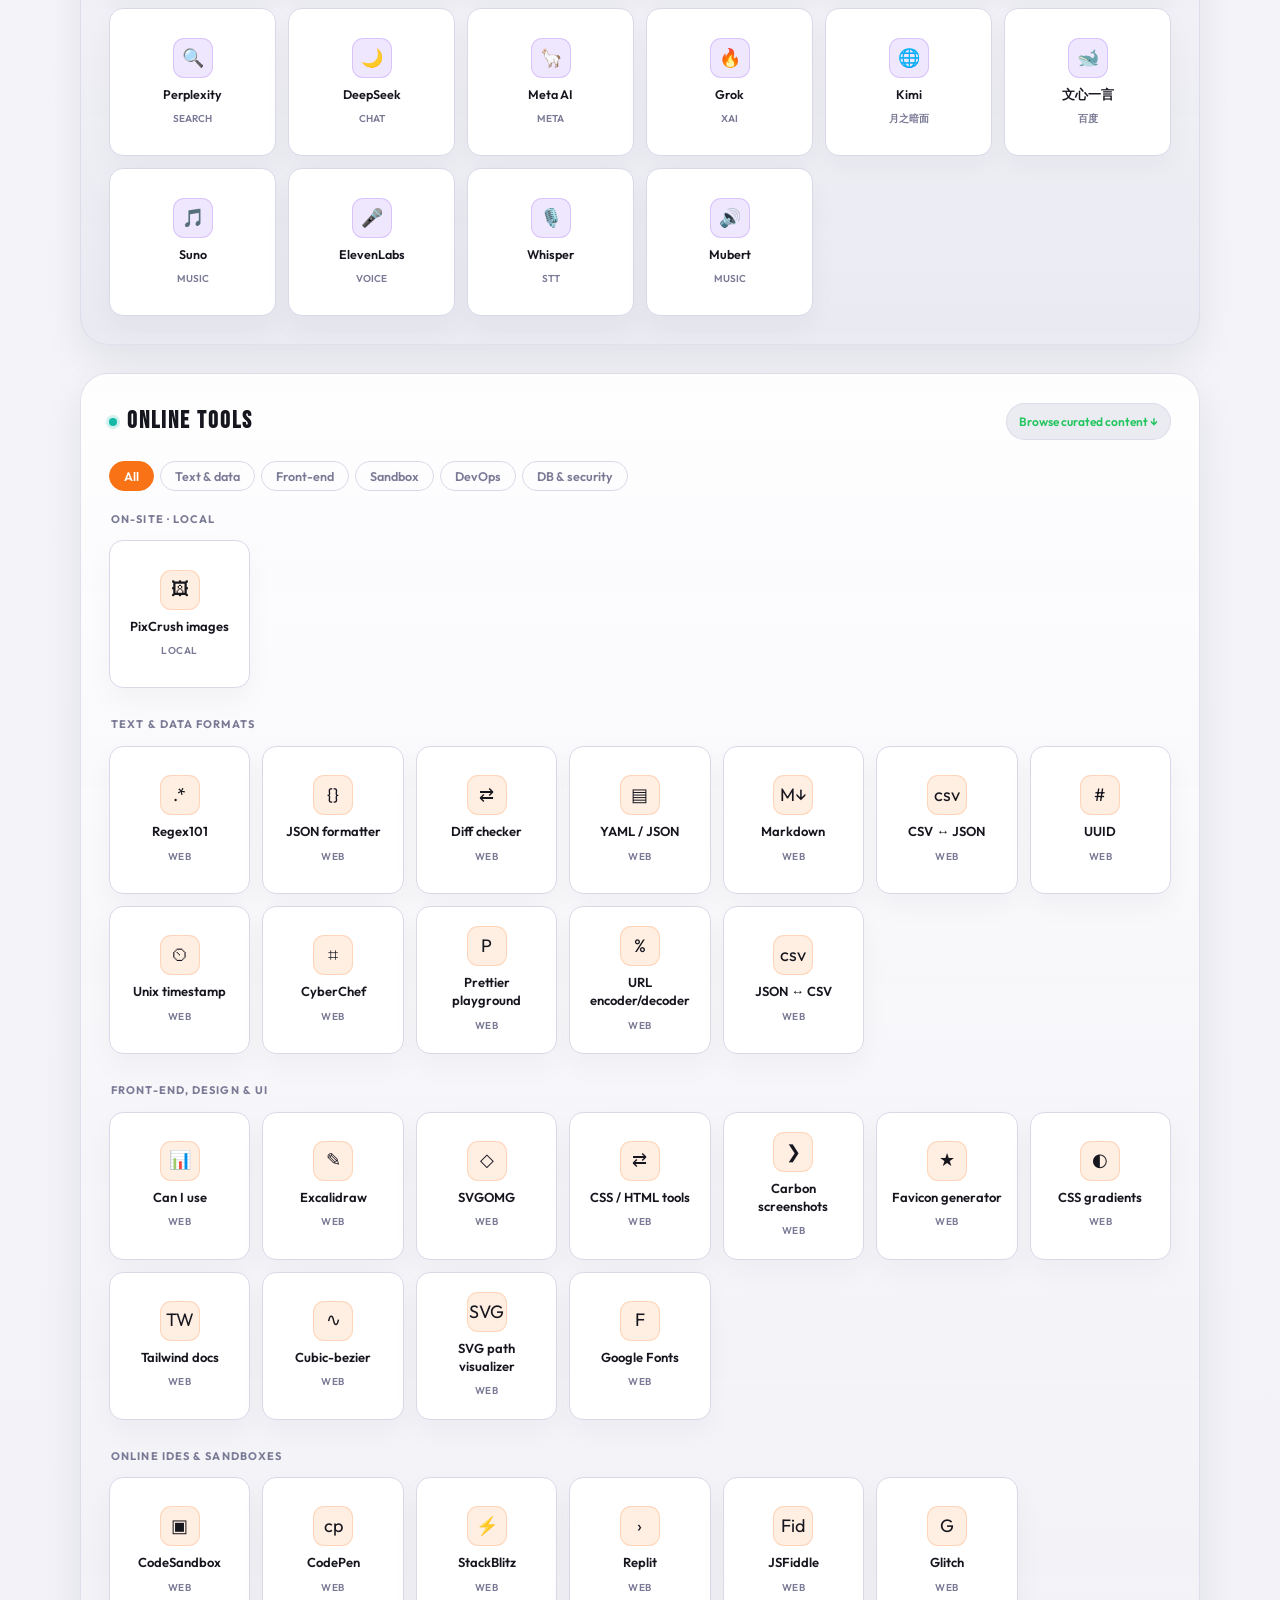
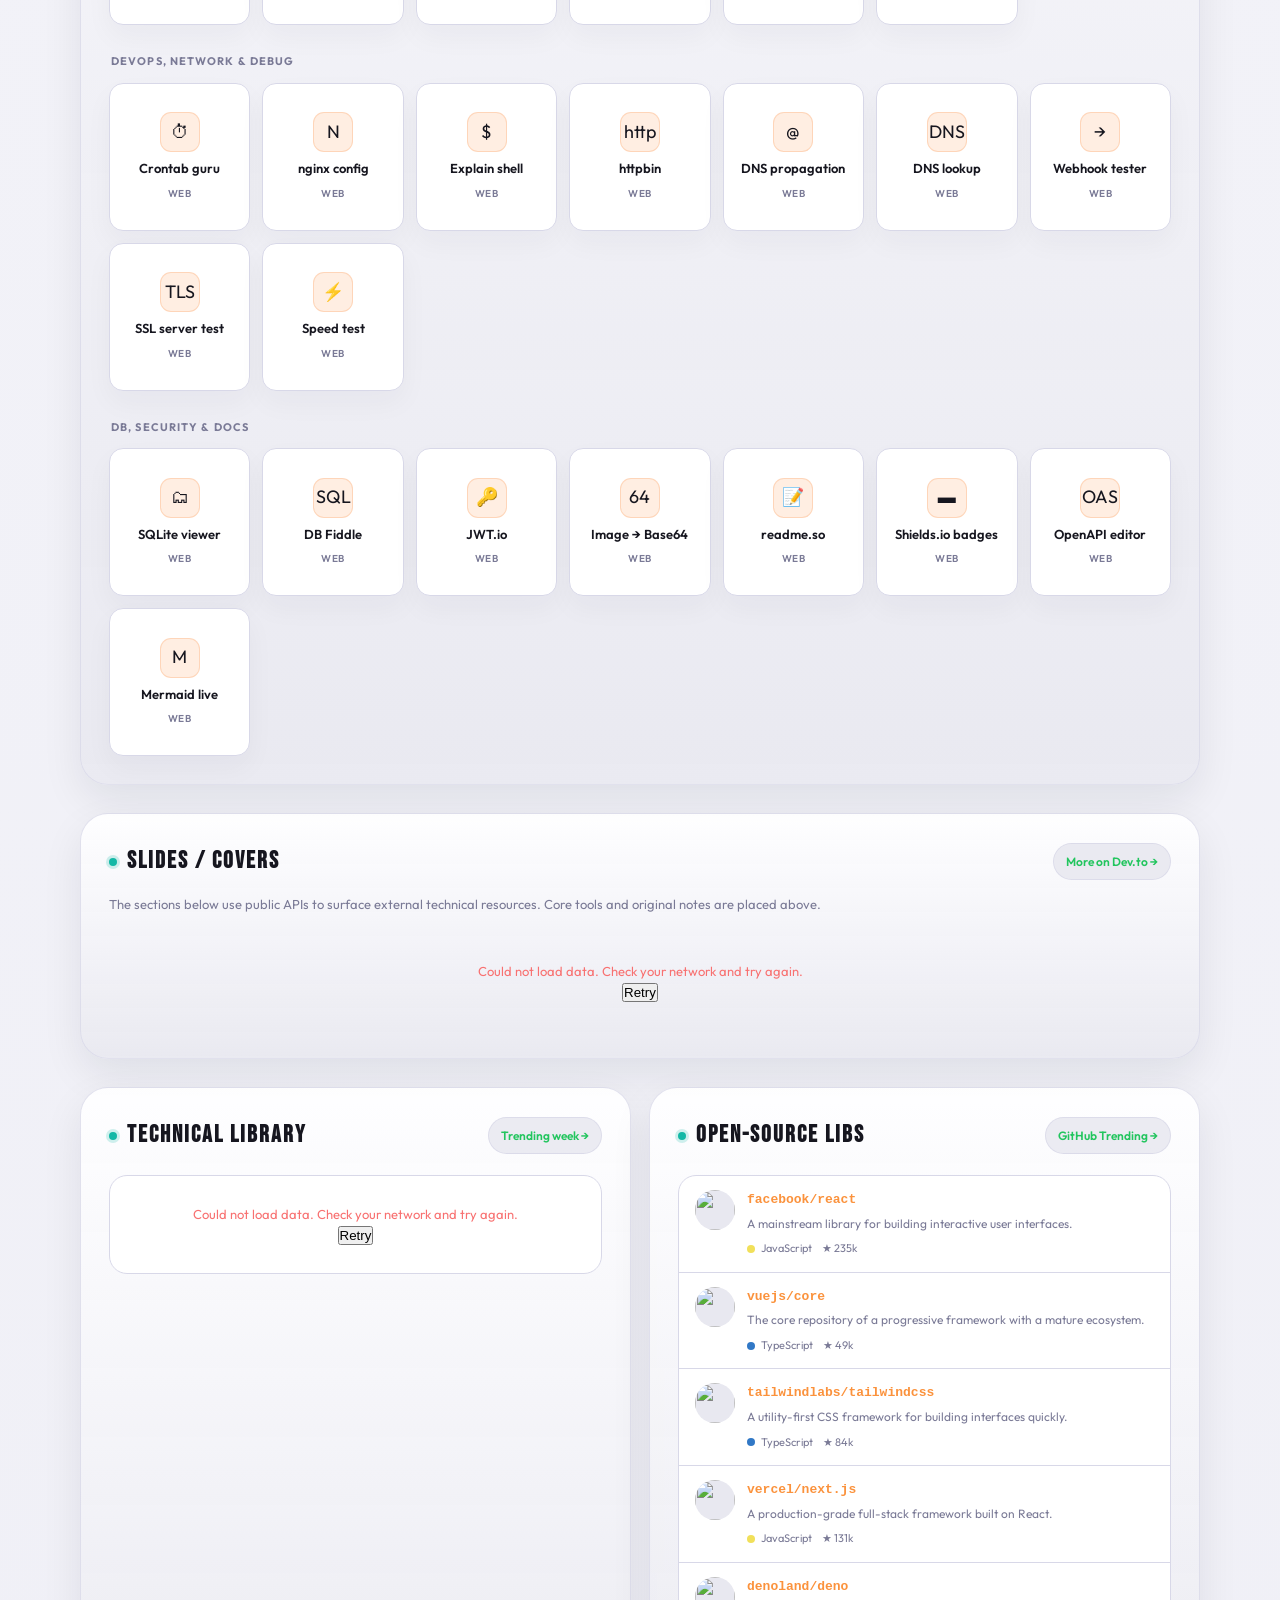
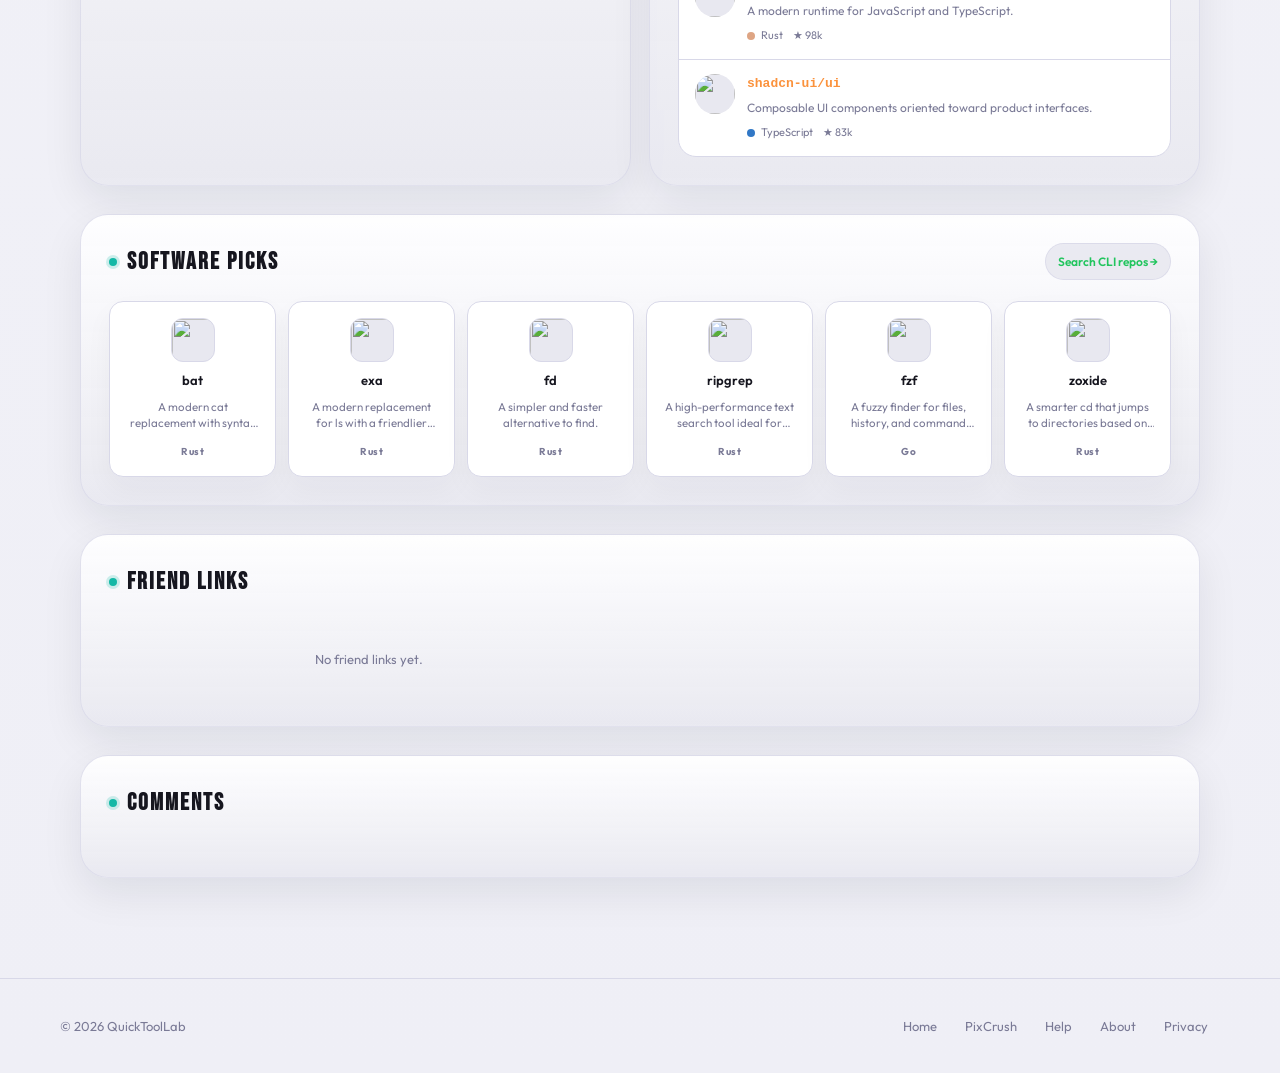
==== commit a87202e9: "Add files via upload" ====
--- a/index.html
+++ b/index.html
@@ -67,13 +67,18 @@
         .search-result-kind { justify-self: end; padding: 3px 8px; border-radius: 999px; background: var(--surface2); color: var(--muted); font-size: 10px; font-weight: 800; letter-spacing: .06em; text-transform: uppercase; }
         .search-empty { padding: 24px 12px; text-align: center; color: var(--muted); font-size: 13px; }
         .hero-panel { border-radius: 32px; border: 1px solid color-mix(in srgb, var(--border) 76%, transparent); background: linear-gradient(180deg, color-mix(in srgb, var(--surface) 92%, transparent) 0%, color-mix(in srgb, var(--surface2) 88%, transparent) 100%); box-shadow: 0 16px 40px rgba(15,23,42,.08); padding: 24px; display: flex; flex-direction: column; gap: 16px; }
-        .hero-stat-grid { display: grid; grid-template-columns: repeat(3, 1fr); gap: 12px; }
-        .hero-stat { padding: 16px 14px; border-radius: 20px; border: 1px solid color-mix(in srgb, var(--border) 76%, transparent); background: color-mix(in srgb, var(--surface) 88%, transparent); }
-        .hero-stat strong { display: block; font-family: 'Bebas Neue', sans-serif; font-size: 34px; line-height: .95; letter-spacing: 1px; color: var(--text); margin-bottom: 4px; }
-        .hero-stat span { display: block; font-size: 11px; line-height: 1.45; color: var(--muted); text-transform: uppercase; letter-spacing: .08em; }
-        .hero-panel-card { padding: 20px; border-radius: 24px; border: 1px solid rgba(249,115,22,.18); background: linear-gradient(135deg, rgba(249,115,22,.08), rgba(20,184,166,.08)); }
-        .hero-panel-card h3 { font-size: 18px; line-height: 1.3; margin-bottom: 10px; color: var(--text); }
-        .hero-panel-card p { font-size: 13px; line-height: 1.7; color: var(--muted); }
+        .hero-tool-card { padding: 22px; border-radius: 24px; border: 1px solid rgba(249,115,22,.18); background: linear-gradient(135deg, rgba(249,115,22,.08), rgba(20,184,166,.08)); }
+        .hero-tool-eyebrow { display: inline-flex; align-items: center; gap: 8px; padding: 6px 10px; border-radius: 999px; background: rgba(249,115,22,.12); color: var(--accent2); font-size: 11px; font-weight: 800; letter-spacing: .08em; text-transform: uppercase; margin-bottom: 14px; }
+        .hero-tool-card h3 { font-size: 23px; line-height: 1.2; margin-bottom: 10px; color: var(--text); }
+        .hero-tool-card p { font-size: 13px; line-height: 1.7; color: var(--muted); margin-bottom: 18px; }
+        .hero-tool-actions { display: flex; gap: 10px; flex-wrap: wrap; }
+        .hero-tool-link { display: inline-flex; min-height: 38px; align-items: center; justify-content: center; padding: 0 14px; border-radius: 999px; font-size: 12px; font-weight: 800; text-decoration: none; border: 1px solid var(--border); color: var(--text); background: var(--surface); }
+        .hero-tool-link.primary { background: var(--accent); border-color: var(--accent); color: #fff; }
+        .hero-cap-list { display: grid; gap: 10px; }
+        .hero-cap { display: flex; align-items: flex-start; gap: 10px; padding: 14px; border-radius: 16px; border: 1px solid color-mix(in srgb, var(--border) 76%, transparent); background: color-mix(in srgb, var(--surface) 90%, transparent); }
+        .hero-cap-icon { width: 30px; height: 30px; border-radius: 10px; display: flex; align-items: center; justify-content: center; background: var(--accentlo); color: var(--accent2); flex-shrink: 0; font-size: 14px; }
+        .hero-cap strong { display: block; font-size: 13px; color: var(--text); margin-bottom: 3px; }
+        .hero-cap span { display: block; font-size: 12px; line-height: 1.5; color: var(--muted); }
 
         /* ── Features ── */
         .quickstart-grid { display: grid; grid-template-columns: repeat(3, minmax(0, 1fr)); gap: 14px; }
@@ -235,9 +240,10 @@
         @media (max-width: 760px) {
             .hero { padding: 28px 22px; border-radius: 26px; }
             .hero-panel, .section-surface, .pinned-section { padding: 22px 18px; border-radius: 22px; }
-            .hero-stat-grid { grid-template-columns: 1fr; }
             .hero-actions { flex-direction: column; align-items: stretch; }
             .hero-btn { width: 100%; }
+            .hero-tool-actions { flex-direction: column; }
+            .hero-tool-link { width: 100%; }
             .owned-grid { grid-template-columns: 1fr; }
             .home-search-results { max-height: 300px; }
             .home-search-kbd { display: none; }
@@ -359,15 +365,29 @@
                 <span class="trust-pill" data-i18n="trust_multilang">支持三种语言</span>
             </div>
         </div>
-        <aside class="hero-panel" aria-label="Highlights">
-            <div class="hero-stat-grid">
-                <div class="hero-stat"><strong>60+</strong><span data-i18n="hero_metric_tools">实用工具</span></div>
-                <div class="hero-stat"><strong>20+</strong><span data-i18n="hero_metric_articles">文章与指南</span></div>
-                <div class="hero-stat"><strong>3</strong><span data-i18n="hero_metric_languages">界面语言</span></div>
-            </div>
-            <div class="hero-panel-card">
-                <h3 data-i18n="hero_focus_title">从工具入口到理解闭环，更顺一点</h3>
-                <p data-i18n="hero_focus_desc">先完成操作，再顺手跳去帮助中心或博客补上下文。</p>
+        <aside class="hero-panel" aria-label="PixCrush">
+            <div class="hero-tool-card">
+                <div class="hero-tool-eyebrow" data-i18n="hero_tool_badge">站内工具</div>
+                <h3 data-i18n="hero_tool_title">PixCrush 图片压缩</h3>
+                <p data-i18n="hero_tool_desc">在浏览器本地压缩和转换图片，不上传到服务器。适合博客封面、截图和网页素材快速减小体积。</p>
+                <div class="hero-tool-actions">
+                    <a class="hero-tool-link primary" href="/compress.html" data-i18n="hero_tool_open">开始压缩</a>
+                    <a class="hero-tool-link" href="/help-article.html?id=pixcrush-compress-guide" data-i18n="hero_tool_guide">查看指南</a>
+                </div>
+            </div>
+            <div class="hero-cap-list">
+                <div class="hero-cap">
+                    <div class="hero-cap-icon">01</div>
+                    <div><strong data-i18n="hero_cap_1_title">本地处理</strong><span data-i18n="hero_cap_1_desc">图片文件留在你的浏览器里完成解码、压缩和导出。</span></div>
+                </div>
+                <div class="hero-cap">
+                    <div class="hero-cap-icon">02</div>
+                    <div><strong data-i18n="hero_cap_2_title">批量优化</strong><span data-i18n="hero_cap_2_desc">一次处理多张图片，并查看压缩前后的体积变化。</span></div>
+                </div>
+                <div class="hero-cap">
+                    <div class="hero-cap-icon">03</div>
+                    <div><strong data-i18n="hero_cap_3_title">格式转换</strong><span data-i18n="hero_cap_3_desc">按需导出 JPG、PNG 或 WebP，适配不同网页场景。</span></div>
+                </div>
             </div>
         </aside>
     </section>
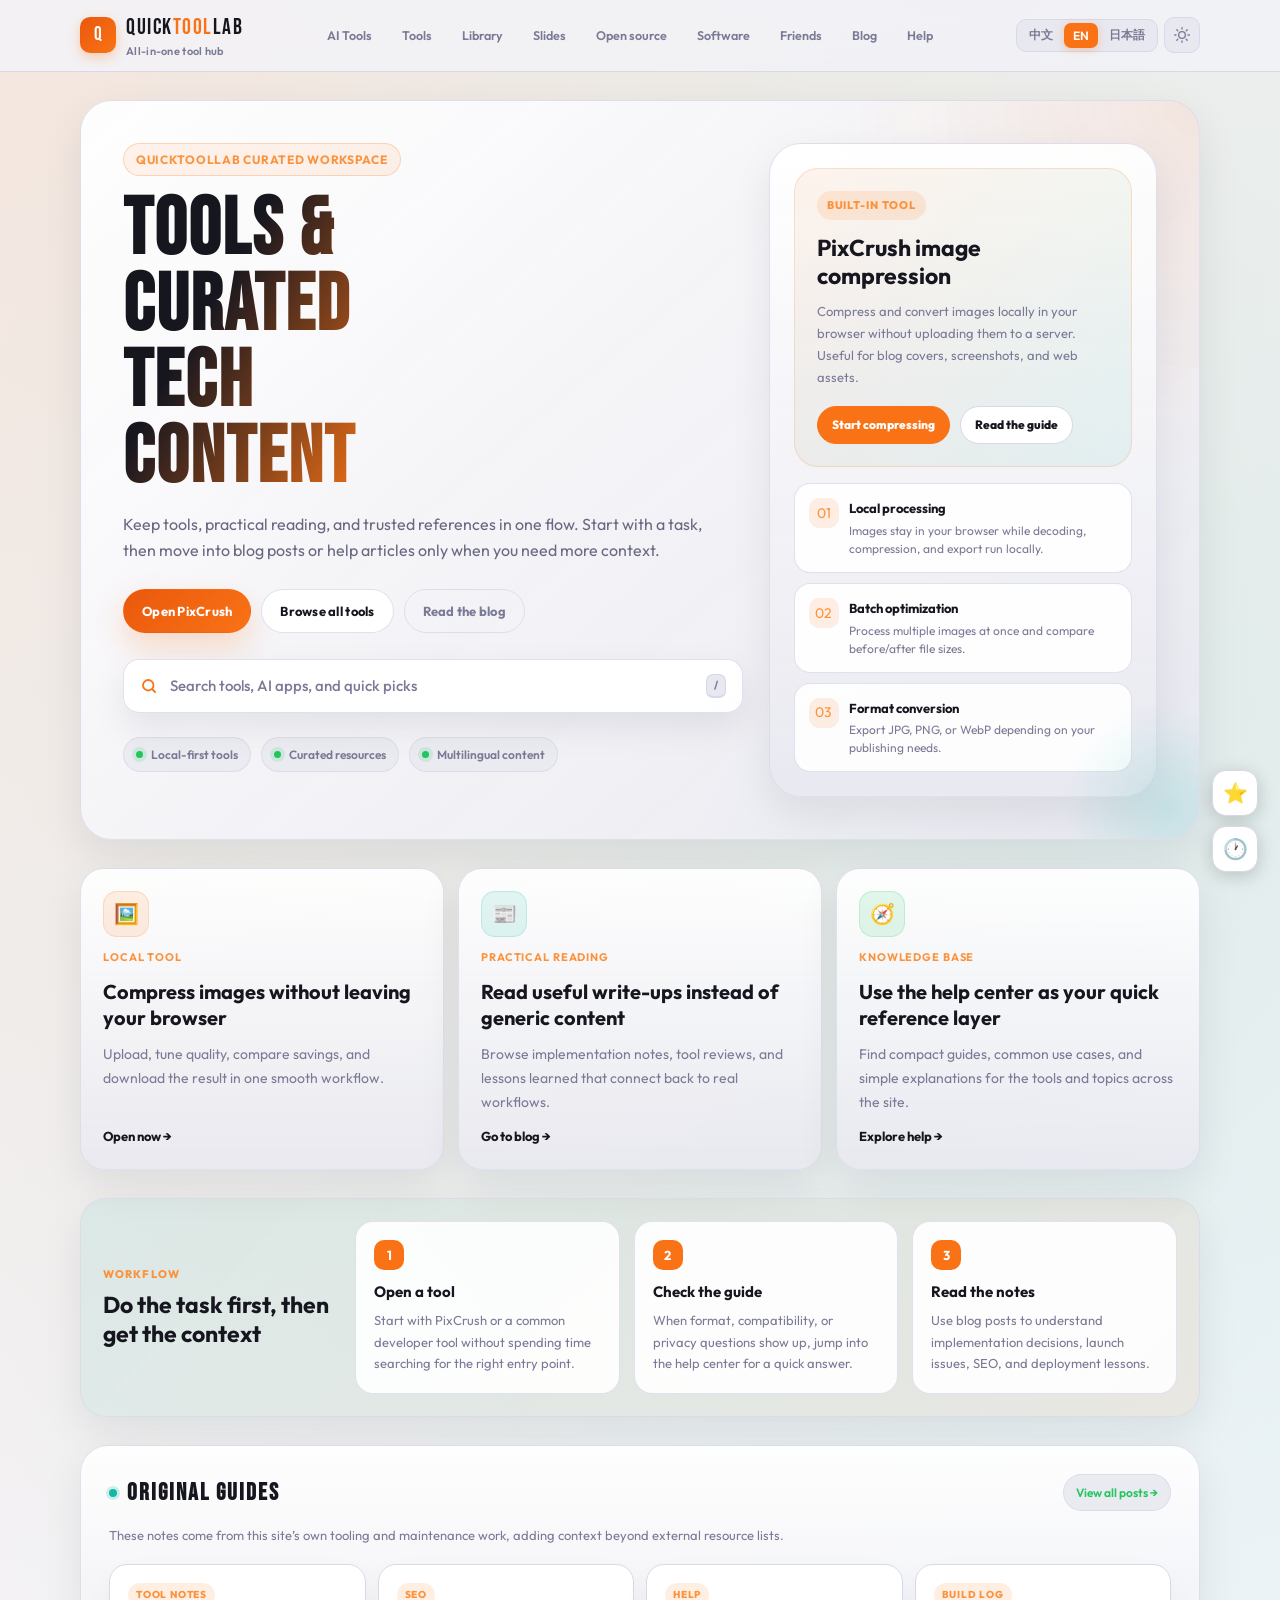
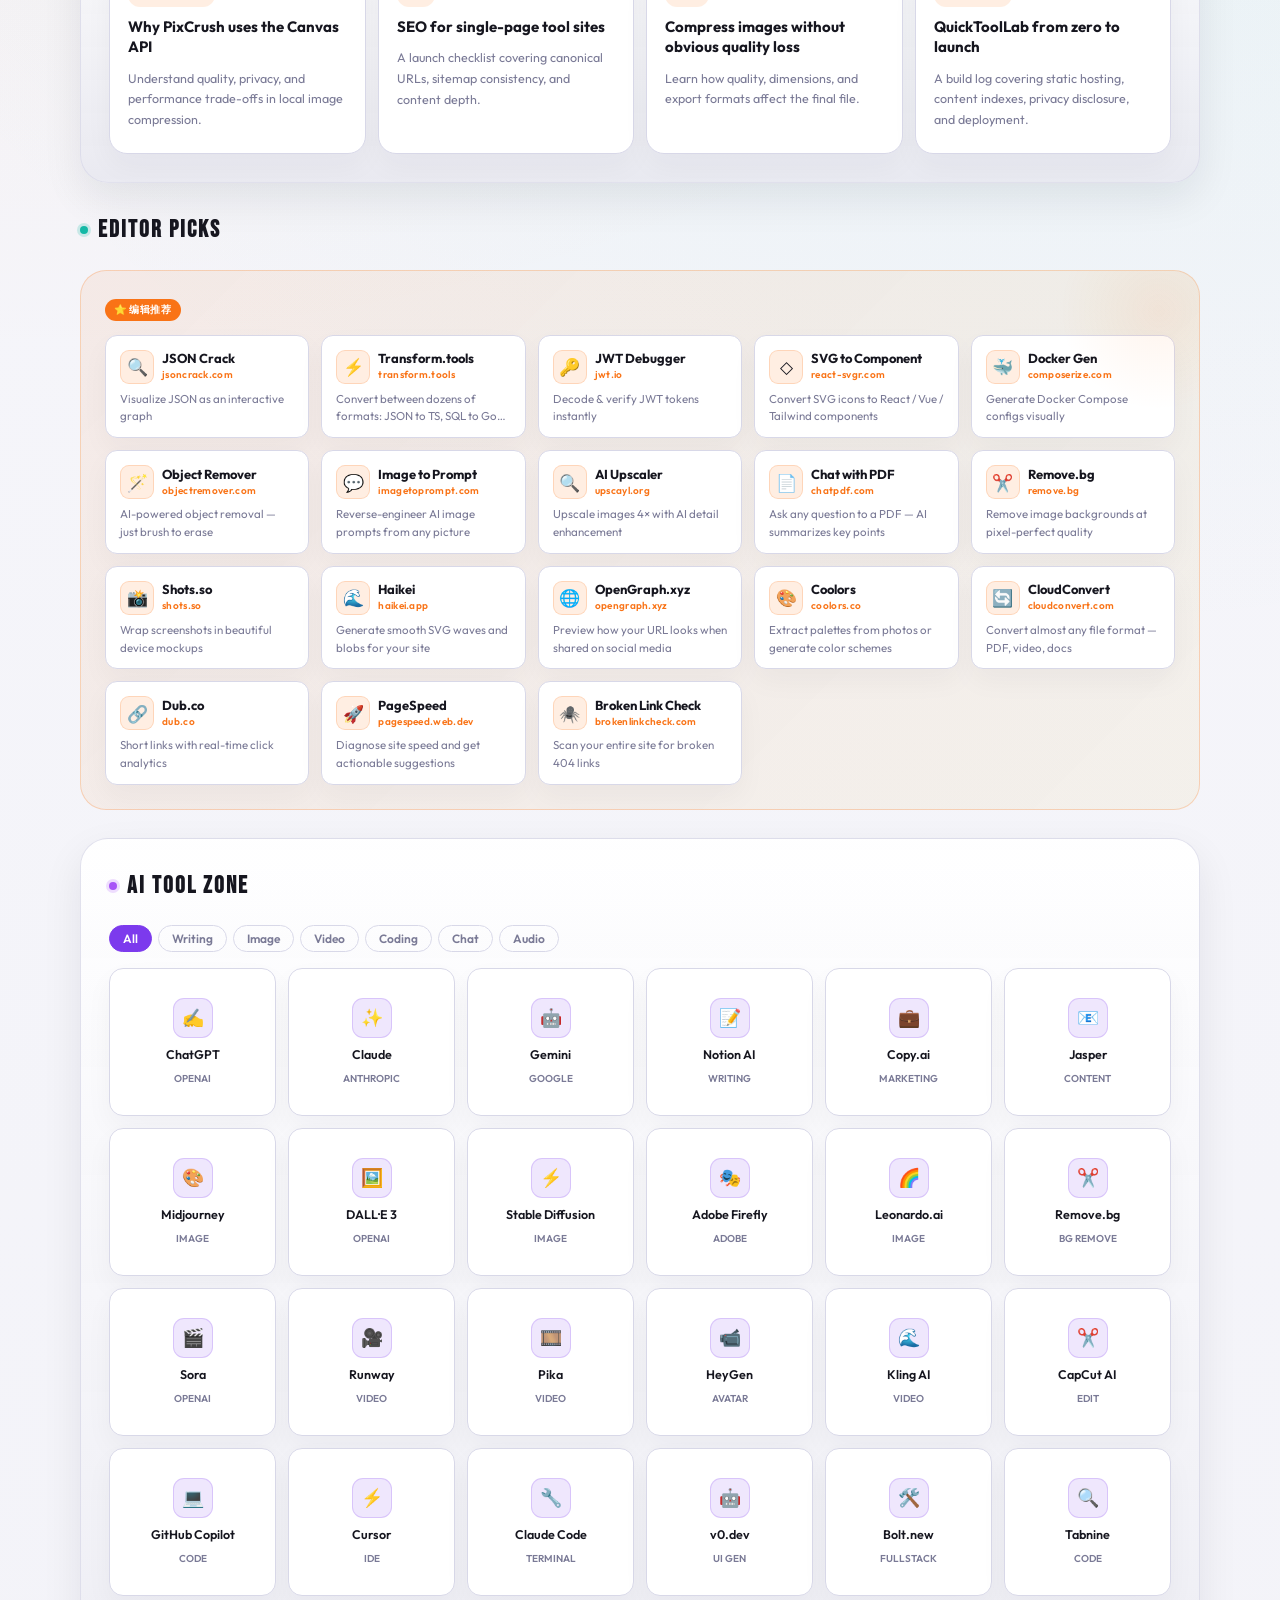
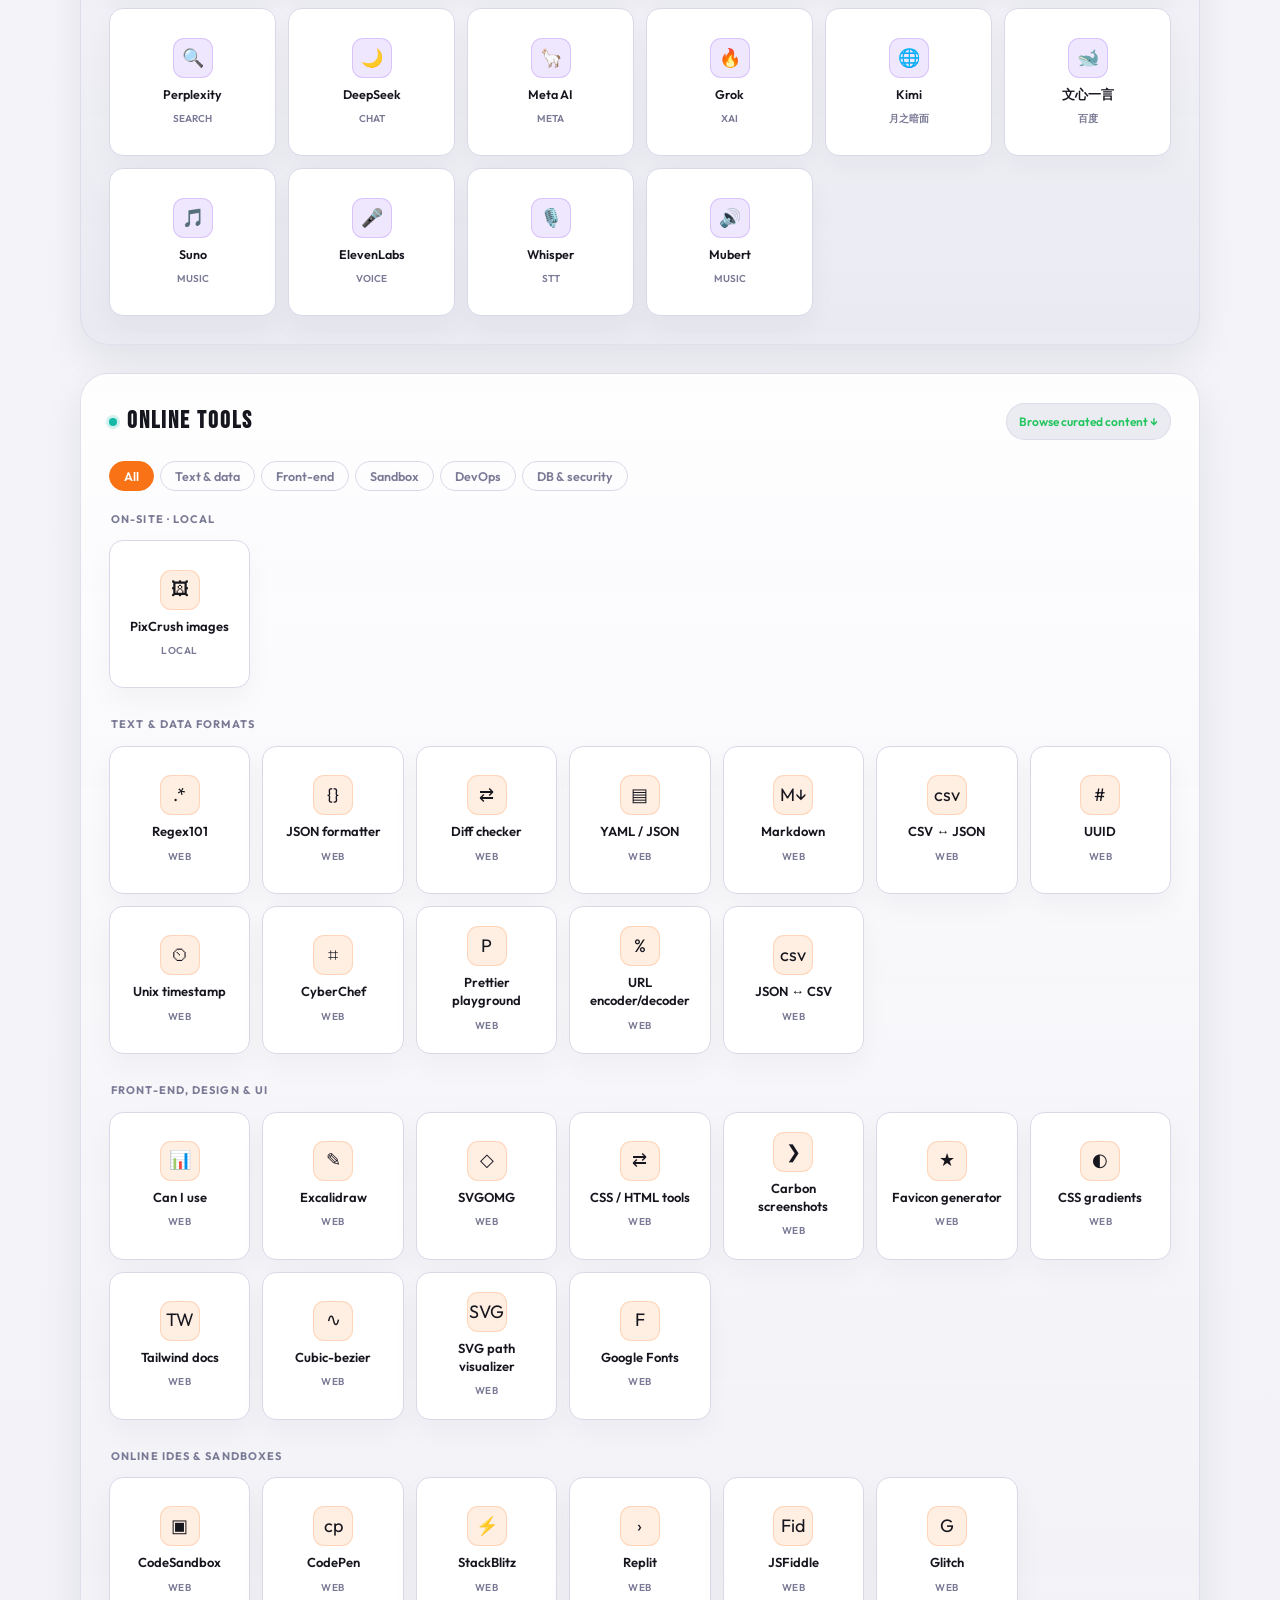
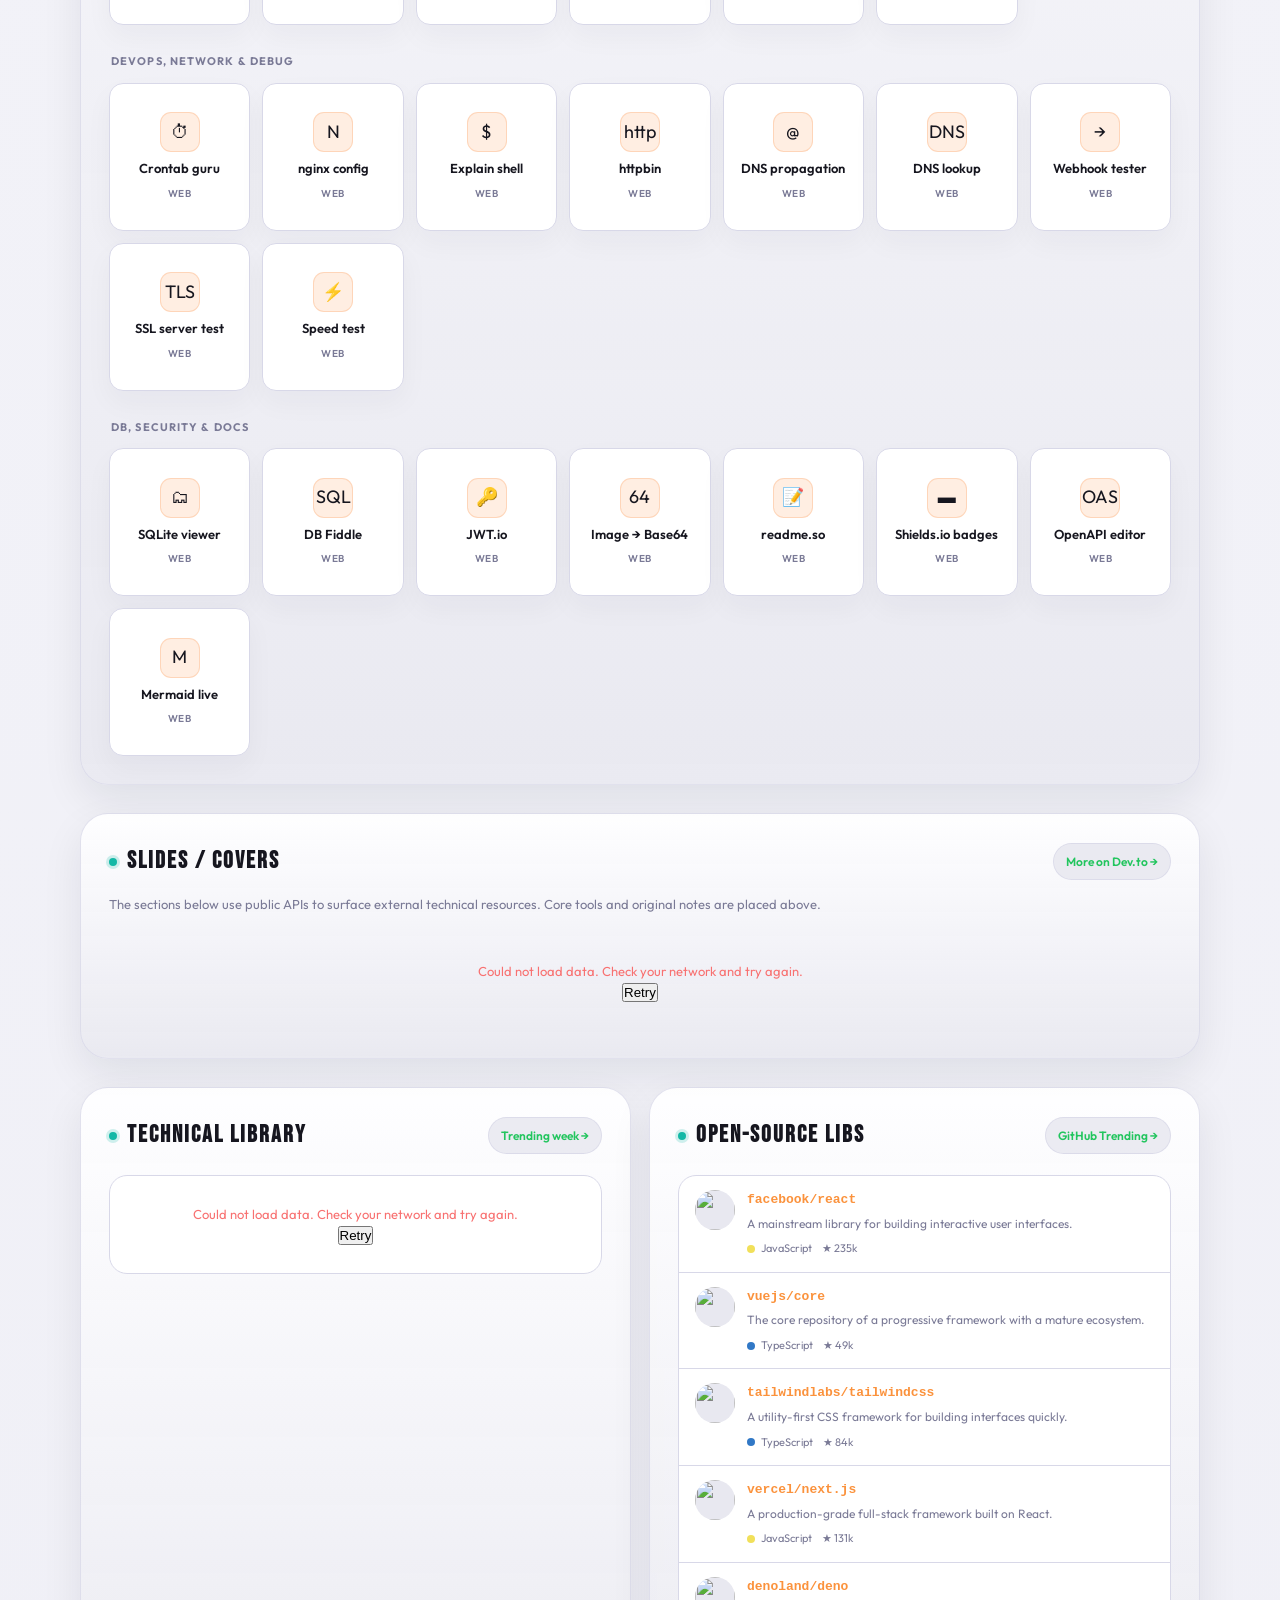
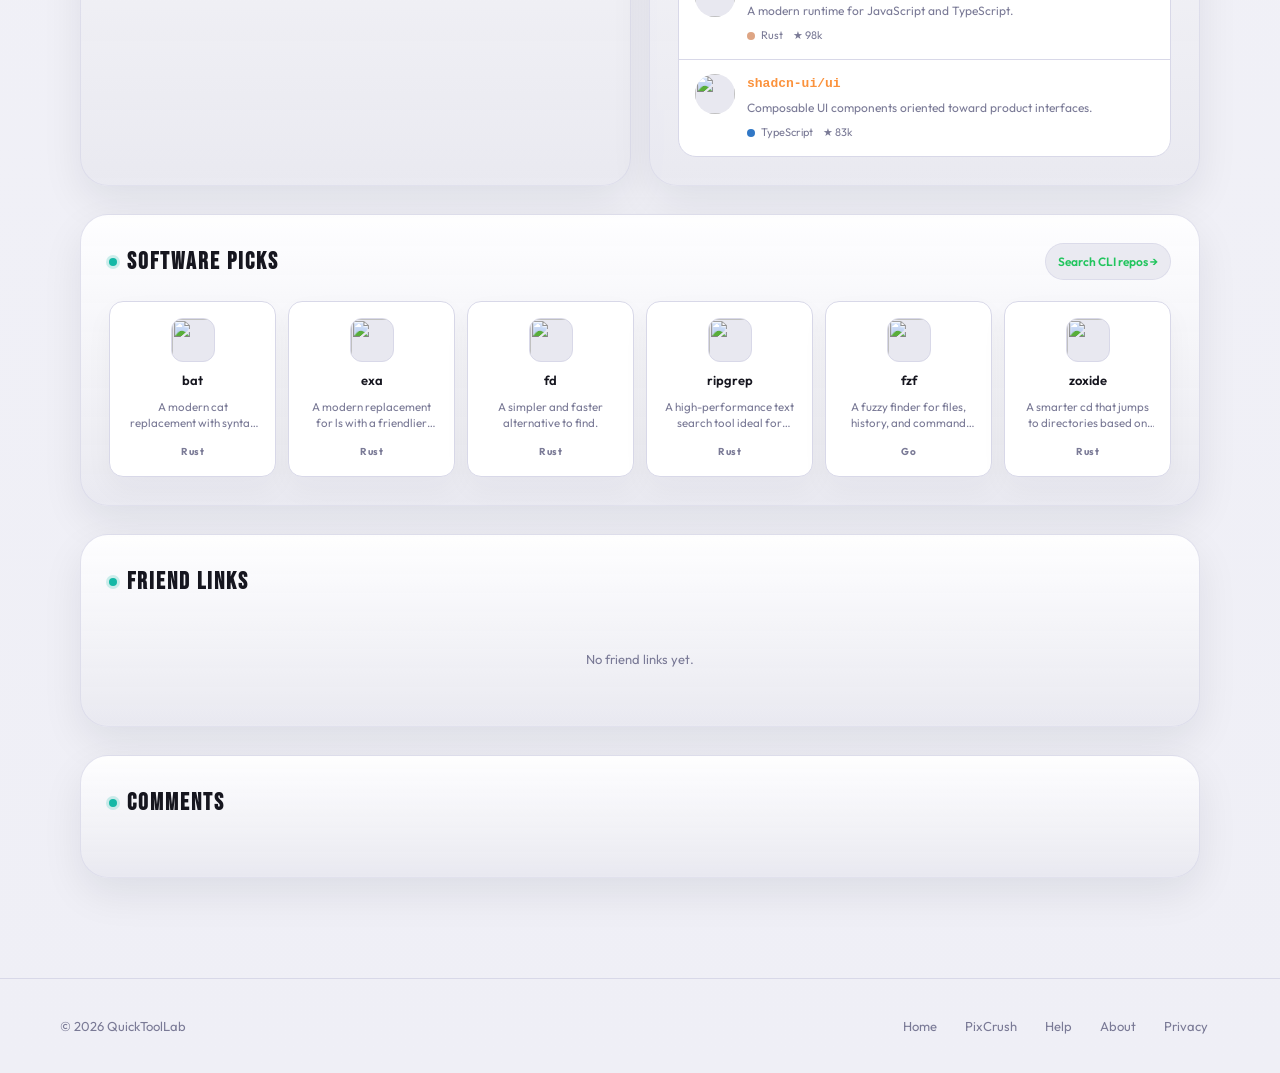
==== commit f1250749: "Add files via upload" ====
--- a/index.html
+++ b/index.html
@@ -133,6 +133,16 @@
         .tools-tab:hover { border-color: var(--accent2); color: var(--accent2); }
         .tools-tab.active { background: var(--accent); border-color: var(--accent); color: #fff; }
 
+        .friends-grid { display: grid; grid-template-columns: repeat(auto-fit, minmax(220px, 1fr)); gap: 12px; }
+        .friend-card { min-height: 96px; display: grid; grid-template-columns: 44px minmax(0, 1fr) auto; gap: 12px; align-items: center; padding: 14px; color: inherit; text-decoration: none; border: 1px solid var(--border); border-radius: 14px; background: var(--surface); transition: transform .15s, border-color .2s, background .2s; box-shadow: 0 12px 28px rgba(15,23,42,.04); }
+        .friend-card:hover { transform: translateY(-2px); border-color: var(--teal); background: var(--surface2); }
+        .friend-icon { width: 44px; height: 44px; border-radius: 12px; display: flex; align-items: center; justify-content: center; background: color-mix(in srgb, var(--teal) 14%, transparent); color: var(--teal); font-weight: 800; font-size: 16px; border: 1px solid color-mix(in srgb, var(--teal) 24%, transparent); overflow: hidden; }
+        .friend-icon img { width: 100%; height: 100%; object-fit: cover; }
+        .friend-body { min-width: 0; display: flex; flex-direction: column; gap: 5px; }
+        .friend-name { font-size: 14px; font-weight: 700; color: var(--text); overflow: hidden; text-overflow: ellipsis; white-space: nowrap; }
+        .friend-desc { font-size: 12px; line-height: 1.55; color: var(--muted); display: -webkit-box; -webkit-line-clamp: 2; -webkit-box-orient: vertical; overflow: hidden; }
+        .friend-tag { justify-self: end; align-self: start; max-width: 86px; padding: 4px 8px; border-radius: 999px; background: var(--accentlo); color: var(--accent); font-size: 11px; font-weight: 700; overflow: hidden; text-overflow: ellipsis; white-space: nowrap; }
+
         /* ── AI Tools ── */
         .ai-tab-bar { display: flex; gap: 6px; flex-wrap: wrap; margin-bottom: 16px; }
         .ai-tab { padding: 5px 13px; border-radius: 100px; border: 1px solid var(--border); background: transparent; color: var(--muted); font-size: 12px; font-weight: 600; cursor: pointer; transition: all .18s; font-family: 'Outfit', sans-serif; }
@@ -303,8 +313,8 @@
             <a href="#opensource" data-i18n="nav_oss">开源类库</a>
             <a href="#software" data-i18n="nav_soft">软件推荐</a>
             <a href="#friends" data-i18n="nav_friends">友情链接</a>
-            <a href="/blog.html" data-i18n="nav_blog">博客</a>
-            <a href="/help.html" data-i18n="nav_help">帮助中心</a>
+            <a href="/blog" data-i18n="nav_blog">博客</a>
+            <a href="/help" data-i18n="nav_help">帮助中心</a>
         </nav>
         <button class="hamburger" type="button" aria-label="Menu"><span></span><span></span><span></span></button>
         <div class="nav-overlay"></div>
@@ -344,9 +354,9 @@
             <h1 data-i18n="hero_title">一站式工具与内容精选</h1>
             <p data-i18n="hero_sub">把高频工具、实用内容和可信资源放在同一条路径里。</p>
             <div class="hero-actions">
-                <a class="hero-btn primary" href="/compress.html" data-i18n="hero_cta_primary">打开 PixCrush</a>
+                <a class="hero-btn primary" href="/compress" data-i18n="hero_cta_primary">打开 PixCrush</a>
                 <a class="hero-btn secondary" href="#tools" data-i18n="hero_cta_secondary">浏览全部工具</a>
-                <a class="hero-btn ghost" href="/blog.html" data-i18n="hero_cta_tertiary">阅读博客</a>
+                <a class="hero-btn ghost" href="/blog" data-i18n="hero_cta_tertiary">阅读博客</a>
             </div>
             <div class="home-search" role="search">
                 <div class="home-search-box">
@@ -371,8 +381,8 @@
                 <h3 data-i18n="hero_tool_title">PixCrush 图片压缩</h3>
                 <p data-i18n="hero_tool_desc">在浏览器本地压缩和转换图片，不上传到服务器。适合博客封面、截图和网页素材快速减小体积。</p>
                 <div class="hero-tool-actions">
-                    <a class="hero-tool-link primary" href="/compress.html" data-i18n="hero_tool_open">开始压缩</a>
-                    <a class="hero-tool-link" href="/help-article.html?id=pixcrush-compress-guide" data-i18n="hero_tool_guide">查看指南</a>
+                    <a class="hero-tool-link primary" href="/compress" data-i18n="hero_tool_open">开始压缩</a>
+                    <a class="hero-tool-link" href="/help-article?id=pixcrush-compress-guide" data-i18n="hero_tool_guide">查看指南</a>
                 </div>
             </div>
             <div class="hero-cap-list">
@@ -394,21 +404,21 @@
 
     <section class="section-block reveal">
         <div class="quickstart-grid">
-            <a class="feature-card" href="/compress.html">
+            <a class="feature-card" href="/compress">
                 <div class="feature-icon">🖼️</div>
                 <div class="feature-tag" data-i18n="feature_tool_tag">本地工具</div>
                 <h3 data-i18n="feature_tool_title">直接在浏览器里完成图片压缩</h3>
                 <p data-i18n="feature_tool_desc">上传、调质量、看节省比例、下载结果，一条流里做完。</p>
                 <span class="feature-link" data-i18n="feature_open">立即打开 →</span>
             </a>
-            <a class="feature-card" href="/blog.html">
+            <a class="feature-card" href="/blog">
                 <div class="feature-icon">📰</div>
                 <div class="feature-tag" data-i18n="feature_blog_tag">实用阅读</div>
                 <h3 data-i18n="feature_blog_title">读短而有用的内容，不读空泛文章</h3>
                 <p data-i18n="feature_blog_desc">实现记录、工具经验和实际踩坑整理成短文。</p>
                 <span class="feature-link" data-i18n="feature_read">前往博客 →</span>
             </a>
-            <a class="feature-card" href="/help.html">
+            <a class="feature-card" href="/help">
                 <div class="feature-icon">🧭</div>
                 <div class="feature-tag" data-i18n="feature_help_tag">知识库</div>
                 <h3 data-i18n="feature_help_title">把帮助中心当作随时可查的参考层</h3>
@@ -445,26 +455,26 @@
     <section class="section-block section-surface reveal" id="guides">
         <div class="section-head">
             <h2 class="section-title"><span class="dot"></span><span data-i18n="sec_guides">原创指南</span></h2>
-            <a class="section-more" href="/blog.html" data-i18n="more_guides">查看全部文章 →</a>
+            <a class="section-more" href="/blog" data-i18n="more_guides">查看全部文章 →</a>
         </div>
         <p class="resource-note" data-i18n="guides_note">这些内容来自本站自己的工具实践和维护记录，用来补充外部资源列表之外的判断依据。</p>
         <div class="owned-grid">
-            <a class="owned-card" href="/blog-post.html?id=image-compression-guide">
+            <a class="owned-card" href="/blog-post?id=image-compression-guide">
                 <span class="owned-type" data-i18n="guide_type_tool">工具实践</span>
                 <h3 data-i18n="guide_1_title">PixCrush 为什么选择 Canvas API</h3>
                 <p data-i18n="guide_1_desc">了解本地图片压缩的质量、隐私和性能取舍。</p>
             </a>
-            <a class="owned-card" href="/blog-post.html?id=seo-tool-sites">
+            <a class="owned-card" href="/blog-post?id=seo-tool-sites">
                 <span class="owned-type" data-i18n="guide_type_seo">SEO</span>
                 <h3 data-i18n="guide_2_title">单页工具站 SEO 优化实战</h3>
                 <p data-i18n="guide_2_desc">从 canonical、sitemap 到内容厚度，整理工具站上线检查点。</p>
             </a>
-            <a class="owned-card" href="/help-article.html?id=pixcrush-compress-guide">
+            <a class="owned-card" href="/help-article?id=pixcrush-compress-guide">
                 <span class="owned-type" data-i18n="guide_type_help">帮助</span>
                 <h3 data-i18n="guide_3_title">如何压缩图片又尽量不明显降质</h3>
                 <p data-i18n="guide_3_desc">快速理解质量参数、尺寸限制和适合导出的格式。</p>
             </a>
-            <a class="owned-card" href="/blog-post.html?id=quicktoollab-build">
+            <a class="owned-card" href="/blog-post?id=quicktoollab-build">
                 <span class="owned-type" data-i18n="guide_type_build">建站记录</span>
                 <h3 data-i18n="guide_4_title">QuickToolLab 从零到上线</h3>
                 <p data-i18n="guide_4_desc">记录静态站、内容索引、隐私披露和部署链路。</p>
@@ -539,7 +549,7 @@
 
     <section class="section-block section-surface" id="friends">
         <div class="section-head"><h2 class="section-title"><span class="dot"></span><span data-i18n="sec_friends">友情链接</span></h2></div>
-        <div class="tools-grid" style="max-width:520px;"><div class="loading" style="grid-column:1/-1;" data-i18n="friends_empty">暂未添加友情链接</div></div>
+        <div class="friends-grid" id="friends-host"><div class="loading" style="grid-column:1/-1;" data-i18n="friends_empty">暂未添加友情链接</div></div>
     </section>
 
     <section class="section-block section-surface" id="comments">
@@ -553,10 +563,10 @@
         <span class="footer-copy">© <span id="y"></span> QuickToolLab</span>
         <div class="footer-links">
             <a href="/" data-i18n="nav_home">首页</a>
-            <a href="/compress.html">PixCrush</a>
-            <a href="/help.html" data-i18n="nav_help">帮助中心</a>
-            <a href="/about.html" data-i18n="nav_about">关于</a>
-            <a href="/privacy.html" data-i18n="nav_privacy">隐私政策</a>
+            <a href="/compress">PixCrush</a>
+            <a href="/help" data-i18n="nav_help">帮助中心</a>
+            <a href="/about" data-i18n="nav_about">关于</a>
+            <a href="/privacy" data-i18n="nav_privacy">隐私政策</a>
         </div>
     </div>
 </footer>
